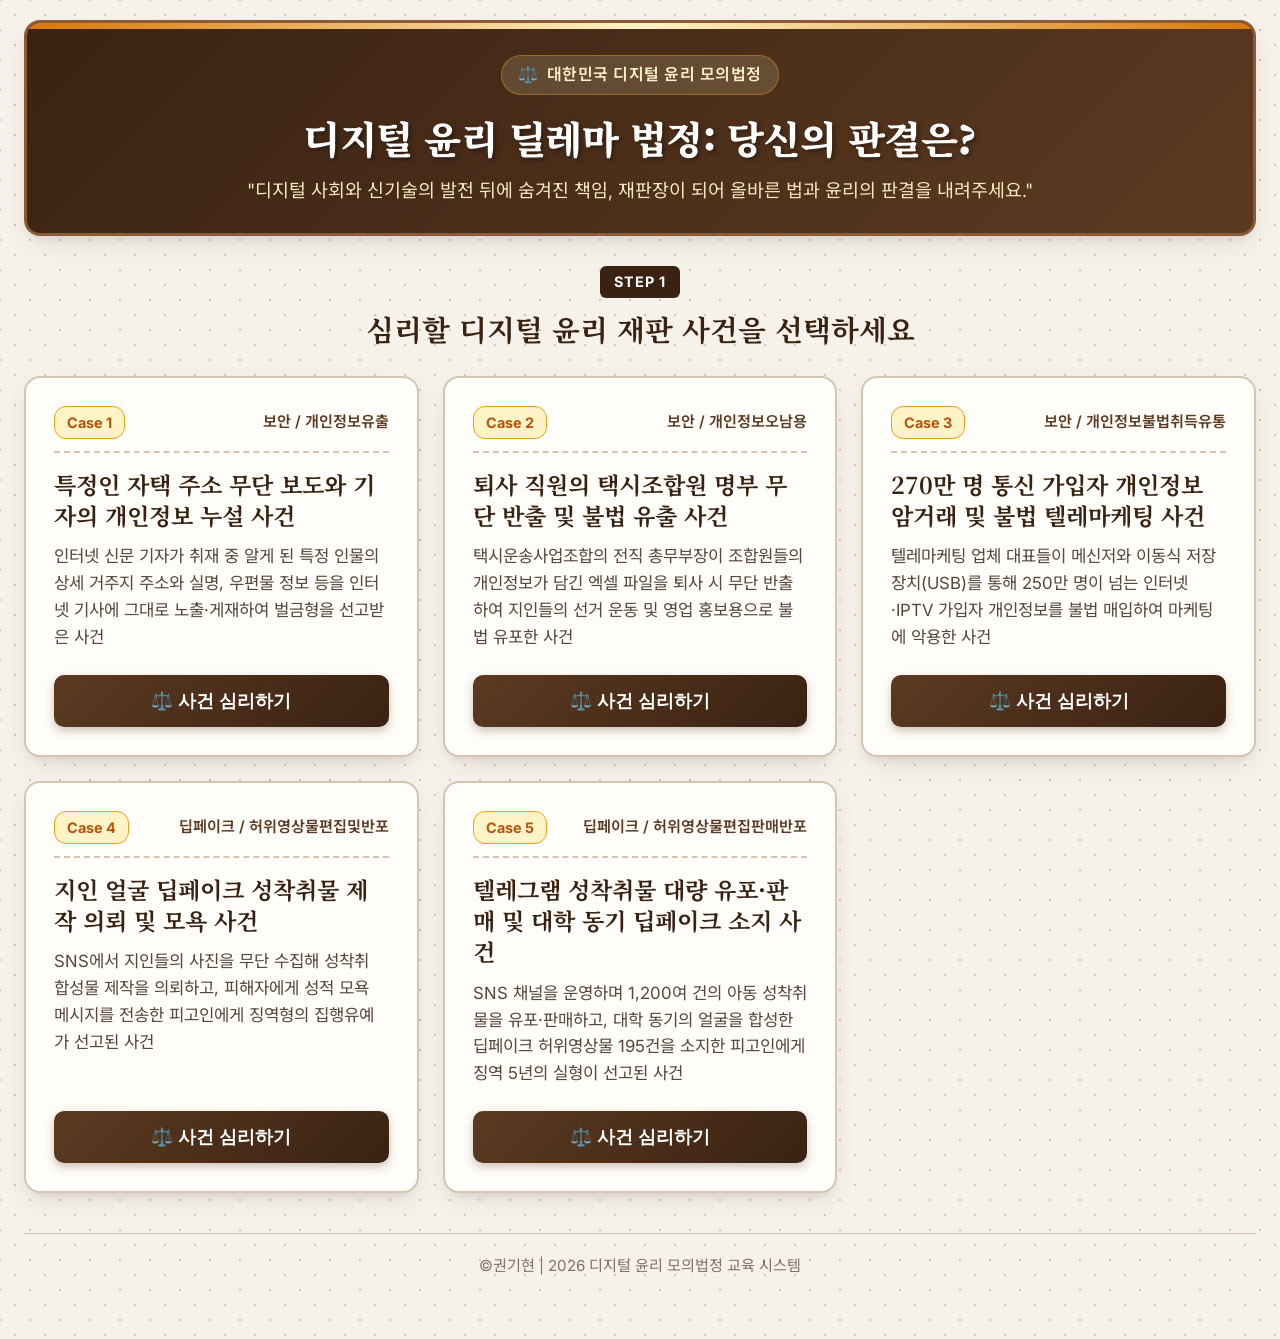
==== digital_ethics.html @ bb159a0a "feat: 외부 의존성 없는 단독 실행형 단일 파일 HTML (digital_ethics.html) 생성" ====
<!DOCTYPE html>
<html lang="ko">

<head>
  <meta charset="UTF-8" />
  <meta name="viewport" content="width=device-width, initial-scale=1.0" />
  <title>디지털 윤리 딜레마 법정: 당신의 판결은?</title>
  <style>
/* 🏛️ 디지털 윤리 딜레마 법정: 클래식 고풍 원목 테마 CSS */

:root {
  /* 컬러스킴: 마호가니 원목, 앤티크 골드, 크림 아이보리 배경 */
  --bg-court: #f6f2eb;
  --bg-paper: #fffdf9;
  --bg-card: #fcf9f2;
  
  --wood-dark: #3a2212;
  --wood-medium: #5c3a21;
  --wood-light: #8c5b36;
  --wood-border: #d4c4b0;
  
  --gold-primary: #b45309;
  --gold-light: #fef3c7;
  --gold-border: #f59e0b;
  --gold-hover: #92400e;

  --text-main: #271a10;
  --text-sub: #57463a;
  --text-muted: #847265;
  
  --danger-red: #991b1b;
  --danger-bg: #fef2f2;
  --danger-border: #fecaca;

  --success-green: #166534;
  --success-bg: #f0fdf4;
  --success-border: #bbf7d0;

  --shadow-classic: 0 10px 25px -5px rgba(58, 34, 18, 0.12), 0 8px 10px -6px rgba(58, 34, 18, 0.08);
  --shadow-paper: 0 4px 12px rgba(92, 58, 33, 0.08);

  --font-serif: 'Noto Serif KR', serif;
  --font-sans: 'Inter', 'Noto Sans KR', sans-serif;
}

* {
  box-sizing: border-box;
  margin: 0;
  padding: 0;
}

body {
  background-color: var(--bg-court);
  background-image: 
    radial-gradient(var(--wood-border) 0.75px, transparent 0.75px),
    radial-gradient(var(--wood-border) 0.75px, var(--bg-court) 0.75px);
  background-size: 30px 30px;
  background-position: 0 0, 15px 15px;
  color: var(--text-main);
  font-family: var(--font-sans);
  line-height: 1.6;
  min-height: 100vh;
}

/* 전체 래퍼 */
.court-wrapper {
  max-width: 1280px;
  margin: 0 auto;
  padding: 20px 24px 60px 24px;
  display: flex;
  flex-direction: column;
  min-height: 100vh;
}

/* 법정 헤더 */
.court-header {
  text-align: center;
  padding: 32px 20px 28px 20px;
  background: linear-gradient(135deg, #3a2212 0%, #5c3a21 100%);
  color: #fffdf9;
  border-radius: 16px;
  border: 3px solid #8c5b36;
  box-shadow: var(--shadow-classic);
  margin-bottom: 30px;
  position: relative;
  overflow: hidden;
}

.court-header::before {
  content: '';
  position: absolute;
  top: 0; left: 0; right: 0; height: 6px;
  background: linear-gradient(90deg, #d97706, #fef3c7, #d97706);
}

.header-badge {
  display: inline-flex;
  align-items: center;
  gap: 8px;
  background: rgba(254, 243, 199, 0.15);
  border: 1px solid rgba(245, 158, 11, 0.4);
  padding: 6px 16px;
  border-radius: 20px;
  font-size: 1rem;
  font-weight: 600;
  color: #fef3c7;
  letter-spacing: 0.5px;
  margin-bottom: 12px;
}

.court-title {
  font-family: var(--font-serif);
  font-size: 2.4rem;
  font-weight: 900;
  letter-spacing: -0.5px;
  color: #ffffff;
  text-shadow: 2px 2px 4px rgba(0, 0, 0, 0.4);
  margin-bottom: 8px;
}

.court-subtitle {
  font-size: 1.15rem;
  color: #fef3c7;
  font-weight: 400;
  max-width: 800px;
  margin: 0 auto;
  opacity: 0.95;
}

/* 컨테이너 및 뷰 전환 */
.court-container {
  flex: 1;
}

.step-view {
  display: none;
}

.step-view.active {
  display: block;
  animation: fadeIn 0.4s ease-out forwards;
}

@keyframes fadeIn {
  from { opacity: 0; transform: translateY(10px); }
  to { opacity: 1; transform: translateY(0); }
}

/* 🎮 STEP 1: 메인 사례 선택 */
.step-header {
  margin-bottom: 24px;
  text-align: center;
}

.step-tag {
  display: inline-block;
  background: var(--wood-dark);
  color: #fff;
  font-weight: 700;
  padding: 4px 14px;
  border-radius: 6px;
  font-size: 0.9rem;
  margin-bottom: 8px;
  letter-spacing: 1px;
}

.step-header h2 {
  font-family: var(--font-serif);
  font-size: 1.8rem;
  color: var(--wood-dark);
}

.case-grid {
  display: grid;
  grid-template-columns: repeat(auto-fit, minmax(340px, 1fr));
  gap: 24px;
}

/* 사례 카드 커스텀 디자인 */
.case-card {
  background: var(--bg-paper);
  border: 2px solid var(--wood-border);
  border-radius: 16px;
  padding: 28px;
  display: flex;
  flex-direction: column;
  justify-content: space-between;
  box-shadow: var(--shadow-classic);
  transition: all 0.25s ease;
  position: relative;
}

.case-card:hover {
  transform: translateY(-5px);
  border-color: var(--gold-primary);
  box-shadow: 0 15px 30px rgba(58, 34, 18, 0.18);
}

.case-card-header {
  display: flex;
  justify-content: space-between;
  align-items: center;
  margin-bottom: 16px;
  padding-bottom: 12px;
  border-bottom: 2px dashed var(--wood-border);
}

.case-num-pill {
  background: var(--gold-light);
  color: var(--gold-primary);
  font-weight: 700;
  font-size: 0.9rem;
  padding: 4px 12px;
  border-radius: 12px;
  border: 1px solid var(--gold-border);
}

.case-category {
  font-size: 0.95rem;
  color: var(--wood-medium);
  font-weight: 600;
}

.case-card-title {
  font-family: var(--font-serif);
  font-size: 1.45rem;
  color: var(--wood-dark);
  font-weight: 700;
  margin-bottom: 12px;
  line-height: 1.35;
}

.case-card-desc {
  font-size: 1.05rem;
  color: var(--text-sub);
  margin-bottom: 24px;
  flex: 1;
}

.btn-start-trial {
  width: 100%;
  padding: 14px;
  background: linear-gradient(135deg, var(--wood-medium), var(--wood-dark));
  color: #ffffff;
  font-size: 1.1rem;
  font-weight: 700;
  border: none;
  border-radius: 10px;
  cursor: pointer;
  box-shadow: 0 4px 10px rgba(92, 58, 33, 0.3);
  transition: all 0.2s ease;
  display: flex;
  align-items: center;
  justify-content: center;
  gap: 8px;
}

.btn-start-trial:hover {
  background: linear-gradient(135deg, var(--gold-primary), var(--wood-medium));
  box-shadow: 0 6px 14px rgba(180, 83, 9, 0.4);
}

/* 🎮 STEP 2: 사건 심리 및 모의 판결 */
.view-navigation {
  display: flex;
  justify-content: space-between;
  align-items: center;
  margin-bottom: 20px;
}

.btn-back {
  background: #ffffff;
  border: 2px solid var(--wood-border);
  color: var(--wood-dark);
  font-weight: 700;
  padding: 10px 18px;
  border-radius: 8px;
  cursor: pointer;
  font-size: 1rem;
  transition: all 0.2s ease;
}

.btn-back:hover {
  background: var(--gold-light);
  border-color: var(--gold-primary);
  color: var(--gold-primary);
}

.case-badge {
  background: var(--wood-dark);
  color: #fff;
  font-family: var(--font-serif);
  font-weight: 700;
  padding: 8px 20px;
  border-radius: 20px;
  font-size: 1.1rem;
}

.trial-layout {
  display: grid;
  grid-template-columns: 2.2fr 1fr;
  gap: 24px;
}

@media (max-width: 992px) {
  .trial-layout {
    grid-template-columns: 1fr;
  }
}

.paper-card {
  background: var(--bg-paper);
  border: 2px solid var(--wood-border);
  border-radius: 14px;
  padding: 24px;
  margin-bottom: 24px;
  box-shadow: var(--shadow-paper);
}

.card-header {
  display: flex;
  align-items: center;
  gap: 12px;
  margin-bottom: 18px;
  padding-bottom: 12px;
  border-bottom: 2px solid var(--wood-border);
}

.gavel-icon {
  font-size: 1.6rem;
}

.section-num {
  background: var(--gold-primary);
  color: #ffffff;
  width: 28px;
  height: 28px;
  border-radius: 50%;
  display: flex;
  align-items: center;
  justify-content: center;
  font-weight: 700;
  font-size: 0.95rem;
}

.card-header h2 {
  font-family: var(--font-serif);
  font-size: 1.4rem;
  color: var(--wood-dark);
  font-weight: 700;
}

/* 줄글 스토리 및 주장 */
.story-content {
  font-size: 1.15rem;
  color: var(--text-main);
  line-height: 1.8;
  margin-bottom: 20px;
  background: #fdfbf7;
  padding: 20px;
  border-radius: 10px;
  border-left: 4px solid var(--wood-light);
}

.arguments-grid {
  display: grid;
  grid-template-columns: 1fr 1fr;
  gap: 16px;
}

@media (max-width: 640px) {
  .arguments-grid {
    grid-template-columns: 1fr;
  }
}

.arg-box {
  padding: 16px;
  border-radius: 10px;
  font-size: 1.05rem;
}

.suspect-arg {
  background: #fefce8;
  border: 1px solid #fef08a;
  color: #713f12;
}

.victim-arg {
  background: #fef2f2;
  border: 1px solid #fecaca;
  color: #7f1d1d;
}

.arg-box h3 {
  font-size: 1.1rem;
  margin-bottom: 8px;
  font-family: var(--font-serif);
}

/* 체크리스트 */
.checklist-container {
  display: grid;
  grid-template-columns: 1fr 1fr;
  gap: 20px;
}

@media (max-width: 768px) {
  .checklist-container {
    grid-template-columns: 1fr;
  }
}

.check-group {
  border-radius: 10px;
  padding: 16px;
  border: 1px solid var(--wood-border);
}

.agg-group { background: #fff8f8; border-color: var(--danger-border); }
.mitig-group { background: #f6fff8; border-color: var(--success-border); }

.group-title {
  display: flex;
  justify-content: space-between;
  align-items: center;
  font-weight: 700;
  font-size: 1.1rem;
  margin-bottom: 14px;
  padding-bottom: 8px;
  border-bottom: 1px solid rgba(0,0,0,0.1);
}

.agg-title { color: var(--danger-red); }
.mitig-title { color: var(--success-green); }

.group-count {
  font-size: 0.9rem;
  padding: 2px 8px;
  border-radius: 10px;
  background: rgba(0,0,0,0.06);
}

.check-item {
  display: flex;
  align-items: flex-start;
  gap: 10px;
  margin-bottom: 12px;
  cursor: pointer;
  font-size: 1.05rem;
  color: var(--text-main);
  user-select: none;
}

.check-item input[type="checkbox"] {
  width: 20px;
  height: 20px;
  margin-top: 2px;
  accent-color: var(--wood-dark);
  cursor: pointer;
}

/* 선고 형량 선택 */
.sentence-controls {
  display: grid;
  grid-template-columns: repeat(auto-fit, minmax(220px, 1fr));
  gap: 16px;
  margin-bottom: 24px;
}

.control-box {
  display: flex;
  flex-direction: column;
  gap: 8px;
}

.control-box label {
  font-weight: 700;
  font-size: 1.05rem;
  color: var(--wood-dark);
}

.court-select {
  padding: 12px 14px;
  border: 2px solid var(--wood-border);
  border-radius: 8px;
  font-size: 1.05rem;
  background-color: #ffffff;
  color: var(--text-main);
  font-weight: 500;
  cursor: pointer;
  outline: none;
  transition: border-color 0.2s ease;
}

.court-select:focus {
  border-color: var(--gold-primary);
}

.action-bar {
  text-align: center;
  margin-top: 10px;
}

.btn-judge {
  background: linear-gradient(135deg, #b45309, #78350f);
  color: #ffffff;
  font-size: 1.3rem;
  font-family: var(--font-serif);
  font-weight: 700;
  padding: 16px 36px;
  border: none;
  border-radius: 12px;
  cursor: pointer;
  box-shadow: 0 6px 16px rgba(180, 83, 9, 0.4);
  transition: all 0.2s ease;
}

.btn-judge:hover {
  transform: translateY(-2px);
  box-shadow: 0 8px 22px rgba(180, 83, 9, 0.55);
  background: linear-gradient(135deg, #d97706, #92400e);
}

/* 사이드바 가이드 */
.guide-card {
  background: #fdfbf7;
  border: 2px solid var(--gold-border);
  position: sticky;
  top: 20px;
}

.guide-header {
  padding-bottom: 10px;
  margin-bottom: 16px;
  border-bottom: 2px solid var(--gold-border);
}

.guide-header h3 {
  font-family: var(--font-serif);
  color: var(--wood-dark);
  font-size: 1.25rem;
}

.guide-section {
  margin-bottom: 20px;
}

.guide-section h4 {
  font-size: 1.05rem;
  color: var(--gold-primary);
  margin-bottom: 6px;
}

.guide-section p, .guide-section li {
  font-size: 0.95rem;
  color: var(--text-sub);
}

.example-box {
  background: var(--gold-light);
  padding: 10px;
  border-radius: 6px;
  margin-top: 8px;
  border-left: 3px solid var(--gold-primary);
}

.law-box {
  background: #f5eedf;
  padding: 12px;
  border-radius: 6px;
  font-size: 0.95rem;
  color: var(--wood-dark);
  font-weight: 500;
  border: 1px solid var(--wood-border);
}

.rule-list {
  padding-left: 18px;
  margin-top: 6px;
}

.rule-list li {
  margin-bottom: 4px;
}

/* 🎮 STEP 3: 결과 비교 및 판결문 */
.result-summary-card {
  border: 2px solid var(--gold-primary);
}

.result-header {
  display: flex;
  justify-content: space-between;
  align-items: center;
  flex-wrap: wrap;
  gap: 12px;
  margin-bottom: 20px;
  padding-bottom: 14px;
  border-bottom: 2px solid var(--wood-border);
}

.result-header h2 {
  font-family: var(--font-serif);
  font-size: 1.6rem;
  color: var(--wood-dark);
}

.accuracy-pill {
  padding: 8px 18px;
  border-radius: 20px;
  font-weight: 700;
  font-size: 1.05rem;
}

.accuracy-pill.high {
  background: var(--success-bg);
  color: var(--success-green);
  border: 1px solid var(--success-border);
}

.accuracy-pill.medium {
  background: var(--gold-light);
  color: var(--gold-primary);
  border: 1px solid var(--gold-border);
}

.accuracy-pill.low {
  background: var(--danger-bg);
  color: var(--danger-red);
  border: 1px solid var(--danger-border);
}

/* 비교 테이블 */
.comparison-table-wrapper {
  overflow-x: auto;
  margin-bottom: 20px;
}

.comparison-table {
  width: 100%;
  border-collapse: collapse;
  background: #ffffff;
  border-radius: 8px;
  overflow: hidden;
  border: 1px solid var(--wood-border);
}

.comparison-table th {
  padding: 14px 18px;
  font-family: var(--font-serif);
  font-size: 1.15rem;
  text-align: left;
}

.my-col { background: #fefce8; color: #713f12; border-right: 1px solid var(--wood-border); }
.std-col { background: #f0f9ff; color: #0c4a6e; }

.comparison-table td {
  padding: 16px 18px;
  vertical-align: top;
  border-top: 1px solid var(--wood-border);
}

.comparison-table td:first-child {
  border-right: 1px solid var(--wood-border);
}

.verdict-tag {
  font-size: 1.25rem;
  font-weight: 700;
  padding: 10px 14px;
  border-radius: 8px;
  display: inline-block;
}

.my-verdict { background: #fef3c7; color: #92400e; border: 1px solid #f59e0b; }
.std-verdict { background: #e0f2fe; color: #0369a1; border: 1px solid #0284c7; }

.checklist-cell h4 {
  font-size: 1rem;
  color: var(--text-sub);
  margin-bottom: 10px;
}

.factor-list {
  list-style: none;
}

.factor-list li {
  font-size: 0.95rem;
  margin-bottom: 6px;
  padding: 4px 8px;
  border-radius: 4px;
}

.factor-list .tag-agg { background: #fee2e2; color: #991b1b; }
.factor-list .tag-mitig { background: #dcfce7; color: #166534; }

.feedback-banner {
  padding: 16px;
  border-radius: 8px;
  font-size: 1.1rem;
  font-weight: 600;
  text-align: center;
  background: var(--gold-light);
  color: var(--wood-dark);
  border: 1px solid var(--gold-border);
}

/* 📜 가상 판결문 스타일 */
.court-verdict-paper {
  background: #fffdf9;
  border: 3px double var(--wood-dark);
  border-radius: 12px;
  padding: 40px 32px;
  margin-bottom: 24px;
  box-shadow: 0 10px 30px rgba(58, 34, 18, 0.15);
  position: relative;
}

.verdict-seal {
  position: absolute;
  top: 30px;
  right: 40px;
  width: 70px;
  height: 70px;
  border: 3px double #991b1b;
  color: #991b1b;
  border-radius: 50%;
  display: flex;
  align-items: center;
  justify-content: center;
  font-family: var(--font-serif);
  font-weight: 900;
  font-size: 1.4rem;
  transform: rotate(-15deg);
  opacity: 0.85;
}

.verdict-title {
  text-align: center;
  font-family: var(--font-serif);
  font-size: 2.2rem;
  letter-spacing: 12px;
  color: var(--wood-dark);
  margin-bottom: 24px;
  font-weight: 900;
}

.verdict-meta {
  font-size: 1.05rem;
  color: var(--text-sub);
  margin-bottom: 20px;
  line-height: 1.8;
}

.verdict-divider {
  border: 0;
  height: 1px;
  background: linear-gradient(90deg, transparent, var(--wood-border), transparent);
  margin: 24px 0;
}

.verdict-section {
  margin-bottom: 24px;
}

.v-sec-title {
  font-family: var(--font-serif);
  font-size: 1.3rem;
  color: var(--wood-dark);
  margin-bottom: 12px;
}

.v-content {
  font-size: 1.1rem;
  color: var(--text-main);
  line-height: 1.8;
}

.order-text {
  background: #fdfbf7;
  padding: 16px 20px;
  border-radius: 8px;
  font-family: var(--font-serif);
  font-weight: 700;
  font-size: 1.25rem;
  color: var(--wood-dark);
  border-left: 4px solid var(--gold-primary);
}

.law-summary-box {
  background: #f8f6f0;
  padding: 16px;
  border-radius: 8px;
  font-size: 1.05rem;
  color: var(--text-sub);
  border: 1px solid var(--wood-border);
}

.real-judge-box {
  background: #fdfbf5;
  border: 1px solid #e2d7c5;
  border-left: 5px solid var(--wood-medium);
  padding: 18px 20px;
  border-radius: 8px;
  font-size: 1.05rem;
  color: var(--text-main);
  line-height: 1.75;
}

.real-judge-box p {
  margin-bottom: 10px;
}

.real-judge-box p:last-child {
  margin-bottom: 0;
}

/* 디지털 윤리 교훈 카드 */
.lesson-card {
  background: linear-gradient(135deg, #5c3a21, #3a2212);
  color: #ffffff;
  border: 2px solid var(--gold-border);
}

.lesson-header {
  display: flex;
  align-items: center;
  gap: 10px;
  margin-bottom: 12px;
}

.lesson-header h3 {
  font-family: var(--font-serif);
  font-size: 1.3rem;
  color: #fef3c7;
}

.lesson-quote {
  font-family: var(--font-serif);
  font-size: 1.25rem;
  font-weight: 600;
  color: #ffffff;
  line-height: 1.7;
  padding-left: 16px;
  border-left: 3px solid var(--gold-border);
}

/* 하단 버튼 네비게이션 */
.bottom-nav {
  display: flex;
  justify-content: center;
  gap: 20px;
  margin-top: 30px;
  flex-wrap: wrap;
}

.btn-pri, .btn-sec {
  padding: 14px 28px;
  font-size: 1.15rem;
  font-weight: 700;
  border-radius: 10px;
  cursor: pointer;
  border: none;
  transition: all 0.2s ease;
}

.btn-pri {
  background: linear-gradient(135deg, var(--wood-medium), var(--wood-dark));
  color: #ffffff;
  box-shadow: 0 4px 12px rgba(58, 34, 18, 0.3);
}

.btn-pri:hover {
  background: linear-gradient(135deg, var(--gold-primary), var(--wood-medium));
}

.btn-sec {
  background: #ffffff;
  border: 2px solid var(--wood-border);
  color: var(--wood-dark);
}

.btn-sec:hover {
  background: var(--gold-light);
  border-color: var(--gold-primary);
}

/* 푸터 */
.court-footer {
  text-align: center;
  margin-top: 40px;
  padding-top: 20px;
  border-top: 1px solid var(--wood-border);
  color: var(--text-muted);
  font-size: 0.95rem;
}

</style>
  <!-- Google Fonts: Inter, Noto Sans KR, Noto Serif KR -->
  <link rel="preconnect" href="https://fonts.googleapis.com">
  <link rel="preconnect" href="https://fonts.gstatic.com" crossorigin>
  <link
    href="https://fonts.googleapis.com/css2?family=Inter:wght@400;500;600;700;800&family=Noto+Sans+KR:wght@400;500;600;700;900&family=Noto+Serif+KR:wght@600;700;900&display=swap"
    rel="stylesheet">
</head>

<body>
  <div class="court-wrapper">
    <!-- 법정 헤더 -->
    <header class="court-header">
      <div class="header-badge">
        <span class="scales-icon">⚖️</span>
        <span>대한민국 디지털 윤리 모의법정</span>
      </div>
      <h1 class="court-title">디지털 윤리 딜레마 법정: 당신의 판결은?</h1>
      <p class="court-subtitle">"디지털 사회와 신기술의 발전 뒤에 숨겨진 책임, 재판장이 되어 올바른 법과 윤리의 판결을 내려주세요."</p>
    </header>

    <main class="court-container">
      <!-- 🎮 [1단계] 메인 화면: 사례 선택 -->
      <section id="step-1" class="step-view active">
        <div class="step-header">
          <div class="step-tag">STEP 1</div>
          <h2>심리할 디지털 윤리 재판 사건을 선택하세요</h2>
        </div>

        <div class="case-grid" id="case-cards-container">
          <!-- JS로 사례 카드 5개 동적 생성 -->
        </div>
      </section>

      <!-- 🎮 [2단계] 사건 심리 및 모의 판결 화면 -->
      <section id="step-2" class="step-view">
        <div class="view-navigation">
          <button type="button" class="btn-back" id="btn-back-to-step1">
            ← 이전 화면으로 (사례 목록)
          </button>
          <div class="case-badge" id="trial-case-badge">Case 1</div>
        </div>

        <div class="trial-layout">
          <!-- 좌측: 사건 정보 및 스토리 -->
          <div class="trial-main">
            <article class="paper-card story-card">
              <div class="card-header">
                <span class="gavel-icon">🔨</span>
                <h2 id="trial-case-title">사건 제목</h2>
              </div>

              <div class="story-content" id="trial-story-body">
                <!-- 사건 상세 줄글 스토리 -->
              </div>

              <div class="arguments-grid">
                <div class="arg-box suspect-arg">
                  <h3>⚖️ 피의자 측 주장</h3>
                  <p id="trial-suspect-arg"></p>
                </div>
                <div class="arg-box victim-arg">
                  <h3>⚖️ 피해자 측 주장</h3>
                  <p id="trial-victim-arg"></p>
                </div>
              </div>
            </article>

            <!-- 양형 요소 선택 영역 -->
            <article class="paper-card evaluation-card">
              <div class="card-header">
                <span class="section-num">1</span>
                <h2>양형 요소 판단 (해당되는 사유를 체크하세요)</h2>
              </div>

              <div class="checklist-container">
                <!-- 가중요소 그룹 -->
                <div class="check-group agg-group">
                  <div class="group-title agg-title">
                    <span>🔺 가중요소 (처벌 강화 사유)</span>
                    <span class="group-count" id="agg-count-badge">0 / 5</span>
                  </div>
                  <div class="check-list" id="agg-checklist">
                    <!-- 가중요소 체크박스 항목 5개 -->
                  </div>
                </div>

                <!-- 감경요소 그룹 -->
                <div class="check-group mitig-group">
                  <div class="group-title mitig-title">
                    <span>🔻 감경요소 (처벌 완화 사유)</span>
                    <span class="group-count" id="mitig-count-badge">0 / 5</span>
                  </div>
                  <div class="check-list" id="mitig-checklist">
                    <!-- 감경요소 체크박스 항목 5개 -->
                  </div>
                </div>
              </div>
            </article>

            <!-- 선고 형량 선택 영역 -->
            <article class="paper-card sentence-card">
              <div class="card-header">
                <span class="section-num">2</span>
                <h2>최종 선고 형량 결정</h2>
              </div>

              <div class="sentence-controls">
                <div class="control-box">
                  <label for="select-fine">벌금(배상금) 선택</label>
                  <select id="select-fine" class="court-select">
                    <option value="none">선택 안 함 (벌금/배상금 미부과)</option>
                    <option value="300만 원 이하">300만 원 이하</option>
                    <option value="500만 원 이하">500만 원 이하</option>
                    <option value="700만 원 이하">700만 원 이하</option>
                    <option value="1,000만 원 이하">1,000만 원 이하</option>
                    <option value="2,000만 원 이하">2,000만 원 이하</option>
                    <option value="3,000만 원 이하">3,000만 원 이하</option>
                    <option value="5,000만 원 이상">5,000만 원 이상</option>
                  </select>
                </div>

                <div class="control-box">
                  <label for="select-prison">징역형 선택</label>
                  <select id="select-prison" class="court-select">
                    <option value="none">선택 안 함 (징역 미선고)</option>
                    <option value="징역 6개월">징역 6개월</option>
                    <option value="징역 1년">징역 1년</option>
                    <option value="징역 2년">징역 2년</option>
                    <option value="징역 3년">징역 3년</option>
                    <option value="징역 5년이상">징역 5년 이상</option>
                  </select>
                </div>

                <div class="control-box">
                  <label for="select-probation">집행유예 선택</label>
                  <select id="select-probation" class="court-select">
                    <option value="none">선택 안 함 (실형 또는 벌금)</option>
                    <option value="집행유예 1년">집행유예 1년</option>
                    <option value="집행유예 2년">집행유예 2년</option>
                    <option value="집행유예 3년">집행유예 3년</option>
                    <option value="집행유예 4년">집행유예 4년</option>
                    <option value="집행유예 5년">집행유예 5년</option>
                  </select>
                </div>
              </div>

              <div class="action-bar">
                <button type="button" id="btn-submit-verdict" class="btn-judge">
                  <span>⚖️ 판결 선고 및 결과 비교하기</span>
                </button>
              </div>
            </article>
          </div>

          <!-- 우측: 재판 참고 가이드 및 관련 법조문 -->
          <aside class="trial-sidebar">
            <div class="paper-card guide-card">
              <div class="guide-header">
                <h3>💡 재판 참고 가이드</h3>
              </div>

              <div class="guide-section">
                <h4>📌 집행유예(집행猶豫)란?</h4>
                <p>3년 이하의 징역이나 금고 또는 500만 원 이하의 벌금을 선고할 경우, 1년 이상 5년 이하의 기간 동안 형의 집행을 미루어 주는 제도입니다. (형법 제62조)</p>
                <div class="example-box">
                  <small>• 예1: <b>징역 1년에 집행유예 2년</b> (2년 동안 큰 사고 없이 지내면 교도소에 수감되지 않음)</small><br>
                  <small>• 예2: <b>벌금 500만 원에 집행유예 1년</b> (벌금 납부를 1년간 유예)</small>
                </div>
              </div>

              <div class="guide-section">
                <h4>📌 사건 관련 주요 법조문</h4>
                <div class="law-box" id="guide-law-content">
                  <!-- 사례별 법조문 동적 렌더링 -->
                </div>
              </div>

              <div class="guide-section">
                <h4>📌 양형 참고 규정 (형법 제51조)</h4>
                <p class="law-desc">형을 정할 때는 다음 4가지 사항을 반드시 참작해야 합니다.</p>
                <ol class="rule-list">
                  <li>범인의 연령, 성행, 지능과 환경</li>
                  <li>피해자에 대한 관계</li>
                  <li>범행의 동기, 수단과 결과</li>
                  <li>범행 후의 정황</li>
                </ol>
              </div>
            </div>
          </aside>
        </div>
      </section>

      <!-- 🎮 [3단계] 결과 및 판결문 비교 화면 -->
      <section id="step-3" class="step-view">
        <div class="paper-card result-summary-card">
          <div class="result-header">
            <h2>⚖️ 판결 결과 비교 및 심리 평가</h2>
            <div class="accuracy-pill" id="result-match-status">일치도 평가 계산 중</div>
          </div>

          <!-- 형량 및 체크리스트 좌우 비교 -->
          <div class="comparison-table-wrapper">
            <table class="comparison-table">
              <thead>
                <tr>
                  <th class="my-col">🏛️ 내가 내린 판결 (재판장)</th>
                  <th class="std-col">🏛️ 실제 법원 판결</th>
                </tr>
              </thead>
              <tbody>
                <tr>
                  <td>
                    <div class="verdict-tag my-verdict" id="my-verdict-summary">-</div>
                  </td>
                  <td>
                    <div class="verdict-tag std-verdict" id="std-verdict-summary">-</div>
                  </td>
                </tr>
                <tr>
                  <td class="checklist-cell">
                    <h4>내가 인정한 양형 요소</h4>
                    <ul id="my-checked-factors" class="factor-list"></ul>
                  </td>
                  <td class="checklist-cell">
                    <h4>실제 법원 인정 양형 요소</h4>
                    <ul id="std-checked-factors" class="factor-list"></ul>
                  </td>
                </tr>
              </tbody>
            </table>
          </div>

          <div class="feedback-banner" id="result-feedback-banner">
            <!-- 평가 멘트 동적 렌더링 -->
          </div>
        </div>

        <!-- 가상 판결문 문서 영역 -->
        <article class="court-verdict-paper">
          <div class="verdict-seal">判決</div>
          <h2 class="verdict-title">판 결 문</h2>

          <div class="verdict-meta">
            <p><strong>사건번호:</strong> <span id="v-case-no">사건번호</span></p>
            <p><strong>사건명:</strong> <span id="v-case-name">사건명</span></p>
            <p><strong>피고인:</strong> <span id="v-defendant">피고인</span></p>
          </div>

          <hr class="verdict-divider" />

          <div class="verdict-section">
            <h3 class="v-sec-title">【 주 문 】</h3>
            <div class="v-content order-text" id="v-order-text">
              <!-- 주 문 내용 -->
            </div>
          </div>

          <div class="verdict-section">
            <h3 class="v-sec-title">【 양 형 이 유 및 법 적 근 거 】</h3>
            <div class="v-content" id="v-reason-text">
              <!-- 양형 이유 세부 내용 -->
            </div>
          </div>

          <hr class="verdict-divider" />

          <div class="verdict-section">
            <h3 class="v-sec-title">【 실 제 법 원 판 결 및 처 벌 사 례 】</h3>
            <div class="real-judge-box" id="v-real-judge">
              <!-- 실제 법원 판결 사례 동적 렌더링 -->
            </div>
          </div>

          <hr class="verdict-divider" />

          <div class="verdict-section">
            <h3 class="v-sec-title">【 사례별 실제 법적 처분 근거 요약 】</h3>
            <div class="law-summary-box" id="v-law-summary">
              <!-- 법적 처분 근거 요약 -->
            </div>
          </div>
        </article>

        <!-- 디지털 윤리 한 줄 교훈 카드 -->
        <article class="paper-card lesson-card">
          <div class="lesson-header">
            <span class="quote-icon">💡</span>
            <h3>디지털 윤리 재판관의 한 줄 교훈</h3>
          </div>
          <blockquote class="lesson-quote" id="result-lesson-quote">
            "디지털 기술을 사용하는 인간의 책임은 결코 가볍지 않습니다."
          </blockquote>
        </article>

        <!-- 하단 네비게이션 버튼 -->
        <div class="bottom-nav">
          <button type="button" class="btn-sec" id="btn-back-to-step2">
            ← 이전 화면으로 (판결 수정하기)
          </button>
          <button type="button" class="btn-pri" id="btn-home">
            🏛️ 메인 화면으로 돌아가기
          </button>
        </div>
      </section>
    </main>

    <!-- 푸터 -->
    <footer class="court-footer">
      <p>©권기현 | 2026 디지털 윤리 모의법정 교육 시스템</p>
    </footer>
  </div>

  <script>
// ⚖️ 디지털 윤리 딜레마 법정: 애플리케이션 로직 (app.js)

document.addEventListener('DOMContentLoaded', () => {
  // -------------------------------------------------------------
  // 1. 사건 사례 데이터 정의 (실제 판결문 기반 5개 사건 데이터)
  // -------------------------------------------------------------
  const caseData = [
    {
      id: 'case-1',
      category: '보안 / 개인정보유출',
      title: '특정인 자택 주소 무단 보도와 기자의 개인정보 누설 사건',
      summary: '인터넷 신문 기자가 취재 중 알게 된 특정 인물의 상세 거주지 주소와 실명, 우편물 정보 등을 인터넷 기사에 그대로 노출·게재하여 벌금형을 선고받은 사건',
      story: `인터넷 언론사 소속 기자인 <b>피고인 A씨</b>는 기업 인수합병(M&A) 및 유료방송 서비스 이용과 관련된 기사를 기획·취재하고 있었습니다. A씨는 과거 어떠한 형사 처벌 전력도 없이 살아가는 사람이었습니다.

A씨는 기사의 화제성을 높이고 대중의 이목을 집중시키기 위해, 취재 현장에서 확인한 대상자 <b>B 회장</b>의 상세한 사생활 정보를 기사에 담기로 마음먹었습니다. A씨는 인터넷 뉴스 사이트에 <b>'이곳에 공짜로 방송을 보는 사람이 살고 있다'</b>는 취지의 자극적인 제목으로 기사를 작성했습니다.

A씨는 기사 본문에 피해자 B씨의 거주지인 <b>'서울 ㅇㅇ구 ㅇㅇ동 ㅇㅇ번지'</b>라는 특정 상세 지번 주소와 지위, 성명을 적나라하게 기재했습니다. 나아가 자택 우편함에 꽂혀 있던 <b>'미국 ㅇㅇ금융회사 발송 우편물 수신자 성명'</b> 등 개인 식별 정보까지 여과 없이 작성하여 인터넷 뉴스 사이트에 업로드함으로써 불특정 다수의 네티즌이 제한 없이 열람할 수 있도록 누설했습니다.

해당 기사가 온라인에 공개되자 피해자 B씨는 극심한 사생활 침해와 신변 위협의 공포를 느끼고 A씨를 형사 고소했습니다. A씨는 사태의 심각성을 인지하고 인터넷 사이트에서 <b>해당 개인정보를 즉시 삭제 조치</b>했습니다. 그러나 재판 과정에서 피고인 A씨는 "신문기자는 개인정보 보호법상 개인정보처리자가 아니며, 언론의 정당한 취재·보도 활동에 해당하므로 죄가 되지 않는다"고 주장하며 혐의를 부인했습니다.`,
      suspectArg: '"기자는 대규모 데이터베이스를 운용하는 개인정보처리자가 아니며, 공익 취재와 보도를 위해 수집한 정보를 기사화한 것이므로 개인정보 보호법 적용 예외 대상입니다. 또한 논란 직후 기사에서 주소 정보를 즉시 삭제했습니다."',
      victimArg: '"공익 보도라는 핑계로 당사자 동의 없이 집 주소 번지수와 우편함 속 개인정보까지 인터넷에 적나라하게 공개했습니다. 저와 가족의 안전 및 사생활의 평온이 심각하게 파괴되었으므로 엄벌해 주십시오."',
      aggregatingFactors: [
        { id: 'agg1', text: '특정 거주지 상세 지번 주소 노출 (특정 번지수를 여과 없이 기재)' },
        { id: 'agg2', text: '온라인 파급력 및 불특정 다수 노출 (인터넷 신문 사이트를 통해 무제한 열람 가능케 함)' },
        { id: 'agg3', text: '업무상 취재 권한의 남용 (기자라는 직업적 지위를 통해 알게 된 개인정보를 무단 누설)' },
        { id: 'agg4', text: '사적 우편물 무단 확인 및 공표 (자택 우편함의 해외 금융사 발송 우편물 내용까지 기사화)' },
        { id: 'agg5', text: '정보주체의 동의 부재 (피해자의 동의 없이 민감한 사생활 정보를 대중에 공개)' }
      ],
      mitigatingFactors: [
        { id: 'mit1', text: '사후 즉각적인 자발적 삭제 (기사 게재 후 개인정보 내용을 신속히 자진 삭제함)' },
        { id: 'mit2', text: '동종 및 이종 범죄 전력 없는 초범 (이전에 형사 처벌을 받은 적이 없음)' },
        { id: 'mit3', text: '금전 편취 목적 부재 (개인정보를 판매하거나 협박에 이용하려 한 영리 목적 범행이 아님)' },
        { id: 'mit4', text: '물리적 2차 피해 미발생 (주소 노출로 인한 직접적인 신체 폭력이나 주거침입 피해 부재)' },
        { id: 'mit5', text: '객관적 사실관계 인정 (기사 작성 및 개인정보 기재 행위 자체의 사실관계를 다투지 않음)' }
      ],
      lawGuide: `<b>📌 개인정보 보호법 제59조 제2호 및 제71조 제5호 (벌칙)</b><br>
개인정보를 처리하거나 처리하였던 자는 업무상 알게 된 개인정보를 누설하거나 권한 없이 다른 사람이 이용하도록 제공해서는 아니 되며, 이를 위반하여 누설하거나 제공한 자는 <b>5년 이하의 징역 또는 5천만 원 이하의 벌금</b>에 처한다.<br>
<small style="color:#78350f;">※ 언론 기자가 취재 과정에서 습득한 개인정보라도 불필요하게 특정인의 자택 주소·실명을 일반 공중에 공개하는 것은 면책되지 않으며, 즉시 삭제 및 초범 여부를 참작하여 형이 선고됩니다.</small>`,
      stdVerdict: {
        fine: '300만 원 이하',
        prison: 'none',
        probation: 'none',
        summaryText: '벌금 100만 원 (300만 원 이하 벌금형 선고)',
        recognizedAgg: ['agg1', 'agg2', 'agg3', 'agg5'],
        recognizedMit: ['mit1', 'mit2']
      },
      caseNo: '서울서부지방법원 2015고정1144 개인정보보호법위반',
      defendant: '피고인 A (인터넷 신문 기자)',
      caseName: '인터넷 언론사 기자의 취재 개인정보(상세 주소·성명) 무단 기사 게재 및 누설 사건',
      orderText: '피고인을 벌금 1,000,000원에 처한다. 피고인이 위 벌금을 납입하지 아니하는 경우 100,000원을 1일로 환산한 기간 피고인을 노역장에 유치한다. 위 벌금에 상당한 금액의 가납을 명한다.',
      reasonText: `<b>1. 가중 사유:</b> 피고인은 언론사 기자로서 취재 활동 중 알게 된 피해자의 성명, 사회적 지위는 물론 구체적인 자택 번지수 주소와 우편함 속 개인정보를 인터넷 뉴스 사이트에 게재하여 일반 대중에게 무단 누설함으로써 피해자의 사생활과 개인정보를 침해함.

<b>2. 감경 사유:</b> 피고인이 기사 게재 후 해당 개인정보를 자발적으로 바로 삭제한 점, 이전에 형사 처벌을 받은 전력이 없는 초범인 점 등 제반 양형 조건을 종합적으로 참작하여 벌금 100만 원을 선고함.`,
      realJudge: `<b>🏛️ 실제 판결·처분 수치 및 법적 결과:</b><br><br>
<b>1. 인터넷 신문 기자의 취재 개인정보 누설 사건 (서울서부지방법원 2015고정1144):</b><br>
• <b>형사 처벌:</b> 피고인에게 <b>벌금 100만 원(1,000,000원) 선고</b><br>
• <b>노역장 유치:</b> 벌금 미납 시 <b>1일 10만 원 환산 노역장 유치</b> 명령<br>
• <b>핵심 법리:</b> 기자는 개인정보파일을 운용하는 '개인정보처리자'가 아니더라도 법 제59조의 '개인정보를 처리하는 자'에 해당하여, 취재상 알게 된 자택 주소를 기사로 일반에 알리면 형사 처벌 대상임을 명확히 판시함.<br><br>
<b>2. 언론·방송 매체의 개인정보 무단 보도 민사 손해배상 (대법원 판례 기준):</b><br>
• 공익적 취재라 하더라도 당사자의 동의 없이 실명, 자택 상세 위치, 차량 번호 등을 노출한 언론사에 대해 <b>1인당 500만 원 ~ 2,000만 원 상당의 위자료 배상 책임</b> 인정<br>
• 언론의 자유와 보도의 공익성이 개인의 핵심적인 사생활의 비밀과 개인정보 자기결정권보다 우선할 수 없음을 확립함.`,
      lawSummary: `<b>📌 개인정보 보호법상 '개인정보 처리자' 및 언론 보도 범위 확립 원칙:</b><br>
개인정보 보호법 제59조는 대규모 데이터베이스를 구축·운용하는 기업뿐만 아니라, 업무상 타인의 개인정보를 취급하는 기자 등 모든 실무자에게 비밀유지 및 누설 금지 의무를 부과합니다. 언론의 취재·보도 목적이라 할지라도 불필요하게 특정인의 자택 주소나 실명 등 사생활 정보를 인터넷에 여과 없이 노출하는 행위는 정당한 보도 범위를 벗어난 '형사처벌 대상 누설 행위'에 해당합니다.`,
      lessonQuote: `"공익 목적의 취재나 공유라 할지라도, 타인의 주소와 사생활 등 민감한 개인정보를 온라인에 무단 공개하는 것은 엄연한 범죄입니다."`
    },
    {
      id: 'case-2',
      category: '보안 / 개인정보오남용',
      title: '퇴사 직원의 택시조합원 명부 무단 반출 및 불법 유출 사건',
      summary: '택시운송사업조합의 전직 총무부장이 조합원들의 개인정보가 담긴 엑셀 파일을 퇴사 시 무단 반출하여 지인들의 선거 운동 및 영업 홍보용으로 불법 유포한 사건',
      story: `택시운송사업조합에서 약 n년간 총무부장으로 근무하던 <b>피고인 A씨</b>는 조합원들의 성명, 연락처, 주소, 차량번호 등 민감한 개인정보를 총괄 관리해 온 책임자였습니다. A씨는 퇴사를 앞두고, 업무상 보관 중이던 <b>수천 명 규모의 조합원 명부 엑셀 파일</b>을 조합 서버에서 자신의 <b>개인 이메일 편지함으로 무단 반출</b>하여 사적으로 보관하기 시작했습니다.

A씨는 퇴사 이후 친분이 있던 지인들로부터 선거 지원 및 영업 판촉을 위한 명부 제공 청탁을 받게 되자, 개인정보 보호 의무를 저버리고 이를 손쉽게 넘겨주기로 마음먹었습니다.

A씨는 이사장 및 이사 선거에 출마한 후보자들, 신차 영업팀장, 가스 충전소 대표 등 총 6명에게 <b>이메일을 통해 조합원 명부 엑셀 파일을 무단 전송·제공</b>했습니다. 명부를 건네받은 수수자 중 한 명은 이를 또 다른 선거 후보자 측에 <b>제3자 재유포</b>하는 등 개인정보의 2차 확산까지 발생시켰습니다.

이로 인해 수많은 택시기사 조합원들은 본인의 동의 없이 원치 않는 선거 홍보 문자메시지와 상업적 스팸 광고에 무방비로 노출되는 극심한 사생활 침해 피해를 입었습니다. 결국 조합원들의 신고와 고소로 경찰 수사가 개시되었고, 명부를 유출한 A씨와 이를 부정한 목적으로 건네받은 7명이 모두 재판에 넘겨졌습니다.`,
      suspectArg: '"명부를 외부에 판매하여 금전적인 이득을 챙기려 한 것이 아니며, 평소 알고 지내던 지인들의 선거 운동과 영업을 돕기 위해 단순한 호의로 전달했을 뿐입니다. 범행 사실을 모두 인정하고 반성하고 있습니다."',
      victimArg: '"조합을 믿고 맡긴 성명, 집 주소, 휴대전화번호, 차량번호가 당사자 동의도 없이 퇴사자 개인 메일로 유출되고 선거 운동과 상업 광고에 무차별 악용되었습니다. 엄벌을 내려주십시오."',
      aggregatingFactors: [
        { id: 'agg1', text: '대규모 개인정보 무단 반출 (조합원들의 성명·연령·차량번호·휴대전화번호·주소가 포함된 엑셀 파일 반출)' },
        { id: 'agg2', text: '다수 및 반복적 유출 (퇴사 후 총 6회에 걸쳐 여러 사람에게 지속적으로 명부 전달)' },
        { id: 'agg3', text: '업무상 신뢰 관계 위반 (총무부장이라는 지위를 악용하여 관리하던 내부 고객 데이터 유출)' },
        { id: 'agg4', text: '선거 및 영업 목적 악용 (자동차 영업 판촉, 충전소 광고, 조합 선거 운동 등에 불법 활용)' },
        { id: 'agg5', text: '2차 재유포 발생 (명부를 제공받은 피고인이 또 다른 제3자에게 파일을 재전송함)' }
      ],
      mitigatingFactors: [
        { id: 'mit1', text: '금전적 대가 수수 부재 (명부를 유료로 매매하여 직접적인 금전 수익을 취한 것은 아님)' },
        { id: 'mit2', text: '범행 사실 자백 및 시인 (수사 및 재판 과정에서 파일 전송 및 수수 사실을 인정함)' },
        { id: 'mit3', text: '외부 해킹 수단 미사용 (외부 침입이나 해킹이 아닌 업무상 지득했던 파일의 관리 소홀 및 반출)' },
        { id: 'mit4', text: '보이스피싱 등 악성 범죄 미연계 (유출된 정보가 금융 사기 등 강력 범죄 조직에 넘어가지 않음)' },
        { id: 'mit5', text: '수사 협조 및 반성 태도 (압수수색 및 경찰 조사에 응하며 사실관계를 밝힘)' }
      ],
      lawGuide: `<b>📌 개인정보 보호법 제59조 제2호 및 제71조 제5호 (벌칙)</b><br>
개인정보를 처리하거나 처리하였던 자는 업무상 알게 된 개인정보를 누설하거나 권한 없이 다른 사람이 이용하도록 제공해서는 아니 되며, 그 사정을 알면서도 영리 또는 부정한 목적으로 개인정보를 제공받은 자 역시 <b>5년 이하의 징역 또는 5천만 원 이하의 벌금</b>에 처한다.<br>
<small style="color:#78350f;">※ 유출된 개인정보의 규모와 횟수에 따라 주범에게는 징역형(집행유예)이, 이를 건네받은 수수자들에게는 각각 벌금형이 선고됩니다.</small>`,
      stdVerdict: {
        fine: 'none',
        prison: '징역 1년',
        probation: '집행유예 2년',
        summaryText: '징역 10개월 / 집행유예 2년 (주범 기준 징역형 집행유예 선고, 수수자 7인은 각 벌금 300만 원)',
        recognizedAgg: ['agg1', 'agg2', 'agg3', 'agg4'],
        recognizedMit: ['mit1', 'mit2']
      },
      caseNo: '광주지방법원 2014고단2754 개인정보보호법위반',
      defendant: '피고인 1 (전직 택시운송사업조합 총무부장) 외 7인',
      caseName: '택시조합원 개인정보 엑셀 명부 무단 반출 및 선거·영업 목적 불법 제공 사건',
      orderText: '피고인 1을 징역 10개월에 처한다. 다만, 이 판결 확정일로부터 2년간 위 형의 집행을 유예한다. 피고인 2, 피고인 3, 피고인 4, 피고인 5, 피고인 6, 피고인 7, 피고인 8을 각 벌금 3,000,000원에 처한다. 위 피고인들이 각 위 벌금을 납입하지 아니하는 경우 10만 원을 1일로 환산한 기간 위 피고인들을 노역장에 유치한다.',
      reasonText: `<b>1. 가중 사유:</b> 피고인 1은 조합원들의 개인정보를 보호해야 할 총무부장의 지위에 있었음에도 퇴사 시 대량의 명부를 개인 이메일로 무단 반출하였고, 총 6회에 걸쳐 선거 운동 및 상업적 영업 목적으로 유출하여 침해된 정보의 양과 횟수가 상당하여 죄책이 무거움.

<b>2. 감경 사유:</b> 피고인들이 범행 사실을 자백하며 반성하고 있는 점, 영리적 대가를 목적으로 명부를 유료 판매한 것은 아닌 점, 유출된 정보의 구체적 활용 경위 등을 참작하여 피고인 1에게는 징역형의 집행유예를, 나머지 피고인들에게는 각 벌금형을 선고함.`,
      realJudge: `<b>🏛️ 실제 판결·처분 수치 및 법적 결과:</b><br><br>
<b>1. 택시조합원 개인정보 유출 사건 (광주지방법원 2014고단2754):</b><br>
• <b>유출자(피고인 1):</b> <b>징역 10개월 (집행유예 2년)</b> 선고<br>
• <b>수수자 7인(선거 출마자 및 영업직원 등):</b> <b>각각 벌금 300만 원 (총 2,100만 원)</b> 선고<br>
• <b>법적 쟁점:</b> 직접 유출자뿐만 아니라 '권한 없이 유출된 정보임을 알면서 부정한 목적(선거·영업)으로 제공받은 자' 및 '이를 다시 전달받은 2차 수수자'까지 모두 형사 처벌 대상임을 명확히 판시함.<br><br>
<b>2. 퇴직자의 내부 고객 데이터 무단 반출 관련 손해배상 (민사 판례):</b><br>
• 회사의 고객 명부를 무단 반출해 이직·창업에 사용한 퇴직자에 대해 <b>수천만 원 상당의 영업비밀 침해 및 부정경쟁 손해배상 책임</b> 인정<br>
• 정보주체(고객) 집단소송 시 1인당 <b>10만 원 ~ 30만 원 상당의 정신적 위자료 지급</b> 판결.`,
      lawSummary: `<b>📌 내부 데이터 무단 반출 및 불법 취득에 대한 형사 책임 원칙:</b><br>
업무상 다루던 개인정보 파일은 퇴사 즉시 파기하거나 반납해야 하며, 이를 개인 이메일이나 USB에 담아 반출하는 순간 범죄가 성립합니다. 또한 금전 거래가 없더라도 '선거 운동'이나 '영업 판촉' 등 부정한 목적으로 유출 데이터를 건네받거나 이용한 사람 역시 동일하게 형사 처벌(벌금형 및 징역형)을 받게 됩니다.`,
      lessonQuote: `"업무상 다루던 데이터는 개인의 소유물이 아닙니다. 퇴사 시 데이터를 무단 반출하거나 지인에게 넘겨주는 행위는 엄중한 형사 처벌을 부릅니다."`
    },
    {
      id: 'case-3',
      category: '보안 / 개인정보불법취득유통',
      title: '270만 명 통신 가입자 개인정보 암거래 및 불법 텔레마케팅 사건',
      summary: '텔레마케팅 업체 대표들이 메신저와 이동식 저장장치(USB)를 통해 250만 명이 넘는 인터넷·IPTV 가입자 개인정보를 불법 매입하여 마케팅에 악용한 사건',
      story: `인터넷 가입 유치 텔레마케팅(TM) 업체를 운영하던 <b>피고인 A씨</b>는 통신사 가입 만기가 임박한 고객들을 타깃으로 신규 가입 영업을 벌여 거액의 수수료를 챙기려는 계획을 세웠습니다. A씨는 과거 동종 범죄로 무겁게 처벌받은 적은 없는 상태였습니다.

A씨는 정상적인 동의를 받아 고객 데이터를 확보하는 대신, 인터넷 채팅 메신저 등을 통해 음지에서 활동하는 <b>전문 개인정보 브로커(판매상)</b>에게 접근했습니다. A씨는 부정한 방법으로 빼돌려진 주요 통신 3사 가입자 <b>약 250만 명의 개인정보</b>(성명, 자택 주소, 전화번호, 약정 만료일자 등)를 영리 목적으로 대량 사들였습니다.

이와 함께 중간 유통 총판 업자 및 또 다른 텔레마케팅 업체 대표들 역시 <b>USB 이동식 저장장치를 통해 100만 건, 15만 건의 개인정보 데이터를 불법 매입</b>하여 가입 권유 전화에 무차별적으로 활용하거나 서로 재판매했습니다.

이로 인해 수백만 명의 일반 통신 가입자들은 자신의 의사와 무관하게 개인정보가 암시장에서 거래되고 원치 않는 무차별 스팸 전화에 시달렸으며, <b>명의도용이나 보이스피싱 등 2차 금융 범죄에 노출될 심각한 위험</b>에 처했습니다.

수사기관에 적발된 A씨 등은 범행 관련 텔레마케팅 사무실을 폐업하고 범행을 자백하며 선처를 호소했으나, <b>총 약400만여 건의 대규모 개인정보 불법 수수</b> 혐의로 전원 재판에 넘겨졌습니다.`,
      suspectArg: '"보이스피싱 등 악성 금융 사기에 쓰인 것이 아니며, 단순 텔레마케팅 영업을 위해 주민번호나 계좌번호가 없는 기본 연락처 위주로 매입했습니다. 사건 이후 관련 사업을 완전히 접고 깊이 반성하고 있습니다."',
      victimArg: '"통신사에 가입했을 뿐인데 제 이름과 집 주소, 전화번호가 어둠의 경로에서 수백만 건씩 거래되었습니다. 언제 범죄에 악용될지 몰라 극심한 불안을 겪고 있으므로 엄벌해 주십시오."',
      aggregatingFactors: [
        { id: 'agg1', text: '천문학적인 유통 규모 (주범 기준 약 250만 명, 총합 약400만여 건의 대규모 개인정보 불법 취득)' },
        { id: 'agg2', text: '영리 목적의 암거래 (통신사 유치 수수료 및 데이터 재판매 이익을 노린 계획적 범행)' },
        { id: 'agg3', text: '조직적 유통망 형성 (인터넷 메신저 및 암거래 브로커, USB 등을 이용한 체계적 유통)' },
        { id: 'agg4', text: '2차 범죄 위험 초래 (대규모 유출로 인한 명의도용, 보이스피싱 등 프라이버시 침해 위험)' },
        { id: 'agg5', text: '정보주체의 동의 전무 (당사자 동의 없이 무단 수집·제공된 불법 데이터임을 알고도 매입)' }
      ],
      mitigatingFactors: [
        { id: 'mit1', text: '취득 정보 구성의 단순성 (금융정보나 민감정보가 아닌 성명·주소·연락처 등 기본 정보 위주)' },
        { id: 'mit2', text: '실질적 2차 피해 미확인 (보이스피싱 등 강력 사기 범죄로의 직접 연계 피해 미발생)' },
        { id: 'mit3', text: '자백 및 영업 폐업 (공소사실을 모두 시인하고 텔레마케팅 관련 영업을 완전히 중단함)' },
        { id: 'mit4', text: '동종 무거운 처벌 전력 부재 (벌금형을 초과하는 중형이나 동종 전력이 없음)' },
        { id: 'mit5', text: '보이스피싱 등 범죄 목적이 아닌 단순 홍보 목적 (범죄 목적이 아닌 마케팅 활동을 위함)' }
      ],
      lawGuide: `<b>📌 개인정보 보호법 제59조 제1호 및 제72조 제2호 (벌칙)</b><br>
거짓이나 그 밖의 부정한 수단이나 방법으로 개인정보를 취득하거나 그 사정을 알면서도 영리 또는 부정한 목적으로 개인정보를 제공받은 자는 <b>3년 이하의 징역 또는 3천만 원 이하의 벌금</b>에 처한다.<br>
<small style="color:#78350f;">※ 불법 유출된 데이터임을 알고도 매입·유통한 경우 취득 건수와 영리 목적에 따라 징역형(집행유예) 및 사회봉사명령이 병과됩니다.</small>`,
      stdVerdict: {
        fine: 'none',
        prison: '징역 2년',
        probation: '집행유예 3년',
        summaryText: '징역 1년 6개월 / 집행유예 3년 (주범 기준 징역형 집행유예 및 사회봉사 200시간 선고)',
        recognizedAgg: ['agg1', 'agg2', 'agg4'],
        recognizedMit: ['mit1', 'mit2', 'mit3', 'mit4']
      },
      caseNo: '서울중앙지방법원 2017고단6249 개인정보보호법위반',
      defendant: '피고인 1 (텔레마케팅 업체 대표) 외 2인',
      caseName: '인터넷 서비스 가입자 개인정보 대량 부정 취득 및 텔레마케팅 악용 사건',
      orderText: '피고인 1을 징역 1년 6월에, 피고인 2를 징역 1년에, 피고인 3을 징역 10월에 각 처한다. 다만 피고인 1, 피고인 2에 대하여 이 판결 확정일로부터 3년간, 피고인 3에 대하여 이 판결 확정일로부터 2년간 위 각 형의 집행을 유예한다. 피고인 1에 대하여 200시간, 피고인 2에 대하여 160시간, 피고인 3에 대하여 120시간의 사회봉사를 명하고, 압수된 저장매체를 각 몰수한다.',
      reasonText: `<b>1. 가중 사유:</b> 피고인들이 텔레마케팅 및 매매 차익 등 영리 목적으로 각 250만 명, 100만 명, 15만 명이라는 대규모 개인정보를 부정한 방법으로 취득하였고, 개인정보 침해는 대상자의 프라이버시 침해뿐만 아니라 전화사기 등 2차 범죄로 이어질 위험성이 높아 엄벌이 필요함.

<b>2. 감경 사유:</b> 취득한 정보의 구성이 비교적 단순한 점, 직접적인 2차 피해가 발생하지 않은 점, 피고인들이 범행을 자백하고 관련 영업을 중단한 점, 벌금형을 넘는 처벌 전력이 없는 점 등을 종합적으로 참작하여 사회봉사를 조건으로 집행을 유예함.`,
      realJudge: `<b>🏛️ 실제 판결·처분 수치 및 법적 결과:</b><br><br>
<b>1. 270만 건 통신 DB 불법 취득 사건 (서울중앙지방법원 2017고단6249):</b><br>
• <b>주범(피고인 1, 270만 건 매입):</b> <b>징역 1년 6개월 (집행유예 3년) + 사회봉사 200시간</b> 선고<br>
• <b>중간 유통책(피고인 2, 100만 건):</b> <b>징역 1년 (집행유예 3년) + 사회봉사 160시간</b> 선고<br>
• <b>단순 수수자(피고인 3, 15만 건):</b> <b>징역 10개월 (집행유예 2년) + 사회봉사 120시간</b> 선고<br>
• <b>저장매체 몰수:</b> 범행에 사용된 <b>USB 메모리 및 저장매체 전량 몰수</b> 판결<br><br>
<b>2. 대규모 개인정보 불법 유통 브로커 관련 처벌 (대법원 양형 기준):</b><br>
• 수백만 건 이상의 고객 DB를 상습 매매하는 전문 판매상에 대해 <b>징역 2년 ~ 3년 실형 선고</b><br>
• 불법 거래로 취득한 범죄 수익금 전액에 대한 <b>추징 및 범죄수익환수 처분</b> 집행.`,
      lawSummary: `<b>📌 부정한 수단에 의한 개인정보 취득 및 암거래 처벌 원칙:</b><br>
개인정보 보호법은 직접 해킹이나 유출을 저지른 사람뿐만 아니라, 어둠의 경로(메신저, 암거래 시장)에서 불법 유출된 데이터임을 알면서도 '영리 목적(마케팅·영업·재판매)'으로 사들이거나 제공받은 사람 역시 동일하게 징역형으로 엄벌합니다. '단순 홍보용 연락처'라는 핑계는 면책 사유가 되지 않습니다.`,
      lessonQuote: `"출처가 불분명한 대규모 개인정보 데이터를 구매하거나 마케팅에 이용하는 것은 그 자체로 중대한 디지털 범죄입니다."`
    },
    {
      id: 'case-4',
      category: '딥페이크 / 허위영상물편집및반포',
      title: '지인 얼굴 딥페이크 성착취물 제작 의뢰 및 모욕 사건',
      summary: 'SNS에서 지인들의 사진을 무단 수집해 성착취 합성물 제작을 의뢰하고, 피해자에게 성적 모욕 메시지를 전송한 피고인에게 징역형의 집행유예가 선고된 사건',
      story: `형사 처벌 전력이 없는 <b>피고인 A씨</b>는 왜곡된 성적 호기심에 사로잡혀 SNS와 메신저를 통해 지인들의 얼굴을 합성한 음란물을 제작하기로 마음먹었습니다.

A씨는 SNS(인스타그램)에서 중학교 후배인 <b>B씨(16세)</b>와 중학교 동창인 <b>C씨(18세)</b>의 일상 사진을 몰래 수집했습니다. 이어 트위터(X)에서 알게 된 성명불상의 합성업자에게 사진을 보내며 여성의 나체 및 성관계 사진과의 합성을 의뢰했습니다. A씨는 이를 통해 총 <b>28회(미성년자 성착취물 5회, 허위영상물 23회)</b>에 걸쳐 불법 딥페이크 합성물을 제작·전송받았으며, <b>30회에 걸쳐 아동·청소년 성착취물을 다운로드받아 소지</b>했습니다. 나아가 SNS 지인 능욕방에 들어가기 위해 지인의 신상정보를 제공하기도 했습니다.

또한 A씨는 또 다른 지인 <b>D씨(22세)</b>의 합성 사진과 함께 입에 담기 힘든 극단적인 성적 비하와 폭언이 담긴 <b>인스타그램 DM(다이렉트 메시지) '능욕글'을 직접 전송</b>했습니다. 피해자들은 얼굴이 노출된 성착취 합성물이 온라인에 영구 유포될 수 있다는 극심한 공포와 정신적 고통을 겪었습니다.

수사가 시작되어 스마트폰을 압수당한 A씨는 법정에서 모든 범행을 자백했습니다. A씨는 피해자들에게 진심으로 사죄하며 합의금을 지급하여 <b>피해자 전원과 원만히 합의(처벌불원서 제출)</b>하였고, 정신건강의학과에서 <b>충동조절장애 전문 치료</b>를 받으며 재범하지 않겠다고 다짐했습니다.`,
      suspectArg: '"순간적인 충동과 비뚤어진 호기심으로 씻을 수 없는 죄를 지었습니다. 범행을 모두 인정하며 피해자분들께 사죄하고 원만히 합의했습니다. 현재 정신과 치료를 성실히 받으며 깊이 반성하고 있습니다."',
      victimArg: '"믿었던 지인이 제 얼굴로 입에 담지 못할 음란 합성물을 만들고 끔찍한 능욕 메시지까지 보냈습니다. 내 사진이 어디에 유포되었을지 모른다는 생각에 매일이 지옥 같았습니다."',
      aggregatingFactors: [
        { id: 'agg1', text: '미성년자 대상 성착취물 제작 의뢰 (16세 청소년 후배를 대상으로 나체·성관계 합성물 5회 제작)' },
        { id: 'agg2', text: '다수 및 반복적 딥페이크 제작 (지인 사진으로 총 28회에 걸쳐 불법 합성물 제작 의뢰 및 취득)' },
        { id: 'agg3', text: 'SNS 능욕방 가입 목적 정보 제공 (지인 성적 모욕 목적의 대화방에 들어가기 위해 신상 제공)' },
        { id: 'agg4', text: '피해자 직접 전송 및 성적 괴롭힘 (합성 사진과 함께 극심한 성적 수치심을 유발하는 능욕글 DM 전송)' },
        { id: 'agg5', text: '다량의 성착취물 소지 및 유포 위험성 (30회에 달하는 아청물 소지와 지인 얼굴 노출로 인한 유포 위험)' }
      ],
      mitigatingFactors: [
        { id: 'mit1', text: '피해자 전원과의 합의 및 처벌불원 (피해자 전원과 원만히 합의하여 처벌불원서가 제출됨)' },
        { id: 'mit2', text: '동종 및 이종 전과 없는 초범 (이전에 형사 처벌을 받은 전력이 전혀 없음)' },
        { id: 'mit3', text: '범행 전면 자백 및 진지한 반성 (수사 및 재판 과정에서 모든 공소사실을 인정하고 뉘우침)' },
        { id: 'mit4', text: '자발적인 정신과 전문 치료 이행 (정신건강의학과에서 충동조절장애 치료를 받으며 재범 방지 노력)' },
        { id: 'mit5', text: '가족들의 적극적인 선도 다짐 (가족들이 재범 방지를 위한 선도를 약속하며 선처 탄원)' }
      ],
      lawGuide: `<b>📌 아동·청소년의 성보호에 관한 법률 제11조 및 성폭력처벌법 제14조의2</b><br>
아동·청소년성착취물을 제작한 자는 <b>무기징역 또는 5년 이상의 유기징역</b>, 지인의 얼굴을 성적 허위영상물로 편집·합성한 자는 <b>5년 이하의 징역 또는 5천만 원 이하의 벌금</b>에 처한다.<br>
<small style="color:#78350f;">※ 직접 합성하지 않고 제작을 '의뢰'하여 전송받은 경우도 법률상 '제작'의 정범으로 동일하게 처벌됩니다.</small>`,
      stdVerdict: {
        fine: 'none',
        prison: '징역 3년',
        probation: '집행유예 5년',
        summaryText: '징역 3년 / 집행유예 5년 (성폭력 치료 80시간, 사회봉사 80시간, 취업제한 5년 및 스마트폰 몰수)',
        recognizedAgg: ['agg1', 'agg2', 'agg3', 'agg4', 'agg5'],
        recognizedMit: ['mit1', 'mit2', 'mit3', 'mit4', 'mit5']
      },
      caseNo: '서울서부지방법원 2024고합93 청소년성보호법위반(성착취물제작·배포등)등',
      defendant: '피고인 A',
      caseName: '지인 대상 딥페이크 성착취물 의뢰 제작 및 통신매체이용음란 사건',
      orderText: '피고인을 징역 3년에 처한다. 다만, 이 판결 확정일부터 5년간 위 형의 집행을 유예한다. 피고인에게 80시간의 성폭력 치료강의 수강 및 80시간의 사회봉사를 각 명한다. 피고인에게 아동·청소년 관련기관등과 장애인관련기관에 각 5년간 취업제한을 명한다. 압수된 스마트폰 1대를 몰수한다.',
      reasonText: `<b>1. 가중 사유:</b> 피고인은 중학교 동기나 후배인 피해자들의 얼굴 사진을 나체·성관계 사진과 합성하도록 의뢰하여 제작하고, 다수의 아청성착취물을 소지하였을 뿐 아니라 익명 SNS로 능욕글을 전송함. 피해자들의 얼굴이 노출되어 유포 위험이 크고 극심한 고통을 안겨 비난가능성이 매우 높음.

<b>2. 감경 사유:</b> 피고인이 범행을 모두 자백하고 반성하는 점, 초범인 점, 피해자들과 모두 합의하여 처벌불원서가 제출된 점, 정신과에서 충동조절장애 치료를 받으며 재범 방지 의지를 보이고 가족들이 선도를 탄원하는 점 등을 종합하여 형의 집행을 유예함.`,
      realJudge: `<b>🏛️ 실제 판결·처분 수치 및 법적 결과:</b><br><br>
<b>1. 딥페이크 의뢰 제작 및 능욕글 전송 사건 (서울서부지방법원 2024고합93):</b><br>
• <b>형사 처벌:</b> 피고인에게 <b>징역 3년 (집행유예 5년)</b> 선고<br>
• <b>부수 처분:</b> <b>성폭력 치료 80시간 + 사회봉사 80시간 + 취업제한 5년 + 스마트폰 몰수</b><br>
• <b>핵심 법리:</b> 생성형 AI 기술을 이용해 제3자에게 '제작 의뢰'를 한 행위 역시 아동·청소년성착취물 제작죄의 정범으로 엄중 처벌됨을 명시함.<br><br>
<b>2. 딥페이크 허위영상물 제작 및 유포 민사 손해배상 기준:</b><br>
• 피해자가 겪은 극심한 정신적 트라우마 및 인격권 침해에 대해 <b>1인당 3,000만 원 ~ 5,000만 원 상당의 손해배상금(위자료)</b> 지급 책임 인정<br>
• 형사 합의금과 별도로 피해 영상물 삭제 및 디지털 장의사 비용 일체에 대한 구상 청구 가능.`,
      lawSummary: `<b>📌 지인 합성 딥페이크 성범죄에 대한 사법부 엄벌 원칙:</b><br>
자신이 직접 AI 프로그램을 다루지 않고 온라인 제작자에게 '의뢰'하여 합성물을 전송받기만 한 경우에도 법률상 '성착취물 제작죄'가 성립하여 무기 또는 5년 이상의 중형에 처해집니다. 피해자 합의 및 적극적 치료 등 특별한 감경 사유가 인정되지 않는 한 실형 선고가 원칙입니다.`,
      lessonQuote: `"SNS에 공개된 지인의 사진이라도 AI 딥페이크 합성을 의뢰하거나 소비하는 순간, 돌이킬 수 없는 중대 디지털 성범죄가 됩니다."`
    },
    {
      id: 'case-5',
      category: '딥페이크 / 허위영상물편집판매반포',
      title: '텔레그램 성착취물 대량 유포·판매 및 대학 동기 딥페이크 소지 사건',
      summary: 'SNS 채널을 운영하며 1,200여 건의 아동 성착취물을 유포·판매하고, 대학 동기의 얼굴을 합성한 딥페이크 허위영상물 195건을 소지한 피고인에게 징역 5년의 실형이 선고된 사건',
      story: `과거 형사 처벌 전력이 없는 <b>피고인 A씨</b>는 왜곡된 성적 욕망을 충족하고 사이버상에서 영향력을 행사하기 위해 2019년부터 메신저 앱에서 익명 채널과 대화방을 개설·운영하기 시작했습니다.

A씨는 불특정 다수가 참여하는 일방향 소통 채널을 개설한 뒤, 약 4년에 걸쳐 <b>아동·청소년 성착취물 1,277개</b>, 불법촬영물 176개, 음란물 441개, 딥페이크 합성물 2개를 대량으로 게시·배포했습니다. 또한 클라우드 계정과 휴대전화에 <b>1,000건 이상의 아동 성착취물 및 불법촬영물</b>을 다운로드받아 소지했습니다. 나아가 입금을 받고 아동 성착취물 및 불법촬영물을 전송하는 등 <b>영리 목적의 상업적 판매</b>까지 자행했습니다.

이에 더해 A씨는 자신이 재학 중이던 대학교의 <b>같은 과 여자 동기생들의 얼굴 사진을 타인의 나체 사진과 합성</b>하여 총 <b>195개의 딥페이크 허위영상물을 직접 제작</b>한 뒤, 자신의 휴대전화에 장기간 저장·소지해 온 사실이 추가로 밝혀졌습니다.

경찰청의 사이버 국제공조 수사와 디지털 포렌식을 통해 체포된 A씨는 스마트폰 2대와 노트북을 전량 압수당했습니다. A씨는 재판에서 공소사실을 모두 자백하며 초범임을 들어 선처를 호소했으나, 수많은 피해자들에게 영구적으로 지워지지 않는 극심한 정신적 고통을 안기고 사회적 해악을 초래한 책임으로 <b>징역 5년의 법정 구속 실형</b>을 선고받았습니다.`,
      suspectArg: '"모든 범행을 인정하고 뼈저리게 반성하고 있습니다. 이전까지 어떠한 형사 처벌도 받은 적 없는 초범이며, 판매로 얻은 이익도 소액에 불과하므로 부디 선처해 주십시오."',
      victimArg: '"어린 피해자들의 성착취물을 돈을 받고 팔아넘기고, 함께 수업을 듣던 대학 동기의 얼굴로 수백 장의 나체 합성물을 만들어 소지했습니다. 피해자들의 삶을 파괴한 파렴치한 범죄를 엄벌해 주십시오."',
      aggregatingFactors: [
        { id: 'agg1', text: '방대한 성착취물 유통 규모 (아동 성착취물 1,277건 및 불법촬영물·음란물 수백 건 대량 배포)' },
        { id: 'agg2', text: '영리 목적의 상업적 판매 (돈을 송금받고 아동 성착취물과 불법촬영물 유료 판매)' },
        { id: 'agg3', text: '대학 동기 대상 딥페이크 195건 제작·소지 (학과 동기생 얼굴을 나체 사진에 합성한 허위영상물 대량 제작)' },
        { id: 'agg4', text: '장기간 계획적 채널 운영 (2019년부터 수년간 SNS 채널과 클라우드를 이용해 지속적 범행)' },
        { id: 'agg5', text: '회복 불가능한 디지털 피해 초래 (온라인 유포로 인한 무분별한 2차 확산 위험 및 피해자 고통 가중)' }
      ],
      mitigatingFactors: [
        { id: 'mit1', text: '형사 처벌 전력 없는 초범 (이전에 어떠한 범죄로도 처벌받은 적이 없는 초범)' },
        { id: 'mit2', text: '범행 전면 자백 및 반성 (수사 및 재판 과정에서 모든 공소사실을 인정하고 반성함)' },
        { id: 'mit3', text: '디지털 범행 기기 몰수 협조 (스마트폰 2대 및 노트북 등 범행에 쓰인 전자기기 전량 압수·몰수)' },
        { id: 'mit4', text: '판매 취득 금액의 소액성 (직접적으로 확인된 영리 판매 대금이 30만 원 상당으로 비교적 소액임)' },
        { id: 'mit5', text: '지인 합성물의 외부 유포 미확인 (대학 동기 딥페이크 합성물을 외부에 대량 유포하지 않고 개인 소지함)' }
      ],
      lawGuide: `<b>📌 아동·청소년의 성보호에 관한 법률 제11조 및 성폭력처벌법 제14조, 제14조의2</b><br>
영리를 목적으로 아동·청소년성착취물을 판매·배포한 자는 <b>5년 이상의 징역</b>에 처하며, 지인의 사진을 허위영상물로 제작·소지하거나 불법촬영물을 반포한 자 역시 중형에 처한다.<br>
<small style="color:#78350f;">※ 초범이라 할지라도 유포 규모가 방대하고 영리 목적 판매 및 지인 딥페이크 제작이 결합된 경우 작량감경 없이 징역 5년 이상의 무거운 실형이 선고됩니다.</small>`,
      stdVerdict: {
        fine: 'none',
        prison: '징역 5년이상',
        probation: 'none',
        summaryText: '징역 5년 실형 (성폭력 치료 40시간, 취업제한 7년, 스마트폰 2대 및 노트북 몰수)',
        recognizedAgg: ['agg1', 'agg2', 'agg3', 'agg4', 'agg5'],
        recognizedMit: ['mit1', 'mit2']
      },
      caseNo: '제주지방법원 2025고합8, 2025고합105(병합) 아동·청소년의성보호에관한법률위반등',
      defendant: '피고인 A',
      caseName: '텔레그램 성착취물 대량 유포·영리 판매 및 대학 동기 딥페이크 합성·소지 사건',
      orderText: '피고인을 징역 5년에 처한다. 피고인에게 40시간의 성폭력 치료프로그램 이수를 명한다. 피고인에 대하여 아동·청소년 관련기관 등과 장애인 관련기관에 각 7년간 취업제한을 명한다. 압수된 삼성 스마트폰 2대 및 삼성 노트북 1대를 각 몰수한다.',
      reasonText: `<b>1. 가중 사유:</b> 피고인은 수년간 방대한 규모의 아동·청소년성착취물, 불법촬영물, 음란물을 배포·반포·판매 및 소지하였고, 대학 동기들을 상대로 195건에 달하는 딥페이크 성착취물을 제작·소지함. 온라인 특성상 무분별한 유포 위험성이 높고 피해자들에게 극심한 고통을 주며 사회적 해악이 매우 커 엄벌이 불가피함.

<b>2. 감경 사유:</b> 피고인이 범행을 전부 자백하며 반성하고 있는 점, 형사처벌을 받은 전력이 없는 초범인 점 등을 유리한 정상으로 참작하되, 범죄의 중대성을 고려하여 법정형의 하한인 징역 5년의 실형을 선고함.`,
      realJudge: `<b>🏛️ 실제 판결·처분 수치 및 법적 결과:</b><br><br>
<b>1. 텔레그램 성착취물 유포·판매 및 딥페이크 사건 (제주지방법원 2025고합8 병합 판결):</b><br>
• <b>형사 처벌:</b> 피고인에게 <b>징역 5년 실형 선고</b> (집행유예 없는 법정구속)<br>
• <b>부수 처분:</b> <b>성폭력 치료 40시간 이수 + 아동·장애인 기관 취업제한 7년</b><br>
• <b>기기 몰수:</b> 범행에 사용된 <b>스마트폰 2대(갤럭시 S22, S8) 및 노트북 전량 몰수</b><br><br>
<b>2. 아동·청소년 성착취물 및 지인 딥페이크 관련 손해배상 (민사 판례):</b><br>
• 성착취물 제작·유포 가해자에 대해 피해자 1인당 <b>3,000만 원 ~ 1억 원 상당의 징벌적 위자료 지급 책임</b> 인정<br>
• 피해 영상물 모니터링 및 전문 삭제 비용 전액에 대한 구상금 배상 명령 병과.`,
      lawSummary: `<b>📌 대규모 성착취물 유통 및 영리 판매에 대한 무관용 실형 원칙:</b><br>
아동·청소년 성착취물과 딥페이크 허위영상물은 단 한 번의 유포로도 피해자에게 평생 지워지지 않는 고통을 남깁니다. 법원은 초범이거나 자백하더라도 '대량 유포', '영리 목적 판매', '지인 대상 합성'이 결합된 사건에 대해서는 집행유예를 전면 배제하고 징역 5년 이상의 중형 실형을 선고합니다.`,
      lessonQuote: `"익명 메신저 뒤에 숨은 불법 영상물 유포와 지인 딥페이크 합성은 초범이라도 실형을 피할 수 없는 중대 범죄입니다."`
    }
  ];

  // -------------------------------------------------------------
  // 상태 변수
  // -------------------------------------------------------------
  let currentCase = null;
  const selectedAggregating = new Set();
  const selectedMitigating = new Set();

  // -------------------------------------------------------------
  // DOM 요소 참조
  // -------------------------------------------------------------
  // Step 1 Elements
  const caseCardsContainer = document.getElementById('case-cards-container');

  // Step 2 Elements
  const btnBackStep1 = document.getElementById('btn-back-to-step1');
  const trialCaseBadge = document.getElementById('trial-case-badge');
  const trialCaseTitle = document.getElementById('trial-case-title');
  const trialStoryBody = document.getElementById('trial-story-body');
  const trialSuspectArg = document.getElementById('trial-suspect-arg');
  const trialVictimArg = document.getElementById('trial-victim-arg');

  const aggChecklist = document.getElementById('agg-checklist');
  const mitigChecklist = document.getElementById('mitig-checklist');
  const aggCountBadge = document.getElementById('agg-count-badge');
  const mitigCountBadge = document.getElementById('mitig-count-badge');

  const selectFine = document.getElementById('select-fine');
  const selectPrison = document.getElementById('select-prison');
  const selectProbation = document.getElementById('select-probation');
  const btnSubmitVerdict = document.getElementById('btn-submit-verdict');
  const guideLawContent = document.getElementById('guide-law-content');

  // Step 3 Elements
  const resultMatchStatus = document.getElementById('result-match-status');
  const myVerdictSummary = document.getElementById('my-verdict-summary');
  const stdVerdictSummary = document.getElementById('std-verdict-summary');
  const myCheckedFactors = document.getElementById('my-checked-factors');
  const stdCheckedFactors = document.getElementById('std-checked-factors');
  const resultFeedbackBanner = document.getElementById('result-feedback-banner');

  const vCaseNo = document.getElementById('v-case-no');
  const vCaseName = document.getElementById('v-case-name');
  const vDefendant = document.getElementById('v-defendant');
  const vOrderText = document.getElementById('v-order-text');
  const vReasonText = document.getElementById('v-reason-text');
  const vRealJudge = document.getElementById('v-real-judge');
  const vLawSummary = document.getElementById('v-law-summary');
  const resultLessonQuote = document.getElementById('result-lesson-quote');

  const btnBackStep2 = document.getElementById('btn-back-to-step2');
  const btnHome = document.getElementById('btn-home');

  // -------------------------------------------------------------
  // Helper: 텍스트 정제 보조 함수 (마크다운 ** 및 cite 표기 정제)
  // -------------------------------------------------------------
  function parseText(text) {
    if (!text) return '';
    return text
      .replace(/\[cite:\s*[\d,\s]+\]/g, '') // cite 마커 제거
      .replace(/\*\*(.*?)\*\*/g, '<b>$1</b>'); // ** 볼드 변환
  }

  // -------------------------------------------------------------
  // 2. 메인 사례 선택 카드 생성 (Step 1)
  // -------------------------------------------------------------
  function renderCaseCards() {
    caseCardsContainer.innerHTML = '';
    caseData.forEach((c, idx) => {
      const card = document.createElement('div');
      card.className = 'case-card';
      card.innerHTML = `
        <div>
          <div class="case-card-header">
            <span class="case-num-pill">Case ${idx + 1}</span>
            <span class="case-category">${c.category}</span>
          </div>
          <h3 class="case-card-title">${c.title}</h3>
          <p class="case-card-desc">${parseText(c.summary)}</p>
        </div>
        <button type="button" class="btn-start-trial" data-id="${c.id}">
          <span>⚖️ 사건 심리하기</span>
        </button>
      `;
      caseCardsContainer.appendChild(card);
    });

    // 버튼 이벤트 바인딩
    document.querySelectorAll('.btn-start-trial').forEach(btn => {
      btn.addEventListener('click', (e) => {
        const caseId = e.currentTarget.getAttribute('data-id');
        startTrial(caseId);
      });
    });
  }

  // -------------------------------------------------------------
  // 3. 사건 심리 시작 (Step 2 바인딩)
  // -------------------------------------------------------------
  function startTrial(caseId) {
    currentCase = caseData.find(c => c.id === caseId);
    if (!currentCase) return;

    selectedAggregating.clear();
    selectedMitigating.clear();

    // 입력 폼 초기화
    selectFine.value = 'none';
    selectPrison.value = 'none';
    selectProbation.value = 'none';

    // 텍스트 바인딩
    const caseIndex = caseData.findIndex(c => c.id === caseId) + 1;
    trialCaseBadge.textContent = `Case ${caseIndex}. ${currentCase.category}`;
    trialCaseTitle.textContent = currentCase.title;
    trialStoryBody.innerHTML = parseText(currentCase.story).replace(/\n\n/g, '<br><br>');
    trialSuspectArg.innerHTML = parseText(currentCase.suspectArg);
    trialVictimArg.innerHTML = parseText(currentCase.victimArg);
    guideLawContent.innerHTML = parseText(currentCase.lawGuide);

    // 체크리스트 생성
    renderChecklists();
    updateCounts();

    // 뷰 전환
    switchView('step-2');
  }

  function renderChecklists() {
    // 가중요소
    aggChecklist.innerHTML = '';
    currentCase.aggregatingFactors.forEach(item => {
      const label = document.createElement('label');
      label.className = 'check-item';
      label.innerHTML = `
        <input type="checkbox" value="${item.id}" class="chk-agg" />
        <span>${parseText(item.text)}</span>
      `;
      aggChecklist.appendChild(label);
    });

    // 감경요소
    mitigChecklist.innerHTML = '';
    currentCase.mitigatingFactors.forEach(item => {
      const label = document.createElement('label');
      label.className = 'check-item';
      label.innerHTML = `
        <input type="checkbox" value="${item.id}" class="chk-mit" />
        <span>${parseText(item.text)}</span>
      `;
      mitigChecklist.appendChild(label);
    });

    // 체크박스 이벤트 바인딩
    document.querySelectorAll('.chk-agg').forEach(chk => {
      chk.addEventListener('change', (e) => {
        if (e.target.checked) selectedAggregating.add(e.target.value);
        else selectedAggregating.delete(e.target.value);
        updateCounts();
      });
    });

    document.querySelectorAll('.chk-mit').forEach(chk => {
      chk.addEventListener('change', (e) => {
        if (e.target.checked) selectedMitigating.add(e.target.value);
        else selectedMitigating.delete(e.target.value);
        updateCounts();
      });
    });
  }

  function updateCounts() {
    aggCountBadge.textContent = `${selectedAggregating.size} / ${currentCase.aggregatingFactors.length}`;
    mitigCountBadge.textContent = `${selectedMitigating.size} / ${currentCase.mitigatingFactors.length}`;
  }

  // -------------------------------------------------------------
  // 4. 판결 선고 및 결과 계산 (Step 3)
  // -------------------------------------------------------------
  btnSubmitVerdict.addEventListener('click', () => {
    const fineVal = selectFine.value;
    const prisonVal = selectPrison.value;
    const probationVal = selectProbation.value;

    if (fineVal === 'none' && prisonVal === 'none') {
      alert('벌금(배상금) 또는 징역형 중 하나 이상 선고 형량을 선택해주세요.');
      return;
    }

    calculateAndShowResult(fineVal, prisonVal, probationVal);
  });

  function calculateAndShowResult(fine, prison, probation) {
    // 1) 내 형량 요약 텍스트
    let myVerdictText = '';
    if (prison !== 'none') {
      myVerdictText += prison;
      if (probation !== 'none') myVerdictText += ` / ${probation}`;
    }
    if (fine !== 'none') {
      if (myVerdictText) myVerdictText += ` (벌금: ${fine})`;
      else myVerdictText = `벌금 ${fine}`;
    }
    myVerdictSummary.textContent = myVerdictText;
    stdVerdictSummary.textContent = currentCase.stdVerdict.summaryText;

    // 2) 체크한 양형 요소 비교
    myCheckedFactors.innerHTML = '';
    selectedAggregating.forEach(id => {
      const item = currentCase.aggregatingFactors.find(f => f.id === id);
      if (item) {
        const li = document.createElement('li');
        li.className = 'tag-agg';
        li.textContent = `[가중] ${parseText(item.text)}`;
        myCheckedFactors.appendChild(li);
      }
    });
    selectedMitigating.forEach(id => {
      const item = currentCase.mitigatingFactors.find(f => f.id === id);
      if (item) {
        const li = document.createElement('li');
        li.className = 'tag-mitig';
        li.textContent = `[감경] ${parseText(item.text)}`;
        myCheckedFactors.appendChild(li);
      }
    });

    if (selectedAggregating.size === 0 && selectedMitigating.size === 0) {
      myCheckedFactors.innerHTML = '<li>선택한 양형 요소가 없습니다.</li>';
    }

    // 법원 실제 인정 요소
    stdCheckedFactors.innerHTML = '';
    currentCase.stdVerdict.recognizedAgg.forEach(id => {
      const item = currentCase.aggregatingFactors.find(f => f.id === id);
      if (item) {
        const li = document.createElement('li');
        li.className = 'tag-agg';
        li.textContent = `[가중] ${parseText(item.text)}`;
        stdCheckedFactors.appendChild(li);
      }
    });
    currentCase.stdVerdict.recognizedMit.forEach(id => {
      const item = currentCase.mitigatingFactors.find(f => f.id === id);
      if (item) {
        const li = document.createElement('li');
        li.className = 'tag-mitig';
        li.textContent = `[감경] ${parseText(item.text)}`;
        stdCheckedFactors.appendChild(li);
      }
    });

    // 3) 일치도 계산 (체크리스트 일치도)
    const matchedAgg = currentCase.stdVerdict.recognizedAgg.filter(id => selectedAggregating.has(id)).length;
    const matchedMit = currentCase.stdVerdict.recognizedMit.filter(id => selectedMitigating.has(id)).length;
    const totalStdFactors = currentCase.stdVerdict.recognizedAgg.length + currentCase.stdVerdict.recognizedMit.length;

    const factorScore = totalStdFactors > 0 ? ((matchedAgg + matchedMit) / totalStdFactors) * 100 : 50;

    let matchLevel = 'medium';
    let matchMessage = '';
    let pillText = '';

    if (factorScore >= 75) {
      matchLevel = 'high';
      pillText = '🎯 높은 일치도 (전문 법관급 심리)';
      matchMessage = '👏 대단합니다! 실제 법원의 판결 기준 및 양형 사유와 거의 완벽하게 일치하는 판결을 내리셨습니다.';
    } else if (factorScore >= 40) {
      matchLevel = 'medium';
      pillText = '⚖️ 보통 일치도 (신중한 심리)';
      matchMessage = '👍 전반적으로 주요 양형 사유를 잘 반영하셨습니다. 실제 법원 판결 이유와 인정 사유를 비교해보세요.';
    } else {
      matchLevel = 'low';
      pillText = '💡 낮은 일치도 (좀 더 고민 필요)';
      matchMessage = '🤔 실제 대법원 양형기준 및 법원 판결과 다소 차이가 있습니다. 하단의 실제 법원 판결 및 법적 근거를 통해 사유를 확인해보세요.';
    }

    resultMatchStatus.className = `accuracy-pill ${matchLevel}`;
    resultMatchStatus.textContent = pillText;
    resultFeedbackBanner.textContent = matchMessage;

    // 4) 판결문 데이터 바인딩
    vCaseNo.textContent = currentCase.caseNo;
    vCaseName.textContent = currentCase.caseName;
    vDefendant.textContent = currentCase.defendant;
    vOrderText.textContent = currentCase.orderText;
    vReasonText.innerHTML = parseText(currentCase.reasonText).replace(/\n/g, '<br>');
    if (vRealJudge) {
      vRealJudge.innerHTML = parseText(currentCase.realJudge);
    }
    vLawSummary.innerHTML = parseText(currentCase.lawSummary);
    resultLessonQuote.textContent = parseText(currentCase.lessonQuote);

    switchView('step-3');
  }

  // -------------------------------------------------------------
  // 5. 네비게이션 뷰 전환 함수
  // -------------------------------------------------------------
  function switchView(stepId) {
    document.querySelectorAll('.step-view').forEach(view => {
      view.classList.remove('active');
    });
    const target = document.getElementById(stepId);
    if (target) {
      target.classList.add('active');
      window.scrollTo({ top: 0, behavior: 'smooth' });
    }
  }

  // Step 2 상단 '← 이전 화면으로 (사례 목록)'
  if (btnBackStep1) {
    btnBackStep1.addEventListener('click', () => switchView('step-1'));
  }

  // Step 3 하단 '← 이전 화면으로 (판결 수정하기)'
  if (btnBackStep2) {
    btnBackStep2.addEventListener('click', () => switchView('step-2'));
  }

  // Step 3 하단 '🏛️ 메인 화면으로 돌아가기'
  if (btnHome) {
    btnHome.addEventListener('click', () => switchView('step-1'));
  }

  // -------------------------------------------------------------
  // 초기화 실행
  // -------------------------------------------------------------
  renderCaseCards();
});

</script>
</body>

</html>
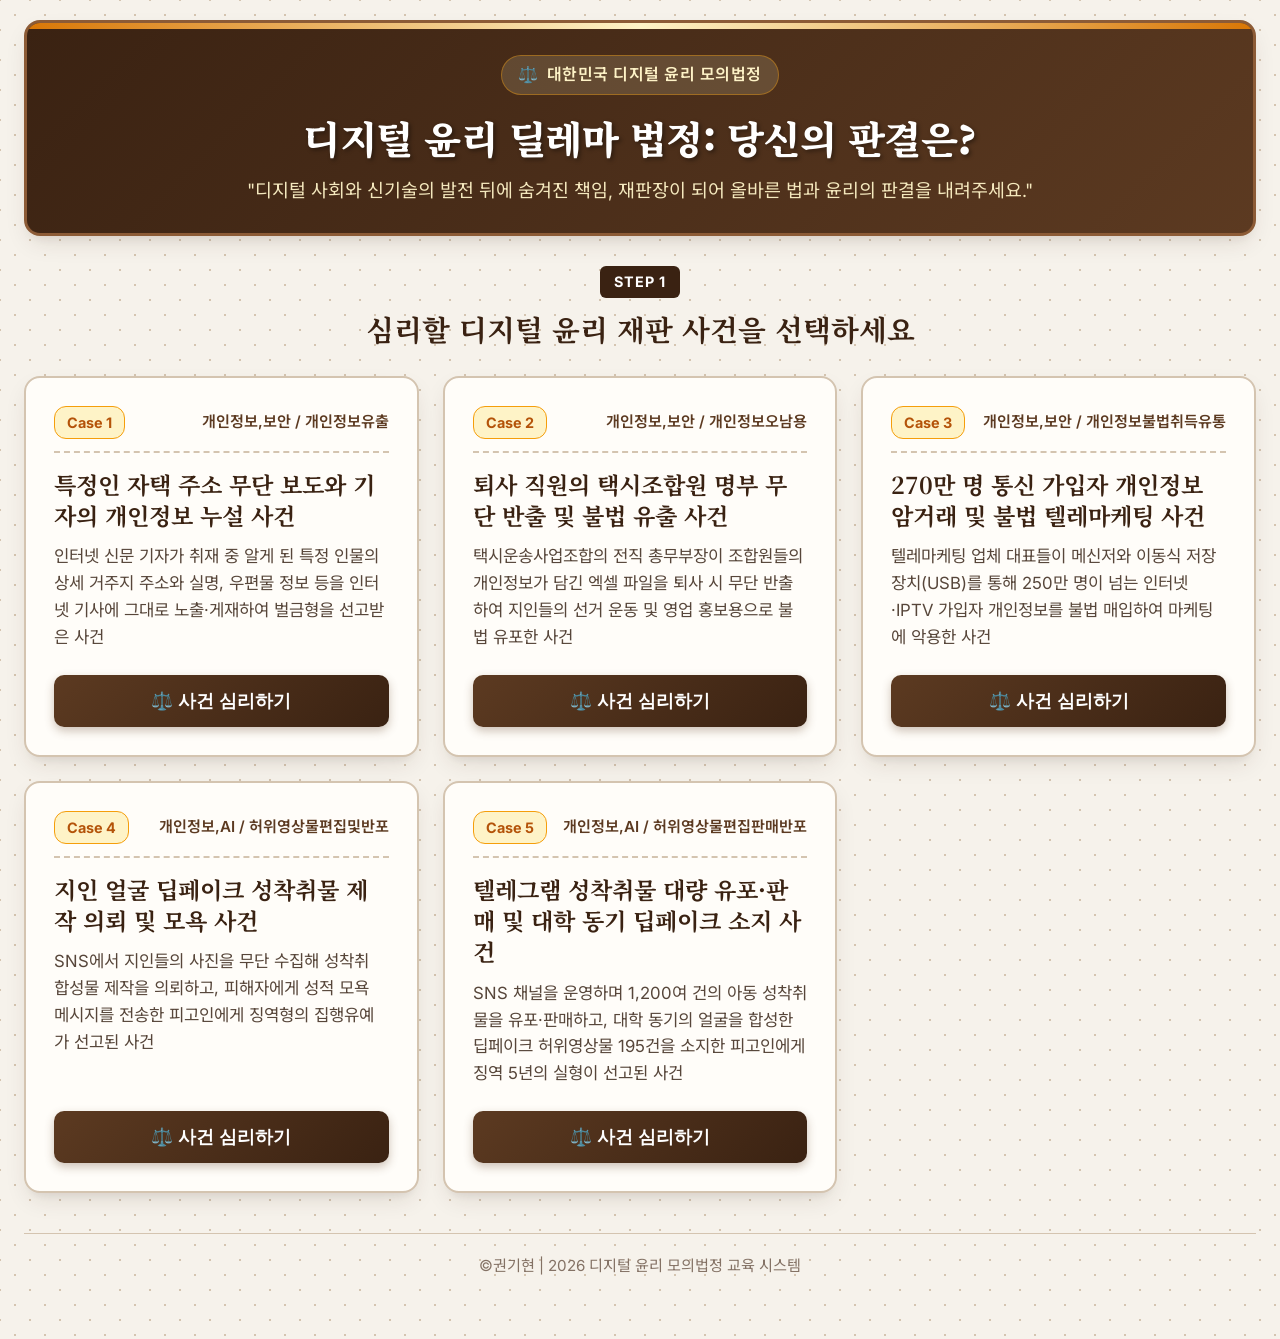
==== commit d5b5dbb3: "modified:   app.js 	deleted:    build_single_file.js 	modified:   digital_ethics.html 	deleted:    d" ====
--- a/digital_ethics.html
+++ b/digital_ethics.html
@@ -6,899 +6,946 @@
   <meta name="viewport" content="width=device-width, initial-scale=1.0" />
   <title>디지털 윤리 딜레마 법정: 당신의 판결은?</title>
   <style>
-/* 🏛️ 디지털 윤리 딜레마 법정: 클래식 고풍 원목 테마 CSS */
-
-:root {
-  /* 컬러스킴: 마호가니 원목, 앤티크 골드, 크림 아이보리 배경 */
-  --bg-court: #f6f2eb;
-  --bg-paper: #fffdf9;
-  --bg-card: #fcf9f2;
-  
-  --wood-dark: #3a2212;
-  --wood-medium: #5c3a21;
-  --wood-light: #8c5b36;
-  --wood-border: #d4c4b0;
-  
-  --gold-primary: #b45309;
-  --gold-light: #fef3c7;
-  --gold-border: #f59e0b;
-  --gold-hover: #92400e;
-
-  --text-main: #271a10;
-  --text-sub: #57463a;
-  --text-muted: #847265;
-  
-  --danger-red: #991b1b;
-  --danger-bg: #fef2f2;
-  --danger-border: #fecaca;
-
-  --success-green: #166534;
-  --success-bg: #f0fdf4;
-  --success-border: #bbf7d0;
-
-  --shadow-classic: 0 10px 25px -5px rgba(58, 34, 18, 0.12), 0 8px 10px -6px rgba(58, 34, 18, 0.08);
-  --shadow-paper: 0 4px 12px rgba(92, 58, 33, 0.08);
-
-  --font-serif: 'Noto Serif KR', serif;
-  --font-sans: 'Inter', 'Noto Sans KR', sans-serif;
-}
-
-* {
-  box-sizing: border-box;
-  margin: 0;
-  padding: 0;
-}
-
-body {
-  background-color: var(--bg-court);
-  background-image: 
-    radial-gradient(var(--wood-border) 0.75px, transparent 0.75px),
-    radial-gradient(var(--wood-border) 0.75px, var(--bg-court) 0.75px);
-  background-size: 30px 30px;
-  background-position: 0 0, 15px 15px;
-  color: var(--text-main);
-  font-family: var(--font-sans);
-  line-height: 1.6;
-  min-height: 100vh;
-}
-
-/* 전체 래퍼 */
-.court-wrapper {
-  max-width: 1280px;
-  margin: 0 auto;
-  padding: 20px 24px 60px 24px;
-  display: flex;
-  flex-direction: column;
-  min-height: 100vh;
-}
-
-/* 법정 헤더 */
-.court-header {
-  text-align: center;
-  padding: 32px 20px 28px 20px;
-  background: linear-gradient(135deg, #3a2212 0%, #5c3a21 100%);
-  color: #fffdf9;
-  border-radius: 16px;
-  border: 3px solid #8c5b36;
-  box-shadow: var(--shadow-classic);
-  margin-bottom: 30px;
-  position: relative;
-  overflow: hidden;
-}
-
-.court-header::before {
-  content: '';
-  position: absolute;
-  top: 0; left: 0; right: 0; height: 6px;
-  background: linear-gradient(90deg, #d97706, #fef3c7, #d97706);
-}
-
-.header-badge {
-  display: inline-flex;
-  align-items: center;
-  gap: 8px;
-  background: rgba(254, 243, 199, 0.15);
-  border: 1px solid rgba(245, 158, 11, 0.4);
-  padding: 6px 16px;
-  border-radius: 20px;
-  font-size: 1rem;
-  font-weight: 600;
-  color: #fef3c7;
-  letter-spacing: 0.5px;
-  margin-bottom: 12px;
-}
-
-.court-title {
-  font-family: var(--font-serif);
-  font-size: 2.4rem;
-  font-weight: 900;
-  letter-spacing: -0.5px;
-  color: #ffffff;
-  text-shadow: 2px 2px 4px rgba(0, 0, 0, 0.4);
-  margin-bottom: 8px;
-}
-
-.court-subtitle {
-  font-size: 1.15rem;
-  color: #fef3c7;
-  font-weight: 400;
-  max-width: 800px;
-  margin: 0 auto;
-  opacity: 0.95;
-}
-
-/* 컨테이너 및 뷰 전환 */
-.court-container {
-  flex: 1;
-}
-
-.step-view {
-  display: none;
-}
-
-.step-view.active {
-  display: block;
-  animation: fadeIn 0.4s ease-out forwards;
-}
-
-@keyframes fadeIn {
-  from { opacity: 0; transform: translateY(10px); }
-  to { opacity: 1; transform: translateY(0); }
-}
-
-/* 🎮 STEP 1: 메인 사례 선택 */
-.step-header {
-  margin-bottom: 24px;
-  text-align: center;
-}
-
-.step-tag {
-  display: inline-block;
-  background: var(--wood-dark);
-  color: #fff;
-  font-weight: 700;
-  padding: 4px 14px;
-  border-radius: 6px;
-  font-size: 0.9rem;
-  margin-bottom: 8px;
-  letter-spacing: 1px;
-}
-
-.step-header h2 {
-  font-family: var(--font-serif);
-  font-size: 1.8rem;
-  color: var(--wood-dark);
-}
-
-.case-grid {
-  display: grid;
-  grid-template-columns: repeat(auto-fit, minmax(340px, 1fr));
-  gap: 24px;
-}
-
-/* 사례 카드 커스텀 디자인 */
-.case-card {
-  background: var(--bg-paper);
-  border: 2px solid var(--wood-border);
-  border-radius: 16px;
-  padding: 28px;
-  display: flex;
-  flex-direction: column;
-  justify-content: space-between;
-  box-shadow: var(--shadow-classic);
-  transition: all 0.25s ease;
-  position: relative;
-}
-
-.case-card:hover {
-  transform: translateY(-5px);
-  border-color: var(--gold-primary);
-  box-shadow: 0 15px 30px rgba(58, 34, 18, 0.18);
-}
-
-.case-card-header {
-  display: flex;
-  justify-content: space-between;
-  align-items: center;
-  margin-bottom: 16px;
-  padding-bottom: 12px;
-  border-bottom: 2px dashed var(--wood-border);
-}
-
-.case-num-pill {
-  background: var(--gold-light);
-  color: var(--gold-primary);
-  font-weight: 700;
-  font-size: 0.9rem;
-  padding: 4px 12px;
-  border-radius: 12px;
-  border: 1px solid var(--gold-border);
-}
-
-.case-category {
-  font-size: 0.95rem;
-  color: var(--wood-medium);
-  font-weight: 600;
-}
-
-.case-card-title {
-  font-family: var(--font-serif);
-  font-size: 1.45rem;
-  color: var(--wood-dark);
-  font-weight: 700;
-  margin-bottom: 12px;
-  line-height: 1.35;
-}
-
-.case-card-desc {
-  font-size: 1.05rem;
-  color: var(--text-sub);
-  margin-bottom: 24px;
-  flex: 1;
-}
-
-.btn-start-trial {
-  width: 100%;
-  padding: 14px;
-  background: linear-gradient(135deg, var(--wood-medium), var(--wood-dark));
-  color: #ffffff;
-  font-size: 1.1rem;
-  font-weight: 700;
-  border: none;
-  border-radius: 10px;
-  cursor: pointer;
-  box-shadow: 0 4px 10px rgba(92, 58, 33, 0.3);
-  transition: all 0.2s ease;
-  display: flex;
-  align-items: center;
-  justify-content: center;
-  gap: 8px;
-}
-
-.btn-start-trial:hover {
-  background: linear-gradient(135deg, var(--gold-primary), var(--wood-medium));
-  box-shadow: 0 6px 14px rgba(180, 83, 9, 0.4);
-}
-
-/* 🎮 STEP 2: 사건 심리 및 모의 판결 */
-.view-navigation {
-  display: flex;
-  justify-content: space-between;
-  align-items: center;
-  margin-bottom: 20px;
-}
-
-.btn-back {
-  background: #ffffff;
-  border: 2px solid var(--wood-border);
-  color: var(--wood-dark);
-  font-weight: 700;
-  padding: 10px 18px;
-  border-radius: 8px;
-  cursor: pointer;
-  font-size: 1rem;
-  transition: all 0.2s ease;
-}
-
-.btn-back:hover {
-  background: var(--gold-light);
-  border-color: var(--gold-primary);
-  color: var(--gold-primary);
-}
-
-.case-badge {
-  background: var(--wood-dark);
-  color: #fff;
-  font-family: var(--font-serif);
-  font-weight: 700;
-  padding: 8px 20px;
-  border-radius: 20px;
-  font-size: 1.1rem;
-}
-
-.trial-layout {
-  display: grid;
-  grid-template-columns: 2.2fr 1fr;
-  gap: 24px;
-}
-
-@media (max-width: 992px) {
-  .trial-layout {
-    grid-template-columns: 1fr;
-  }
-}
-
-.paper-card {
-  background: var(--bg-paper);
-  border: 2px solid var(--wood-border);
-  border-radius: 14px;
-  padding: 24px;
-  margin-bottom: 24px;
-  box-shadow: var(--shadow-paper);
-}
-
-.card-header {
-  display: flex;
-  align-items: center;
-  gap: 12px;
-  margin-bottom: 18px;
-  padding-bottom: 12px;
-  border-bottom: 2px solid var(--wood-border);
-}
-
-.gavel-icon {
-  font-size: 1.6rem;
-}
-
-.section-num {
-  background: var(--gold-primary);
-  color: #ffffff;
-  width: 28px;
-  height: 28px;
-  border-radius: 50%;
-  display: flex;
-  align-items: center;
-  justify-content: center;
-  font-weight: 700;
-  font-size: 0.95rem;
-}
-
-.card-header h2 {
-  font-family: var(--font-serif);
-  font-size: 1.4rem;
-  color: var(--wood-dark);
-  font-weight: 700;
-}
-
-/* 줄글 스토리 및 주장 */
-.story-content {
-  font-size: 1.15rem;
-  color: var(--text-main);
-  line-height: 1.8;
-  margin-bottom: 20px;
-  background: #fdfbf7;
-  padding: 20px;
-  border-radius: 10px;
-  border-left: 4px solid var(--wood-light);
-}
-
-.arguments-grid {
-  display: grid;
-  grid-template-columns: 1fr 1fr;
-  gap: 16px;
-}
-
-@media (max-width: 640px) {
-  .arguments-grid {
-    grid-template-columns: 1fr;
-  }
-}
-
-.arg-box {
-  padding: 16px;
-  border-radius: 10px;
-  font-size: 1.05rem;
-}
-
-.suspect-arg {
-  background: #fefce8;
-  border: 1px solid #fef08a;
-  color: #713f12;
-}
-
-.victim-arg {
-  background: #fef2f2;
-  border: 1px solid #fecaca;
-  color: #7f1d1d;
-}
-
-.arg-box h3 {
-  font-size: 1.1rem;
-  margin-bottom: 8px;
-  font-family: var(--font-serif);
-}
-
-/* 체크리스트 */
-.checklist-container {
-  display: grid;
-  grid-template-columns: 1fr 1fr;
-  gap: 20px;
-}
-
-@media (max-width: 768px) {
-  .checklist-container {
-    grid-template-columns: 1fr;
-  }
-}
-
-.check-group {
-  border-radius: 10px;
-  padding: 16px;
-  border: 1px solid var(--wood-border);
-}
-
-.agg-group { background: #fff8f8; border-color: var(--danger-border); }
-.mitig-group { background: #f6fff8; border-color: var(--success-border); }
-
-.group-title {
-  display: flex;
-  justify-content: space-between;
-  align-items: center;
-  font-weight: 700;
-  font-size: 1.1rem;
-  margin-bottom: 14px;
-  padding-bottom: 8px;
-  border-bottom: 1px solid rgba(0,0,0,0.1);
-}
-
-.agg-title { color: var(--danger-red); }
-.mitig-title { color: var(--success-green); }
-
-.group-count {
-  font-size: 0.9rem;
-  padding: 2px 8px;
-  border-radius: 10px;
-  background: rgba(0,0,0,0.06);
-}
-
-.check-item {
-  display: flex;
-  align-items: flex-start;
-  gap: 10px;
-  margin-bottom: 12px;
-  cursor: pointer;
-  font-size: 1.05rem;
-  color: var(--text-main);
-  user-select: none;
-}
-
-.check-item input[type="checkbox"] {
-  width: 20px;
-  height: 20px;
-  margin-top: 2px;
-  accent-color: var(--wood-dark);
-  cursor: pointer;
-}
-
-/* 선고 형량 선택 */
-.sentence-controls {
-  display: grid;
-  grid-template-columns: repeat(auto-fit, minmax(220px, 1fr));
-  gap: 16px;
-  margin-bottom: 24px;
-}
-
-.control-box {
-  display: flex;
-  flex-direction: column;
-  gap: 8px;
-}
-
-.control-box label {
-  font-weight: 700;
-  font-size: 1.05rem;
-  color: var(--wood-dark);
-}
-
-.court-select {
-  padding: 12px 14px;
-  border: 2px solid var(--wood-border);
-  border-radius: 8px;
-  font-size: 1.05rem;
-  background-color: #ffffff;
-  color: var(--text-main);
-  font-weight: 500;
-  cursor: pointer;
-  outline: none;
-  transition: border-color 0.2s ease;
-}
-
-.court-select:focus {
-  border-color: var(--gold-primary);
-}
-
-.action-bar {
-  text-align: center;
-  margin-top: 10px;
-}
-
-.btn-judge {
-  background: linear-gradient(135deg, #b45309, #78350f);
-  color: #ffffff;
-  font-size: 1.3rem;
-  font-family: var(--font-serif);
-  font-weight: 700;
-  padding: 16px 36px;
-  border: none;
-  border-radius: 12px;
-  cursor: pointer;
-  box-shadow: 0 6px 16px rgba(180, 83, 9, 0.4);
-  transition: all 0.2s ease;
-}
-
-.btn-judge:hover {
-  transform: translateY(-2px);
-  box-shadow: 0 8px 22px rgba(180, 83, 9, 0.55);
-  background: linear-gradient(135deg, #d97706, #92400e);
-}
-
-/* 사이드바 가이드 */
-.guide-card {
-  background: #fdfbf7;
-  border: 2px solid var(--gold-border);
-  position: sticky;
-  top: 20px;
-}
-
-.guide-header {
-  padding-bottom: 10px;
-  margin-bottom: 16px;
-  border-bottom: 2px solid var(--gold-border);
-}
-
-.guide-header h3 {
-  font-family: var(--font-serif);
-  color: var(--wood-dark);
-  font-size: 1.25rem;
-}
-
-.guide-section {
-  margin-bottom: 20px;
-}
-
-.guide-section h4 {
-  font-size: 1.05rem;
-  color: var(--gold-primary);
-  margin-bottom: 6px;
-}
-
-.guide-section p, .guide-section li {
-  font-size: 0.95rem;
-  color: var(--text-sub);
-}
-
-.example-box {
-  background: var(--gold-light);
-  padding: 10px;
-  border-radius: 6px;
-  margin-top: 8px;
-  border-left: 3px solid var(--gold-primary);
-}
-
-.law-box {
-  background: #f5eedf;
-  padding: 12px;
-  border-radius: 6px;
-  font-size: 0.95rem;
-  color: var(--wood-dark);
-  font-weight: 500;
-  border: 1px solid var(--wood-border);
-}
-
-.rule-list {
-  padding-left: 18px;
-  margin-top: 6px;
-}
-
-.rule-list li {
-  margin-bottom: 4px;
-}
-
-/* 🎮 STEP 3: 결과 비교 및 판결문 */
-.result-summary-card {
-  border: 2px solid var(--gold-primary);
-}
-
-.result-header {
-  display: flex;
-  justify-content: space-between;
-  align-items: center;
-  flex-wrap: wrap;
-  gap: 12px;
-  margin-bottom: 20px;
-  padding-bottom: 14px;
-  border-bottom: 2px solid var(--wood-border);
-}
-
-.result-header h2 {
-  font-family: var(--font-serif);
-  font-size: 1.6rem;
-  color: var(--wood-dark);
-}
-
-.accuracy-pill {
-  padding: 8px 18px;
-  border-radius: 20px;
-  font-weight: 700;
-  font-size: 1.05rem;
-}
-
-.accuracy-pill.high {
-  background: var(--success-bg);
-  color: var(--success-green);
-  border: 1px solid var(--success-border);
-}
-
-.accuracy-pill.medium {
-  background: var(--gold-light);
-  color: var(--gold-primary);
-  border: 1px solid var(--gold-border);
-}
-
-.accuracy-pill.low {
-  background: var(--danger-bg);
-  color: var(--danger-red);
-  border: 1px solid var(--danger-border);
-}
-
-/* 비교 테이블 */
-.comparison-table-wrapper {
-  overflow-x: auto;
-  margin-bottom: 20px;
-}
-
-.comparison-table {
-  width: 100%;
-  border-collapse: collapse;
-  background: #ffffff;
-  border-radius: 8px;
-  overflow: hidden;
-  border: 1px solid var(--wood-border);
-}
-
-.comparison-table th {
-  padding: 14px 18px;
-  font-family: var(--font-serif);
-  font-size: 1.15rem;
-  text-align: left;
-}
-
-.my-col { background: #fefce8; color: #713f12; border-right: 1px solid var(--wood-border); }
-.std-col { background: #f0f9ff; color: #0c4a6e; }
-
-.comparison-table td {
-  padding: 16px 18px;
-  vertical-align: top;
-  border-top: 1px solid var(--wood-border);
-}
-
-.comparison-table td:first-child {
-  border-right: 1px solid var(--wood-border);
-}
-
-.verdict-tag {
-  font-size: 1.25rem;
-  font-weight: 700;
-  padding: 10px 14px;
-  border-radius: 8px;
-  display: inline-block;
-}
-
-.my-verdict { background: #fef3c7; color: #92400e; border: 1px solid #f59e0b; }
-.std-verdict { background: #e0f2fe; color: #0369a1; border: 1px solid #0284c7; }
-
-.checklist-cell h4 {
-  font-size: 1rem;
-  color: var(--text-sub);
-  margin-bottom: 10px;
-}
-
-.factor-list {
-  list-style: none;
-}
-
-.factor-list li {
-  font-size: 0.95rem;
-  margin-bottom: 6px;
-  padding: 4px 8px;
-  border-radius: 4px;
-}
-
-.factor-list .tag-agg { background: #fee2e2; color: #991b1b; }
-.factor-list .tag-mitig { background: #dcfce7; color: #166534; }
-
-.feedback-banner {
-  padding: 16px;
-  border-radius: 8px;
-  font-size: 1.1rem;
-  font-weight: 600;
-  text-align: center;
-  background: var(--gold-light);
-  color: var(--wood-dark);
-  border: 1px solid var(--gold-border);
-}
-
-/* 📜 가상 판결문 스타일 */
-.court-verdict-paper {
-  background: #fffdf9;
-  border: 3px double var(--wood-dark);
-  border-radius: 12px;
-  padding: 40px 32px;
-  margin-bottom: 24px;
-  box-shadow: 0 10px 30px rgba(58, 34, 18, 0.15);
-  position: relative;
-}
-
-.verdict-seal {
-  position: absolute;
-  top: 30px;
-  right: 40px;
-  width: 70px;
-  height: 70px;
-  border: 3px double #991b1b;
-  color: #991b1b;
-  border-radius: 50%;
-  display: flex;
-  align-items: center;
-  justify-content: center;
-  font-family: var(--font-serif);
-  font-weight: 900;
-  font-size: 1.4rem;
-  transform: rotate(-15deg);
-  opacity: 0.85;
-}
-
-.verdict-title {
-  text-align: center;
-  font-family: var(--font-serif);
-  font-size: 2.2rem;
-  letter-spacing: 12px;
-  color: var(--wood-dark);
-  margin-bottom: 24px;
-  font-weight: 900;
-}
-
-.verdict-meta {
-  font-size: 1.05rem;
-  color: var(--text-sub);
-  margin-bottom: 20px;
-  line-height: 1.8;
-}
-
-.verdict-divider {
-  border: 0;
-  height: 1px;
-  background: linear-gradient(90deg, transparent, var(--wood-border), transparent);
-  margin: 24px 0;
-}
-
-.verdict-section {
-  margin-bottom: 24px;
-}
-
-.v-sec-title {
-  font-family: var(--font-serif);
-  font-size: 1.3rem;
-  color: var(--wood-dark);
-  margin-bottom: 12px;
-}
-
-.v-content {
-  font-size: 1.1rem;
-  color: var(--text-main);
-  line-height: 1.8;
-}
-
-.order-text {
-  background: #fdfbf7;
-  padding: 16px 20px;
-  border-radius: 8px;
-  font-family: var(--font-serif);
-  font-weight: 700;
-  font-size: 1.25rem;
-  color: var(--wood-dark);
-  border-left: 4px solid var(--gold-primary);
-}
-
-.law-summary-box {
-  background: #f8f6f0;
-  padding: 16px;
-  border-radius: 8px;
-  font-size: 1.05rem;
-  color: var(--text-sub);
-  border: 1px solid var(--wood-border);
-}
-
-.real-judge-box {
-  background: #fdfbf5;
-  border: 1px solid #e2d7c5;
-  border-left: 5px solid var(--wood-medium);
-  padding: 18px 20px;
-  border-radius: 8px;
-  font-size: 1.05rem;
-  color: var(--text-main);
-  line-height: 1.75;
-}
-
-.real-judge-box p {
-  margin-bottom: 10px;
-}
-
-.real-judge-box p:last-child {
-  margin-bottom: 0;
-}
-
-/* 디지털 윤리 교훈 카드 */
-.lesson-card {
-  background: linear-gradient(135deg, #5c3a21, #3a2212);
-  color: #ffffff;
-  border: 2px solid var(--gold-border);
-}
-
-.lesson-header {
-  display: flex;
-  align-items: center;
-  gap: 10px;
-  margin-bottom: 12px;
-}
-
-.lesson-header h3 {
-  font-family: var(--font-serif);
-  font-size: 1.3rem;
-  color: #fef3c7;
-}
-
-.lesson-quote {
-  font-family: var(--font-serif);
-  font-size: 1.25rem;
-  font-weight: 600;
-  color: #ffffff;
-  line-height: 1.7;
-  padding-left: 16px;
-  border-left: 3px solid var(--gold-border);
-}
-
-/* 하단 버튼 네비게이션 */
-.bottom-nav {
-  display: flex;
-  justify-content: center;
-  gap: 20px;
-  margin-top: 30px;
-  flex-wrap: wrap;
-}
-
-.btn-pri, .btn-sec {
-  padding: 14px 28px;
-  font-size: 1.15rem;
-  font-weight: 700;
-  border-radius: 10px;
-  cursor: pointer;
-  border: none;
-  transition: all 0.2s ease;
-}
-
-.btn-pri {
-  background: linear-gradient(135deg, var(--wood-medium), var(--wood-dark));
-  color: #ffffff;
-  box-shadow: 0 4px 12px rgba(58, 34, 18, 0.3);
-}
-
-.btn-pri:hover {
-  background: linear-gradient(135deg, var(--gold-primary), var(--wood-medium));
-}
-
-.btn-sec {
-  background: #ffffff;
-  border: 2px solid var(--wood-border);
-  color: var(--wood-dark);
-}
-
-.btn-sec:hover {
-  background: var(--gold-light);
-  border-color: var(--gold-primary);
-}
-
-/* 푸터 */
-.court-footer {
-  text-align: center;
-  margin-top: 40px;
-  padding-top: 20px;
-  border-top: 1px solid var(--wood-border);
-  color: var(--text-muted);
-  font-size: 0.95rem;
-}
-
-</style>
+    /* 🏛️ 디지털 윤리 딜레마 법정: 클래식 고풍 원목 테마 CSS */
+
+    :root {
+      /* 컬러스킴: 마호가니 원목, 앤티크 골드, 크림 아이보리 배경 */
+      --bg-court: #f6f2eb;
+      --bg-paper: #fffdf9;
+      --bg-card: #fcf9f2;
+
+      --wood-dark: #3a2212;
+      --wood-medium: #5c3a21;
+      --wood-light: #8c5b36;
+      --wood-border: #d4c4b0;
+
+      --gold-primary: #b45309;
+      --gold-light: #fef3c7;
+      --gold-border: #f59e0b;
+      --gold-hover: #92400e;
+
+      --text-main: #271a10;
+      --text-sub: #57463a;
+      --text-muted: #847265;
+
+      --danger-red: #991b1b;
+      --danger-bg: #fef2f2;
+      --danger-border: #fecaca;
+
+      --success-green: #166534;
+      --success-bg: #f0fdf4;
+      --success-border: #bbf7d0;
+
+      --shadow-classic: 0 10px 25px -5px rgba(58, 34, 18, 0.12), 0 8px 10px -6px rgba(58, 34, 18, 0.08);
+      --shadow-paper: 0 4px 12px rgba(92, 58, 33, 0.08);
+
+      --font-serif: 'Noto Serif KR', serif;
+      --font-sans: 'Inter', 'Noto Sans KR', sans-serif;
+    }
+
+    * {
+      box-sizing: border-box;
+      margin: 0;
+      padding: 0;
+    }
+
+    body {
+      background-color: var(--bg-court);
+      background-image:
+        radial-gradient(var(--wood-border) 0.75px, transparent 0.75px),
+        radial-gradient(var(--wood-border) 0.75px, var(--bg-court) 0.75px);
+      background-size: 30px 30px;
+      background-position: 0 0, 15px 15px;
+      color: var(--text-main);
+      font-family: var(--font-sans);
+      line-height: 1.6;
+      min-height: 100vh;
+    }
+
+    /* 전체 래퍼 */
+    .court-wrapper {
+      max-width: 1280px;
+      margin: 0 auto;
+      padding: 20px 24px 60px 24px;
+      display: flex;
+      flex-direction: column;
+      min-height: 100vh;
+    }
+
+    /* 법정 헤더 */
+    .court-header {
+      text-align: center;
+      padding: 32px 20px 28px 20px;
+      background: linear-gradient(135deg, #3a2212 0%, #5c3a21 100%);
+      color: #fffdf9;
+      border-radius: 16px;
+      border: 3px solid #8c5b36;
+      box-shadow: var(--shadow-classic);
+      margin-bottom: 30px;
+      position: relative;
+      overflow: hidden;
+    }
+
+    .court-header::before {
+      content: '';
+      position: absolute;
+      top: 0;
+      left: 0;
+      right: 0;
+      height: 6px;
+      background: linear-gradient(90deg, #d97706, #fef3c7, #d97706);
+    }
+
+    .header-badge {
+      display: inline-flex;
+      align-items: center;
+      gap: 8px;
+      background: rgba(254, 243, 199, 0.15);
+      border: 1px solid rgba(245, 158, 11, 0.4);
+      padding: 6px 16px;
+      border-radius: 20px;
+      font-size: 1rem;
+      font-weight: 600;
+      color: #fef3c7;
+      letter-spacing: 0.5px;
+      margin-bottom: 12px;
+    }
+
+    .court-title {
+      font-family: var(--font-serif);
+      font-size: 2.4rem;
+      font-weight: 900;
+      letter-spacing: -0.5px;
+      color: #ffffff;
+      text-shadow: 2px 2px 4px rgba(0, 0, 0, 0.4);
+      margin-bottom: 8px;
+    }
+
+    .court-subtitle {
+      font-size: 1.15rem;
+      color: #fef3c7;
+      font-weight: 400;
+      max-width: 800px;
+      margin: 0 auto;
+      opacity: 0.95;
+    }
+
+    /* 컨테이너 및 뷰 전환 */
+    .court-container {
+      flex: 1;
+    }
+
+    .step-view {
+      display: none;
+    }
+
+    .step-view.active {
+      display: block;
+      animation: fadeIn 0.4s ease-out forwards;
+    }
+
+    @keyframes fadeIn {
+      from {
+        opacity: 0;
+        transform: translateY(10px);
+      }
+
+      to {
+        opacity: 1;
+        transform: translateY(0);
+      }
+    }
+
+    /* 🎮 STEP 1: 메인 사례 선택 */
+    .step-header {
+      margin-bottom: 24px;
+      text-align: center;
+    }
+
+    .step-tag {
+      display: inline-block;
+      background: var(--wood-dark);
+      color: #fff;
+      font-weight: 700;
+      padding: 4px 14px;
+      border-radius: 6px;
+      font-size: 0.9rem;
+      margin-bottom: 8px;
+      letter-spacing: 1px;
+    }
+
+    .step-header h2 {
+      font-family: var(--font-serif);
+      font-size: 1.8rem;
+      color: var(--wood-dark);
+    }
+
+    .case-grid {
+      display: grid;
+      grid-template-columns: repeat(auto-fit, minmax(340px, 1fr));
+      gap: 24px;
+    }
+
+    /* 사례 카드 커스텀 디자인 */
+    .case-card {
+      background: var(--bg-paper);
+      border: 2px solid var(--wood-border);
+      border-radius: 16px;
+      padding: 28px;
+      display: flex;
+      flex-direction: column;
+      justify-content: space-between;
+      box-shadow: var(--shadow-classic);
+      transition: all 0.25s ease;
+      position: relative;
+    }
+
+    .case-card:hover {
+      transform: translateY(-5px);
+      border-color: var(--gold-primary);
+      box-shadow: 0 15px 30px rgba(58, 34, 18, 0.18);
+    }
+
+    .case-card-header {
+      display: flex;
+      justify-content: space-between;
+      align-items: center;
+      margin-bottom: 16px;
+      padding-bottom: 12px;
+      border-bottom: 2px dashed var(--wood-border);
+    }
+
+    .case-num-pill {
+      background: var(--gold-light);
+      color: var(--gold-primary);
+      font-weight: 700;
+      font-size: 0.9rem;
+      padding: 4px 12px;
+      border-radius: 12px;
+      border: 1px solid var(--gold-border);
+    }
+
+    .case-category {
+      font-size: 0.95rem;
+      color: var(--wood-medium);
+      font-weight: 600;
+    }
+
+    .case-card-title {
+      font-family: var(--font-serif);
+      font-size: 1.45rem;
+      color: var(--wood-dark);
+      font-weight: 700;
+      margin-bottom: 12px;
+      line-height: 1.35;
+    }
+
+    .case-card-desc {
+      font-size: 1.05rem;
+      color: var(--text-sub);
+      margin-bottom: 24px;
+      flex: 1;
+    }
+
+    .btn-start-trial {
+      width: 100%;
+      padding: 14px;
+      background: linear-gradient(135deg, var(--wood-medium), var(--wood-dark));
+      color: #ffffff;
+      font-size: 1.1rem;
+      font-weight: 700;
+      border: none;
+      border-radius: 10px;
+      cursor: pointer;
+      box-shadow: 0 4px 10px rgba(92, 58, 33, 0.3);
+      transition: all 0.2s ease;
+      display: flex;
+      align-items: center;
+      justify-content: center;
+      gap: 8px;
+    }
+
+    .btn-start-trial:hover {
+      background: linear-gradient(135deg, var(--gold-primary), var(--wood-medium));
+      box-shadow: 0 6px 14px rgba(180, 83, 9, 0.4);
+    }
+
+    /* 🎮 STEP 2: 사건 심리 및 모의 판결 */
+    .view-navigation {
+      display: flex;
+      justify-content: space-between;
+      align-items: center;
+      margin-bottom: 20px;
+    }
+
+    .btn-back {
+      background: #ffffff;
+      border: 2px solid var(--wood-border);
+      color: var(--wood-dark);
+      font-weight: 700;
+      padding: 10px 18px;
+      border-radius: 8px;
+      cursor: pointer;
+      font-size: 1rem;
+      transition: all 0.2s ease;
+    }
+
+    .btn-back:hover {
+      background: var(--gold-light);
+      border-color: var(--gold-primary);
+      color: var(--gold-primary);
+    }
+
+    .case-badge {
+      background: var(--wood-dark);
+      color: #fff;
+      font-family: var(--font-serif);
+      font-weight: 700;
+      padding: 8px 20px;
+      border-radius: 20px;
+      font-size: 1.1rem;
+    }
+
+    .trial-layout {
+      display: grid;
+      grid-template-columns: 2.2fr 1fr;
+      gap: 24px;
+    }
+
+    @media (max-width: 992px) {
+      .trial-layout {
+        grid-template-columns: 1fr;
+      }
+    }
+
+    .paper-card {
+      background: var(--bg-paper);
+      border: 2px solid var(--wood-border);
+      border-radius: 14px;
+      padding: 24px;
+      margin-bottom: 24px;
+      box-shadow: var(--shadow-paper);
+    }
+
+    .card-header {
+      display: flex;
+      align-items: center;
+      gap: 12px;
+      margin-bottom: 18px;
+      padding-bottom: 12px;
+      border-bottom: 2px solid var(--wood-border);
+    }
+
+    .gavel-icon {
+      font-size: 1.6rem;
+    }
+
+    .section-num {
+      background: var(--gold-primary);
+      color: #ffffff;
+      width: 28px;
+      height: 28px;
+      border-radius: 50%;
+      display: flex;
+      align-items: center;
+      justify-content: center;
+      font-weight: 700;
+      font-size: 0.95rem;
+    }
+
+    .card-header h2 {
+      font-family: var(--font-serif);
+      font-size: 1.4rem;
+      color: var(--wood-dark);
+      font-weight: 700;
+    }
+
+    /* 줄글 스토리 및 주장 */
+    .story-content {
+      font-size: 1.15rem;
+      color: var(--text-main);
+      line-height: 1.8;
+      margin-bottom: 20px;
+      background: #fdfbf7;
+      padding: 20px;
+      border-radius: 10px;
+      border-left: 4px solid var(--wood-light);
+    }
+
+    .arguments-grid {
+      display: grid;
+      grid-template-columns: 1fr 1fr;
+      gap: 16px;
+    }
+
+    @media (max-width: 640px) {
+      .arguments-grid {
+        grid-template-columns: 1fr;
+      }
+    }
+
+    .arg-box {
+      padding: 16px;
+      border-radius: 10px;
+      font-size: 1.05rem;
+    }
+
+    .suspect-arg {
+      background: #fefce8;
+      border: 1px solid #fef08a;
+      color: #713f12;
+    }
+
+    .victim-arg {
+      background: #fef2f2;
+      border: 1px solid #fecaca;
+      color: #7f1d1d;
+    }
+
+    .arg-box h3 {
+      font-size: 1.1rem;
+      margin-bottom: 8px;
+      font-family: var(--font-serif);
+    }
+
+    /* 체크리스트 */
+    .checklist-container {
+      display: grid;
+      grid-template-columns: 1fr 1fr;
+      gap: 20px;
+    }
+
+    @media (max-width: 768px) {
+      .checklist-container {
+        grid-template-columns: 1fr;
+      }
+    }
+
+    .check-group {
+      border-radius: 10px;
+      padding: 16px;
+      border: 1px solid var(--wood-border);
+    }
+
+    .agg-group {
+      background: #fff8f8;
+      border-color: var(--danger-border);
+    }
+
+    .mitig-group {
+      background: #f6fff8;
+      border-color: var(--success-border);
+    }
+
+    .group-title {
+      display: flex;
+      justify-content: space-between;
+      align-items: center;
+      font-weight: 700;
+      font-size: 1.1rem;
+      margin-bottom: 14px;
+      padding-bottom: 8px;
+      border-bottom: 1px solid rgba(0, 0, 0, 0.1);
+    }
+
+    .agg-title {
+      color: var(--danger-red);
+    }
+
+    .mitig-title {
+      color: var(--success-green);
+    }
+
+    .group-count {
+      font-size: 0.9rem;
+      padding: 2px 8px;
+      border-radius: 10px;
+      background: rgba(0, 0, 0, 0.06);
+    }
+
+    .check-item {
+      display: flex;
+      align-items: flex-start;
+      gap: 10px;
+      margin-bottom: 12px;
+      cursor: pointer;
+      font-size: 1.05rem;
+      color: var(--text-main);
+      user-select: none;
+    }
+
+    .check-item input[type="checkbox"] {
+      width: 20px;
+      height: 20px;
+      margin-top: 2px;
+      accent-color: var(--wood-dark);
+      cursor: pointer;
+    }
+
+    /* 선고 형량 선택 */
+    .sentence-controls {
+      display: grid;
+      grid-template-columns: repeat(auto-fit, minmax(220px, 1fr));
+      gap: 16px;
+      margin-bottom: 24px;
+    }
+
+    .control-box {
+      display: flex;
+      flex-direction: column;
+      gap: 8px;
+    }
+
+    .control-box label {
+      font-weight: 700;
+      font-size: 1.05rem;
+      color: var(--wood-dark);
+    }
+
+    .court-select {
+      padding: 12px 14px;
+      border: 2px solid var(--wood-border);
+      border-radius: 8px;
+      font-size: 1.05rem;
+      background-color: #ffffff;
+      color: var(--text-main);
+      font-weight: 500;
+      cursor: pointer;
+      outline: none;
+      transition: border-color 0.2s ease;
+    }
+
+    .court-select:focus {
+      border-color: var(--gold-primary);
+    }
+
+    .action-bar {
+      text-align: center;
+      margin-top: 10px;
+    }
+
+    .btn-judge {
+      background: linear-gradient(135deg, #b45309, #78350f);
+      color: #ffffff;
+      font-size: 1.3rem;
+      font-family: var(--font-serif);
+      font-weight: 700;
+      padding: 16px 36px;
+      border: none;
+      border-radius: 12px;
+      cursor: pointer;
+      box-shadow: 0 6px 16px rgba(180, 83, 9, 0.4);
+      transition: all 0.2s ease;
+    }
+
+    .btn-judge:hover {
+      transform: translateY(-2px);
+      box-shadow: 0 8px 22px rgba(180, 83, 9, 0.55);
+      background: linear-gradient(135deg, #d97706, #92400e);
+    }
+
+    /* 사이드바 가이드 */
+    .guide-card {
+      background: #fdfbf7;
+      border: 2px solid var(--gold-border);
+      position: sticky;
+      top: 20px;
+    }
+
+    .guide-header {
+      padding-bottom: 10px;
+      margin-bottom: 16px;
+      border-bottom: 2px solid var(--gold-border);
+    }
+
+    .guide-header h3 {
+      font-family: var(--font-serif);
+      color: var(--wood-dark);
+      font-size: 1.25rem;
+    }
+
+    .guide-section {
+      margin-bottom: 20px;
+    }
+
+    .guide-section h4 {
+      font-size: 1.05rem;
+      color: var(--gold-primary);
+      margin-bottom: 6px;
+    }
+
+    .guide-section p,
+    .guide-section li {
+      font-size: 0.95rem;
+      color: var(--text-sub);
+    }
+
+    .example-box {
+      background: var(--gold-light);
+      padding: 10px;
+      border-radius: 6px;
+      margin-top: 8px;
+      border-left: 3px solid var(--gold-primary);
+    }
+
+    .law-box {
+      background: #f5eedf;
+      padding: 12px;
+      border-radius: 6px;
+      font-size: 0.95rem;
+      color: var(--wood-dark);
+      font-weight: 500;
+      border: 1px solid var(--wood-border);
+    }
+
+    .rule-list {
+      padding-left: 18px;
+      margin-top: 6px;
+    }
+
+    .rule-list li {
+      margin-bottom: 4px;
+    }
+
+    /* 🎮 STEP 3: 결과 비교 및 판결문 */
+    .result-summary-card {
+      border: 2px solid var(--gold-primary);
+    }
+
+    .result-header {
+      display: flex;
+      justify-content: space-between;
+      align-items: center;
+      flex-wrap: wrap;
+      gap: 12px;
+      margin-bottom: 20px;
+      padding-bottom: 14px;
+      border-bottom: 2px solid var(--wood-border);
+    }
+
+    .result-header h2 {
+      font-family: var(--font-serif);
+      font-size: 1.6rem;
+      color: var(--wood-dark);
+    }
+
+    .accuracy-pill {
+      padding: 8px 18px;
+      border-radius: 20px;
+      font-weight: 700;
+      font-size: 1.05rem;
+    }
+
+    .accuracy-pill.high {
+      background: var(--success-bg);
+      color: var(--success-green);
+      border: 1px solid var(--success-border);
+    }
+
+    .accuracy-pill.medium {
+      background: var(--gold-light);
+      color: var(--gold-primary);
+      border: 1px solid var(--gold-border);
+    }
+
+    .accuracy-pill.low {
+      background: var(--danger-bg);
+      color: var(--danger-red);
+      border: 1px solid var(--danger-border);
+    }
+
+    /* 비교 테이블 */
+    .comparison-table-wrapper {
+      overflow-x: auto;
+      margin-bottom: 20px;
+    }
+
+    .comparison-table {
+      width: 100%;
+      border-collapse: collapse;
+      background: #ffffff;
+      border-radius: 8px;
+      overflow: hidden;
+      border: 1px solid var(--wood-border);
+    }
+
+    .comparison-table th {
+      padding: 14px 18px;
+      font-family: var(--font-serif);
+      font-size: 1.15rem;
+      text-align: left;
+    }
+
+    .my-col {
+      background: #fefce8;
+      color: #713f12;
+      border-right: 1px solid var(--wood-border);
+    }
+
+    .std-col {
+      background: #f0f9ff;
+      color: #0c4a6e;
+    }
+
+    .comparison-table td {
+      padding: 16px 18px;
+      vertical-align: top;
+      border-top: 1px solid var(--wood-border);
+    }
+
+    .comparison-table td:first-child {
+      border-right: 1px solid var(--wood-border);
+    }
+
+    .verdict-tag {
+      font-size: 1.25rem;
+      font-weight: 700;
+      padding: 10px 14px;
+      border-radius: 8px;
+      display: inline-block;
+    }
+
+    .my-verdict {
+      background: #fef3c7;
+      color: #92400e;
+      border: 1px solid #f59e0b;
+    }
+
+    .std-verdict {
+      background: #e0f2fe;
+      color: #0369a1;
+      border: 1px solid #0284c7;
+    }
+
+    .checklist-cell h4 {
+      font-size: 1rem;
+      color: var(--text-sub);
+      margin-bottom: 10px;
+    }
+
+    .factor-list {
+      list-style: none;
+    }
+
+    .factor-list li {
+      font-size: 0.95rem;
+      margin-bottom: 6px;
+      padding: 4px 8px;
+      border-radius: 4px;
+    }
+
+    .factor-list .tag-agg {
+      background: #fee2e2;
+      color: #991b1b;
+    }
+
+    .factor-list .tag-mitig {
+      background: #dcfce7;
+      color: #166534;
+    }
+
+    .feedback-banner {
+      padding: 16px;
+      border-radius: 8px;
+      font-size: 1.1rem;
+      font-weight: 600;
+      text-align: center;
+      background: var(--gold-light);
+      color: var(--wood-dark);
+      border: 1px solid var(--gold-border);
+    }
+
+    /* 📜 가상 판결문 스타일 */
+    .court-verdict-paper {
+      background: #fffdf9;
+      border: 3px double var(--wood-dark);
+      border-radius: 12px;
+      padding: 40px 32px;
+      margin-bottom: 24px;
+      box-shadow: 0 10px 30px rgba(58, 34, 18, 0.15);
+      position: relative;
+    }
+
+    .verdict-seal {
+      position: absolute;
+      top: 30px;
+      right: 40px;
+      width: 70px;
+      height: 70px;
+      border: 3px double #991b1b;
+      color: #991b1b;
+      border-radius: 50%;
+      display: flex;
+      align-items: center;
+      justify-content: center;
+      font-family: var(--font-serif);
+      font-weight: 900;
+      font-size: 1.4rem;
+      transform: rotate(-15deg);
+      opacity: 0.85;
+    }
+
+    .verdict-title {
+      text-align: center;
+      font-family: var(--font-serif);
+      font-size: 2.2rem;
+      letter-spacing: 12px;
+      color: var(--wood-dark);
+      margin-bottom: 24px;
+      font-weight: 900;
+    }
+
+    .verdict-meta {
+      font-size: 1.05rem;
+      color: var(--text-sub);
+      margin-bottom: 20px;
+      line-height: 1.8;
+    }
+
+    .verdict-divider {
+      border: 0;
+      height: 1px;
+      background: linear-gradient(90deg, transparent, var(--wood-border), transparent);
+      margin: 24px 0;
+    }
+
+    .verdict-section {
+      margin-bottom: 24px;
+    }
+
+    .v-sec-title {
+      font-family: var(--font-serif);
+      font-size: 1.3rem;
+      color: var(--wood-dark);
+      margin-bottom: 12px;
+    }
+
+    .v-content {
+      font-size: 1.1rem;
+      color: var(--text-main);
+      line-height: 1.8;
+    }
+
+    .order-text {
+      background: #fdfbf7;
+      padding: 16px 20px;
+      border-radius: 8px;
+      font-family: var(--font-serif);
+      font-weight: 700;
+      font-size: 1.25rem;
+      color: var(--wood-dark);
+      border-left: 4px solid var(--gold-primary);
+    }
+
+    .law-summary-box {
+      background: #f8f6f0;
+      padding: 16px;
+      border-radius: 8px;
+      font-size: 1.05rem;
+      color: var(--text-sub);
+      border: 1px solid var(--wood-border);
+    }
+
+    .real-judge-box {
+      background: #fdfbf5;
+      border: 1px solid #e2d7c5;
+      border-left: 5px solid var(--wood-medium);
+      padding: 18px 20px;
+      border-radius: 8px;
+      font-size: 1.05rem;
+      color: var(--text-main);
+      line-height: 1.75;
+    }
+
+    .real-judge-box p {
+      margin-bottom: 10px;
+    }
+
+    .real-judge-box p:last-child {
+      margin-bottom: 0;
+    }
+
+    /* 디지털 윤리 교훈 카드 */
+    .lesson-card {
+      background: linear-gradient(135deg, #5c3a21, #3a2212);
+      color: #ffffff;
+      border: 2px solid var(--gold-border);
+    }
+
+    .lesson-header {
+      display: flex;
+      align-items: center;
+      gap: 10px;
+      margin-bottom: 12px;
+    }
+
+    .lesson-header h3 {
+      font-family: var(--font-serif);
+      font-size: 1.3rem;
+      color: #fef3c7;
+    }
+
+    .lesson-quote {
+      font-family: var(--font-serif);
+      font-size: 1.25rem;
+      font-weight: 600;
+      color: #ffffff;
+      line-height: 1.7;
+      padding-left: 16px;
+      border-left: 3px solid var(--gold-border);
+    }
+
+    /* 하단 버튼 네비게이션 */
+    .bottom-nav {
+      display: flex;
+      justify-content: center;
+      gap: 20px;
+      margin-top: 30px;
+      flex-wrap: wrap;
+    }
+
+    .btn-pri,
+    .btn-sec {
+      padding: 14px 28px;
+      font-size: 1.15rem;
+      font-weight: 700;
+      border-radius: 10px;
+      cursor: pointer;
+      border: none;
+      transition: all 0.2s ease;
+    }
+
+    .btn-pri {
+      background: linear-gradient(135deg, var(--wood-medium), var(--wood-dark));
+      color: #ffffff;
+      box-shadow: 0 4px 12px rgba(58, 34, 18, 0.3);
+    }
+
+    .btn-pri:hover {
+      background: linear-gradient(135deg, var(--gold-primary), var(--wood-medium));
+    }
+
+    .btn-sec {
+      background: #ffffff;
+      border: 2px solid var(--wood-border);
+      color: var(--wood-dark);
+    }
+
+    .btn-sec:hover {
+      background: var(--gold-light);
+      border-color: var(--gold-primary);
+    }
+
+    /* 푸터 */
+    .court-footer {
+      text-align: center;
+      margin-top: 40px;
+      padding-top: 20px;
+      border-top: 1px solid var(--wood-border);
+      color: var(--text-muted);
+      font-size: 0.95rem;
+    }
+  </style>
   <!-- Google Fonts: Inter, Noto Sans KR, Noto Serif KR -->
   <link rel="preconnect" href="https://fonts.googleapis.com">
   <link rel="preconnect" href="https://fonts.gstatic.com" crossorigin>
@@ -1212,60 +1259,60 @@
   </div>
 
   <script>
-// ⚖️ 디지털 윤리 딜레마 법정: 애플리케이션 로직 (app.js)
-
-document.addEventListener('DOMContentLoaded', () => {
-  // -------------------------------------------------------------
-  // 1. 사건 사례 데이터 정의 (실제 판결문 기반 5개 사건 데이터)
-  // -------------------------------------------------------------
-  const caseData = [
-    {
-      id: 'case-1',
-      category: '보안 / 개인정보유출',
-      title: '특정인 자택 주소 무단 보도와 기자의 개인정보 누설 사건',
-      summary: '인터넷 신문 기자가 취재 중 알게 된 특정 인물의 상세 거주지 주소와 실명, 우편물 정보 등을 인터넷 기사에 그대로 노출·게재하여 벌금형을 선고받은 사건',
-      story: `인터넷 언론사 소속 기자인 <b>피고인 A씨</b>는 기업 인수합병(M&A) 및 유료방송 서비스 이용과 관련된 기사를 기획·취재하고 있었습니다. A씨는 과거 어떠한 형사 처벌 전력도 없이 살아가는 사람이었습니다.
+    // ⚖️ 디지털 윤리 딜레마 법정: 애플리케이션 로직 (app.js)
+
+    document.addEventListener('DOMContentLoaded', () => {
+      // -------------------------------------------------------------
+      // 1. 사건 사례 데이터 정의 (실제 판결문 기반 5개 사건 데이터)
+      // -------------------------------------------------------------
+      const caseData = [
+        {
+          id: 'case-1',
+          category: '개인정보,보안 / 개인정보유출',
+          title: '특정인 자택 주소 무단 보도와 기자의 개인정보 누설 사건',
+          summary: '인터넷 신문 기자가 취재 중 알게 된 특정 인물의 상세 거주지 주소와 실명, 우편물 정보 등을 인터넷 기사에 그대로 노출·게재하여 벌금형을 선고받은 사건',
+          story: `인터넷 언론사 소속 기자인 <b>피고인 A씨</b>는 기업 인수합병(M&A) 및 유료방송 서비스 이용과 관련된 기사를 기획·취재하고 있었습니다. A씨는 과거 어떠한 형사 처벌 전력도 없이 살아가는 사람이었습니다.
 
 A씨는 기사의 화제성을 높이고 대중의 이목을 집중시키기 위해, 취재 현장에서 확인한 대상자 <b>B 회장</b>의 상세한 사생활 정보를 기사에 담기로 마음먹었습니다. A씨는 인터넷 뉴스 사이트에 <b>'이곳에 공짜로 방송을 보는 사람이 살고 있다'</b>는 취지의 자극적인 제목으로 기사를 작성했습니다.
 
 A씨는 기사 본문에 피해자 B씨의 거주지인 <b>'서울 ㅇㅇ구 ㅇㅇ동 ㅇㅇ번지'</b>라는 특정 상세 지번 주소와 지위, 성명을 적나라하게 기재했습니다. 나아가 자택 우편함에 꽂혀 있던 <b>'미국 ㅇㅇ금융회사 발송 우편물 수신자 성명'</b> 등 개인 식별 정보까지 여과 없이 작성하여 인터넷 뉴스 사이트에 업로드함으로써 불특정 다수의 네티즌이 제한 없이 열람할 수 있도록 누설했습니다.
 
 해당 기사가 온라인에 공개되자 피해자 B씨는 극심한 사생활 침해와 신변 위협의 공포를 느끼고 A씨를 형사 고소했습니다. A씨는 사태의 심각성을 인지하고 인터넷 사이트에서 <b>해당 개인정보를 즉시 삭제 조치</b>했습니다. 그러나 재판 과정에서 피고인 A씨는 "신문기자는 개인정보 보호법상 개인정보처리자가 아니며, 언론의 정당한 취재·보도 활동에 해당하므로 죄가 되지 않는다"고 주장하며 혐의를 부인했습니다.`,
-      suspectArg: '"기자는 대규모 데이터베이스를 운용하는 개인정보처리자가 아니며, 공익 취재와 보도를 위해 수집한 정보를 기사화한 것이므로 개인정보 보호법 적용 예외 대상입니다. 또한 논란 직후 기사에서 주소 정보를 즉시 삭제했습니다."',
-      victimArg: '"공익 보도라는 핑계로 당사자 동의 없이 집 주소 번지수와 우편함 속 개인정보까지 인터넷에 적나라하게 공개했습니다. 저와 가족의 안전 및 사생활의 평온이 심각하게 파괴되었으므로 엄벌해 주십시오."',
-      aggregatingFactors: [
-        { id: 'agg1', text: '특정 거주지 상세 지번 주소 노출 (특정 번지수를 여과 없이 기재)' },
-        { id: 'agg2', text: '온라인 파급력 및 불특정 다수 노출 (인터넷 신문 사이트를 통해 무제한 열람 가능케 함)' },
-        { id: 'agg3', text: '업무상 취재 권한의 남용 (기자라는 직업적 지위를 통해 알게 된 개인정보를 무단 누설)' },
-        { id: 'agg4', text: '사적 우편물 무단 확인 및 공표 (자택 우편함의 해외 금융사 발송 우편물 내용까지 기사화)' },
-        { id: 'agg5', text: '정보주체의 동의 부재 (피해자의 동의 없이 민감한 사생활 정보를 대중에 공개)' }
-      ],
-      mitigatingFactors: [
-        { id: 'mit1', text: '사후 즉각적인 자발적 삭제 (기사 게재 후 개인정보 내용을 신속히 자진 삭제함)' },
-        { id: 'mit2', text: '동종 및 이종 범죄 전력 없는 초범 (이전에 형사 처벌을 받은 적이 없음)' },
-        { id: 'mit3', text: '금전 편취 목적 부재 (개인정보를 판매하거나 협박에 이용하려 한 영리 목적 범행이 아님)' },
-        { id: 'mit4', text: '물리적 2차 피해 미발생 (주소 노출로 인한 직접적인 신체 폭력이나 주거침입 피해 부재)' },
-        { id: 'mit5', text: '객관적 사실관계 인정 (기사 작성 및 개인정보 기재 행위 자체의 사실관계를 다투지 않음)' }
-      ],
-      lawGuide: `<b>📌 개인정보 보호법 제59조 제2호 및 제71조 제5호 (벌칙)</b><br>
+          suspectArg: '"기자는 대규모 데이터베이스를 운용하는 개인정보처리자가 아니며, 공익 취재와 보도를 위해 수집한 정보를 기사화한 것이므로 개인정보 보호법 적용 예외 대상입니다. 또한 논란 직후 기사에서 주소 정보를 즉시 삭제했습니다."',
+          victimArg: '"공익 보도라는 핑계로 당사자 동의 없이 집 주소 번지수와 우편함 속 개인정보까지 인터넷에 적나라하게 공개했습니다. 저와 가족의 안전 및 사생활의 평온이 심각하게 파괴되었으므로 엄벌해 주십시오."',
+          aggregatingFactors: [
+            { id: 'agg1', text: '특정 거주지 상세 지번 주소 노출 (특정 번지수를 여과 없이 기재)' },
+            { id: 'agg2', text: '온라인 파급력 및 불특정 다수 노출 (인터넷 신문 사이트를 통해 무제한 열람 가능케 함)' },
+            { id: 'agg3', text: '업무상 취재 권한의 남용 (기자라는 직업적 지위를 통해 알게 된 개인정보를 무단 누설)' },
+            { id: 'agg4', text: '사적 우편물 무단 확인 및 공표 (자택 우편함의 해외 금융사 발송 우편물 내용까지 기사화)' },
+            { id: 'agg5', text: '정보주체의 동의 부재 (피해자의 동의 없이 민감한 사생활 정보를 대중에 공개)' }
+          ],
+          mitigatingFactors: [
+            { id: 'mit1', text: '사후 즉각적인 자발적 삭제 (기사 게재 후 개인정보 내용을 신속히 자진 삭제함)' },
+            { id: 'mit2', text: '동종 및 이종 범죄 전력 없는 초범 (이전에 형사 처벌을 받은 적이 없음)' },
+            { id: 'mit3', text: '금전 편취 목적 부재 (개인정보를 판매하거나 협박에 이용하려 한 영리 목적 범행이 아님)' },
+            { id: 'mit4', text: '물리적 2차 피해 미발생 (주소 노출로 인한 직접적인 신체 폭력이나 주거침입 피해 부재)' },
+            { id: 'mit5', text: '객관적 사실관계 인정 (기사 작성 및 개인정보 기재 행위 자체의 사실관계를 다투지 않음)' }
+          ],
+          lawGuide: `<b>📌 개인정보 보호법 제59조 제2호 및 제71조 제5호 (벌칙)</b><br>
 개인정보를 처리하거나 처리하였던 자는 업무상 알게 된 개인정보를 누설하거나 권한 없이 다른 사람이 이용하도록 제공해서는 아니 되며, 이를 위반하여 누설하거나 제공한 자는 <b>5년 이하의 징역 또는 5천만 원 이하의 벌금</b>에 처한다.<br>
 <small style="color:#78350f;">※ 언론 기자가 취재 과정에서 습득한 개인정보라도 불필요하게 특정인의 자택 주소·실명을 일반 공중에 공개하는 것은 면책되지 않으며, 즉시 삭제 및 초범 여부를 참작하여 형이 선고됩니다.</small>`,
-      stdVerdict: {
-        fine: '300만 원 이하',
-        prison: 'none',
-        probation: 'none',
-        summaryText: '벌금 100만 원 (300만 원 이하 벌금형 선고)',
-        recognizedAgg: ['agg1', 'agg2', 'agg3', 'agg5'],
-        recognizedMit: ['mit1', 'mit2']
-      },
-      caseNo: '서울서부지방법원 2015고정1144 개인정보보호법위반',
-      defendant: '피고인 A (인터넷 신문 기자)',
-      caseName: '인터넷 언론사 기자의 취재 개인정보(상세 주소·성명) 무단 기사 게재 및 누설 사건',
-      orderText: '피고인을 벌금 1,000,000원에 처한다. 피고인이 위 벌금을 납입하지 아니하는 경우 100,000원을 1일로 환산한 기간 피고인을 노역장에 유치한다. 위 벌금에 상당한 금액의 가납을 명한다.',
-      reasonText: `<b>1. 가중 사유:</b> 피고인은 언론사 기자로서 취재 활동 중 알게 된 피해자의 성명, 사회적 지위는 물론 구체적인 자택 번지수 주소와 우편함 속 개인정보를 인터넷 뉴스 사이트에 게재하여 일반 대중에게 무단 누설함으로써 피해자의 사생활과 개인정보를 침해함.
+          stdVerdict: {
+            fine: '300만 원 이하',
+            prison: 'none',
+            probation: 'none',
+            summaryText: '벌금 100만 원 (300만 원 이하 벌금형 선고)',
+            recognizedAgg: ['agg1', 'agg2', 'agg3', 'agg5'],
+            recognizedMit: ['mit1', 'mit2']
+          },
+          caseNo: '서울서부지방법원 2015고정1144 개인정보보호법위반',
+          defendant: '피고인 A (인터넷 신문 기자)',
+          caseName: '인터넷 언론사 기자의 취재 개인정보(상세 주소·성명) 무단 기사 게재 및 누설 사건',
+          orderText: '피고인을 벌금 1,000,000원에 처한다. 피고인이 위 벌금을 납입하지 아니하는 경우 100,000원을 1일로 환산한 기간 피고인을 노역장에 유치한다. 위 벌금에 상당한 금액의 가납을 명한다.',
+          reasonText: `<b>1. 가중 사유:</b> 피고인은 언론사 기자로서 취재 활동 중 알게 된 피해자의 성명, 사회적 지위는 물론 구체적인 자택 번지수 주소와 우편함 속 개인정보를 인터넷 뉴스 사이트에 게재하여 일반 대중에게 무단 누설함으로써 피해자의 사생활과 개인정보를 침해함.
 
 <b>2. 감경 사유:</b> 피고인이 기사 게재 후 해당 개인정보를 자발적으로 바로 삭제한 점, 이전에 형사 처벌을 받은 전력이 없는 초범인 점 등 제반 양형 조건을 종합적으로 참작하여 벌금 100만 원을 선고함.`,
-      realJudge: `<b>🏛️ 실제 판결·처분 수치 및 법적 결과:</b><br><br>
+          realJudge: `<b>🏛️ 실제 판결·처분 수치 및 법적 결과:</b><br><br>
 <b>1. 인터넷 신문 기자의 취재 개인정보 누설 사건 (서울서부지방법원 2015고정1144):</b><br>
 • <b>형사 처벌:</b> 피고인에게 <b>벌금 100만 원(1,000,000원) 선고</b><br>
 • <b>노역장 유치:</b> 벌금 미납 시 <b>1일 10만 원 환산 노역장 유치</b> 명령<br>
@@ -1273,57 +1320,57 @@
 <b>2. 언론·방송 매체의 개인정보 무단 보도 민사 손해배상 (대법원 판례 기준):</b><br>
 • 공익적 취재라 하더라도 당사자의 동의 없이 실명, 자택 상세 위치, 차량 번호 등을 노출한 언론사에 대해 <b>1인당 500만 원 ~ 2,000만 원 상당의 위자료 배상 책임</b> 인정<br>
 • 언론의 자유와 보도의 공익성이 개인의 핵심적인 사생활의 비밀과 개인정보 자기결정권보다 우선할 수 없음을 확립함.`,
-      lawSummary: `<b>📌 개인정보 보호법상 '개인정보 처리자' 및 언론 보도 범위 확립 원칙:</b><br>
+          lawSummary: `<b>📌 개인정보 보호법상 '개인정보 처리자' 및 언론 보도 범위 확립 원칙:</b><br>
 개인정보 보호법 제59조는 대규모 데이터베이스를 구축·운용하는 기업뿐만 아니라, 업무상 타인의 개인정보를 취급하는 기자 등 모든 실무자에게 비밀유지 및 누설 금지 의무를 부과합니다. 언론의 취재·보도 목적이라 할지라도 불필요하게 특정인의 자택 주소나 실명 등 사생활 정보를 인터넷에 여과 없이 노출하는 행위는 정당한 보도 범위를 벗어난 '형사처벌 대상 누설 행위'에 해당합니다.`,
-      lessonQuote: `"공익 목적의 취재나 공유라 할지라도, 타인의 주소와 사생활 등 민감한 개인정보를 온라인에 무단 공개하는 것은 엄연한 범죄입니다."`
-    },
-    {
-      id: 'case-2',
-      category: '보안 / 개인정보오남용',
-      title: '퇴사 직원의 택시조합원 명부 무단 반출 및 불법 유출 사건',
-      summary: '택시운송사업조합의 전직 총무부장이 조합원들의 개인정보가 담긴 엑셀 파일을 퇴사 시 무단 반출하여 지인들의 선거 운동 및 영업 홍보용으로 불법 유포한 사건',
-      story: `택시운송사업조합에서 약 n년간 총무부장으로 근무하던 <b>피고인 A씨</b>는 조합원들의 성명, 연락처, 주소, 차량번호 등 민감한 개인정보를 총괄 관리해 온 책임자였습니다. A씨는 퇴사를 앞두고, 업무상 보관 중이던 <b>수천 명 규모의 조합원 명부 엑셀 파일</b>을 조합 서버에서 자신의 <b>개인 이메일 편지함으로 무단 반출</b>하여 사적으로 보관하기 시작했습니다.
+          lessonQuote: `"공익 목적의 취재나 공유라 할지라도, 타인의 주소와 사생활 등 민감한 개인정보를 온라인에 무단 공개하는 것은 엄연한 범죄입니다."`
+        },
+        {
+          id: 'case-2',
+          category: '개인정보,보안 / 개인정보오남용',
+          title: '퇴사 직원의 택시조합원 명부 무단 반출 및 불법 유출 사건',
+          summary: '택시운송사업조합의 전직 총무부장이 조합원들의 개인정보가 담긴 엑셀 파일을 퇴사 시 무단 반출하여 지인들의 선거 운동 및 영업 홍보용으로 불법 유포한 사건',
+          story: `택시운송사업조합에서 약 n년간 총무부장으로 근무하던 <b>피고인 A씨</b>는 조합원들의 성명, 연락처, 주소, 차량번호 등 민감한 개인정보를 총괄 관리해 온 책임자였습니다. A씨는 퇴사를 앞두고, 업무상 보관 중이던 <b>수천 명 규모의 조합원 명부 엑셀 파일</b>을 조합 서버에서 자신의 <b>개인 이메일 편지함으로 무단 반출</b>하여 사적으로 보관하기 시작했습니다.
 
 A씨는 퇴사 이후 친분이 있던 지인들로부터 선거 지원 및 영업 판촉을 위한 명부 제공 청탁을 받게 되자, 개인정보 보호 의무를 저버리고 이를 손쉽게 넘겨주기로 마음먹었습니다.
 
 A씨는 이사장 및 이사 선거에 출마한 후보자들, 신차 영업팀장, 가스 충전소 대표 등 총 6명에게 <b>이메일을 통해 조합원 명부 엑셀 파일을 무단 전송·제공</b>했습니다. 명부를 건네받은 수수자 중 한 명은 이를 또 다른 선거 후보자 측에 <b>제3자 재유포</b>하는 등 개인정보의 2차 확산까지 발생시켰습니다.
 
 이로 인해 수많은 택시기사 조합원들은 본인의 동의 없이 원치 않는 선거 홍보 문자메시지와 상업적 스팸 광고에 무방비로 노출되는 극심한 사생활 침해 피해를 입었습니다. 결국 조합원들의 신고와 고소로 경찰 수사가 개시되었고, 명부를 유출한 A씨와 이를 부정한 목적으로 건네받은 7명이 모두 재판에 넘겨졌습니다.`,
-      suspectArg: '"명부를 외부에 판매하여 금전적인 이득을 챙기려 한 것이 아니며, 평소 알고 지내던 지인들의 선거 운동과 영업을 돕기 위해 단순한 호의로 전달했을 뿐입니다. 범행 사실을 모두 인정하고 반성하고 있습니다."',
-      victimArg: '"조합을 믿고 맡긴 성명, 집 주소, 휴대전화번호, 차량번호가 당사자 동의도 없이 퇴사자 개인 메일로 유출되고 선거 운동과 상업 광고에 무차별 악용되었습니다. 엄벌을 내려주십시오."',
-      aggregatingFactors: [
-        { id: 'agg1', text: '대규모 개인정보 무단 반출 (조합원들의 성명·연령·차량번호·휴대전화번호·주소가 포함된 엑셀 파일 반출)' },
-        { id: 'agg2', text: '다수 및 반복적 유출 (퇴사 후 총 6회에 걸쳐 여러 사람에게 지속적으로 명부 전달)' },
-        { id: 'agg3', text: '업무상 신뢰 관계 위반 (총무부장이라는 지위를 악용하여 관리하던 내부 고객 데이터 유출)' },
-        { id: 'agg4', text: '선거 및 영업 목적 악용 (자동차 영업 판촉, 충전소 광고, 조합 선거 운동 등에 불법 활용)' },
-        { id: 'agg5', text: '2차 재유포 발생 (명부를 제공받은 피고인이 또 다른 제3자에게 파일을 재전송함)' }
-      ],
-      mitigatingFactors: [
-        { id: 'mit1', text: '금전적 대가 수수 부재 (명부를 유료로 매매하여 직접적인 금전 수익을 취한 것은 아님)' },
-        { id: 'mit2', text: '범행 사실 자백 및 시인 (수사 및 재판 과정에서 파일 전송 및 수수 사실을 인정함)' },
-        { id: 'mit3', text: '외부 해킹 수단 미사용 (외부 침입이나 해킹이 아닌 업무상 지득했던 파일의 관리 소홀 및 반출)' },
-        { id: 'mit4', text: '보이스피싱 등 악성 범죄 미연계 (유출된 정보가 금융 사기 등 강력 범죄 조직에 넘어가지 않음)' },
-        { id: 'mit5', text: '수사 협조 및 반성 태도 (압수수색 및 경찰 조사에 응하며 사실관계를 밝힘)' }
-      ],
-      lawGuide: `<b>📌 개인정보 보호법 제59조 제2호 및 제71조 제5호 (벌칙)</b><br>
+          suspectArg: '"명부를 외부에 판매하여 금전적인 이득을 챙기려 한 것이 아니며, 평소 알고 지내던 지인들의 선거 운동과 영업을 돕기 위해 단순한 호의로 전달했을 뿐입니다. 범행 사실을 모두 인정하고 반성하고 있습니다."',
+          victimArg: '"조합을 믿고 맡긴 성명, 집 주소, 휴대전화번호, 차량번호가 당사자 동의도 없이 퇴사자 개인 메일로 유출되고 선거 운동과 상업 광고에 무차별 악용되었습니다. 엄벌을 내려주십시오."',
+          aggregatingFactors: [
+            { id: 'agg1', text: '대규모 개인정보 무단 반출 (조합원들의 성명·연령·차량번호·휴대전화번호·주소가 포함된 엑셀 파일 반출)' },
+            { id: 'agg2', text: '다수 및 반복적 유출 (퇴사 후 총 6회에 걸쳐 여러 사람에게 지속적으로 명부 전달)' },
+            { id: 'agg3', text: '업무상 신뢰 관계 위반 (총무부장이라는 지위를 악용하여 관리하던 내부 고객 데이터 유출)' },
+            { id: 'agg4', text: '선거 및 영업 목적 악용 (자동차 영업 판촉, 충전소 광고, 조합 선거 운동 등에 불법 활용)' },
+            { id: 'agg5', text: '2차 재유포 발생 (명부를 제공받은 피고인이 또 다른 제3자에게 파일을 재전송함)' }
+          ],
+          mitigatingFactors: [
+            { id: 'mit1', text: '금전적 대가 수수 부재 (명부를 유료로 매매하여 직접적인 금전 수익을 취한 것은 아님)' },
+            { id: 'mit2', text: '범행 사실 자백 및 시인 (수사 및 재판 과정에서 파일 전송 및 수수 사실을 인정함)' },
+            { id: 'mit3', text: '외부 해킹 수단 미사용 (외부 침입이나 해킹이 아닌 업무상 지득했던 파일의 관리 소홀 및 반출)' },
+            { id: 'mit4', text: '보이스피싱 등 악성 범죄 미연계 (유출된 정보가 금융 사기 등 강력 범죄 조직에 넘어가지 않음)' },
+            { id: 'mit5', text: '수사 협조 및 반성 태도 (압수수색 및 경찰 조사에 응하며 사실관계를 밝힘)' }
+          ],
+          lawGuide: `<b>📌 개인정보 보호법 제59조 제2호 및 제71조 제5호 (벌칙)</b><br>
 개인정보를 처리하거나 처리하였던 자는 업무상 알게 된 개인정보를 누설하거나 권한 없이 다른 사람이 이용하도록 제공해서는 아니 되며, 그 사정을 알면서도 영리 또는 부정한 목적으로 개인정보를 제공받은 자 역시 <b>5년 이하의 징역 또는 5천만 원 이하의 벌금</b>에 처한다.<br>
 <small style="color:#78350f;">※ 유출된 개인정보의 규모와 횟수에 따라 주범에게는 징역형(집행유예)이, 이를 건네받은 수수자들에게는 각각 벌금형이 선고됩니다.</small>`,
-      stdVerdict: {
-        fine: 'none',
-        prison: '징역 1년',
-        probation: '집행유예 2년',
-        summaryText: '징역 10개월 / 집행유예 2년 (주범 기준 징역형 집행유예 선고, 수수자 7인은 각 벌금 300만 원)',
-        recognizedAgg: ['agg1', 'agg2', 'agg3', 'agg4'],
-        recognizedMit: ['mit1', 'mit2']
-      },
-      caseNo: '광주지방법원 2014고단2754 개인정보보호법위반',
-      defendant: '피고인 1 (전직 택시운송사업조합 총무부장) 외 7인',
-      caseName: '택시조합원 개인정보 엑셀 명부 무단 반출 및 선거·영업 목적 불법 제공 사건',
-      orderText: '피고인 1을 징역 10개월에 처한다. 다만, 이 판결 확정일로부터 2년간 위 형의 집행을 유예한다. 피고인 2, 피고인 3, 피고인 4, 피고인 5, 피고인 6, 피고인 7, 피고인 8을 각 벌금 3,000,000원에 처한다. 위 피고인들이 각 위 벌금을 납입하지 아니하는 경우 10만 원을 1일로 환산한 기간 위 피고인들을 노역장에 유치한다.',
-      reasonText: `<b>1. 가중 사유:</b> 피고인 1은 조합원들의 개인정보를 보호해야 할 총무부장의 지위에 있었음에도 퇴사 시 대량의 명부를 개인 이메일로 무단 반출하였고, 총 6회에 걸쳐 선거 운동 및 상업적 영업 목적으로 유출하여 침해된 정보의 양과 횟수가 상당하여 죄책이 무거움.
+          stdVerdict: {
+            fine: 'none',
+            prison: '징역 1년',
+            probation: '집행유예 2년',
+            summaryText: '징역 10개월 / 집행유예 2년 (주범 기준 징역형 집행유예 선고, 수수자 7인은 각 벌금 300만 원)',
+            recognizedAgg: ['agg1', 'agg2', 'agg3', 'agg4'],
+            recognizedMit: ['mit1', 'mit2']
+          },
+          caseNo: '광주지방법원 2014고단2754 개인정보보호법위반',
+          defendant: '피고인 1 (전직 택시운송사업조합 총무부장) 외 7인',
+          caseName: '택시조합원 개인정보 엑셀 명부 무단 반출 및 선거·영업 목적 불법 제공 사건',
+          orderText: '피고인 1을 징역 10개월에 처한다. 다만, 이 판결 확정일로부터 2년간 위 형의 집행을 유예한다. 피고인 2, 피고인 3, 피고인 4, 피고인 5, 피고인 6, 피고인 7, 피고인 8을 각 벌금 3,000,000원에 처한다. 위 피고인들이 각 위 벌금을 납입하지 아니하는 경우 10만 원을 1일로 환산한 기간 위 피고인들을 노역장에 유치한다.',
+          reasonText: `<b>1. 가중 사유:</b> 피고인 1은 조합원들의 개인정보를 보호해야 할 총무부장의 지위에 있었음에도 퇴사 시 대량의 명부를 개인 이메일로 무단 반출하였고, 총 6회에 걸쳐 선거 운동 및 상업적 영업 목적으로 유출하여 침해된 정보의 양과 횟수가 상당하여 죄책이 무거움.
 
 <b>2. 감경 사유:</b> 피고인들이 범행 사실을 자백하며 반성하고 있는 점, 영리적 대가를 목적으로 명부를 유료 판매한 것은 아닌 점, 유출된 정보의 구체적 활용 경위 등을 참작하여 피고인 1에게는 징역형의 집행유예를, 나머지 피고인들에게는 각 벌금형을 선고함.`,
-      realJudge: `<b>🏛️ 실제 판결·처분 수치 및 법적 결과:</b><br><br>
+          realJudge: `<b>🏛️ 실제 판결·처분 수치 및 법적 결과:</b><br><br>
 <b>1. 택시조합원 개인정보 유출 사건 (광주지방법원 2014고단2754):</b><br>
 • <b>유출자(피고인 1):</b> <b>징역 10개월 (집행유예 2년)</b> 선고<br>
 • <b>수수자 7인(선거 출마자 및 영업직원 등):</b> <b>각각 벌금 300만 원 (총 2,100만 원)</b> 선고<br>
@@ -1331,16 +1378,16 @@
 <b>2. 퇴직자의 내부 고객 데이터 무단 반출 관련 손해배상 (민사 판례):</b><br>
 • 회사의 고객 명부를 무단 반출해 이직·창업에 사용한 퇴직자에 대해 <b>수천만 원 상당의 영업비밀 침해 및 부정경쟁 손해배상 책임</b> 인정<br>
 • 정보주체(고객) 집단소송 시 1인당 <b>10만 원 ~ 30만 원 상당의 정신적 위자료 지급</b> 판결.`,
-      lawSummary: `<b>📌 내부 데이터 무단 반출 및 불법 취득에 대한 형사 책임 원칙:</b><br>
+          lawSummary: `<b>📌 내부 데이터 무단 반출 및 불법 취득에 대한 형사 책임 원칙:</b><br>
 업무상 다루던 개인정보 파일은 퇴사 즉시 파기하거나 반납해야 하며, 이를 개인 이메일이나 USB에 담아 반출하는 순간 범죄가 성립합니다. 또한 금전 거래가 없더라도 '선거 운동'이나 '영업 판촉' 등 부정한 목적으로 유출 데이터를 건네받거나 이용한 사람 역시 동일하게 형사 처벌(벌금형 및 징역형)을 받게 됩니다.`,
-      lessonQuote: `"업무상 다루던 데이터는 개인의 소유물이 아닙니다. 퇴사 시 데이터를 무단 반출하거나 지인에게 넘겨주는 행위는 엄중한 형사 처벌을 부릅니다."`
-    },
-    {
-      id: 'case-3',
-      category: '보안 / 개인정보불법취득유통',
-      title: '270만 명 통신 가입자 개인정보 암거래 및 불법 텔레마케팅 사건',
-      summary: '텔레마케팅 업체 대표들이 메신저와 이동식 저장장치(USB)를 통해 250만 명이 넘는 인터넷·IPTV 가입자 개인정보를 불법 매입하여 마케팅에 악용한 사건',
-      story: `인터넷 가입 유치 텔레마케팅(TM) 업체를 운영하던 <b>피고인 A씨</b>는 통신사 가입 만기가 임박한 고객들을 타깃으로 신규 가입 영업을 벌여 거액의 수수료를 챙기려는 계획을 세웠습니다. A씨는 과거 동종 범죄로 무겁게 처벌받은 적은 없는 상태였습니다.
+          lessonQuote: `"업무상 다루던 데이터는 개인의 소유물이 아닙니다. 퇴사 시 데이터를 무단 반출하거나 지인에게 넘겨주는 행위는 엄중한 형사 처벌을 부릅니다."`
+        },
+        {
+          id: 'case-3',
+          category: '개인정보,보안 / 개인정보불법취득유통',
+          title: '270만 명 통신 가입자 개인정보 암거래 및 불법 텔레마케팅 사건',
+          summary: '텔레마케팅 업체 대표들이 메신저와 이동식 저장장치(USB)를 통해 250만 명이 넘는 인터넷·IPTV 가입자 개인정보를 불법 매입하여 마케팅에 악용한 사건',
+          story: `인터넷 가입 유치 텔레마케팅(TM) 업체를 운영하던 <b>피고인 A씨</b>는 통신사 가입 만기가 임박한 고객들을 타깃으로 신규 가입 영업을 벌여 거액의 수수료를 챙기려는 계획을 세웠습니다. A씨는 과거 동종 범죄로 무겁게 처벌받은 적은 없는 상태였습니다.
 
 A씨는 정상적인 동의를 받아 고객 데이터를 확보하는 대신, 인터넷 채팅 메신저 등을 통해 음지에서 활동하는 <b>전문 개인정보 브로커(판매상)</b>에게 접근했습니다. A씨는 부정한 방법으로 빼돌려진 주요 통신 3사 가입자 <b>약 250만 명의 개인정보</b>(성명, 자택 주소, 전화번호, 약정 만료일자 등)를 영리 목적으로 대량 사들였습니다.
 
@@ -1349,41 +1396,41 @@
 이로 인해 수백만 명의 일반 통신 가입자들은 자신의 의사와 무관하게 개인정보가 암시장에서 거래되고 원치 않는 무차별 스팸 전화에 시달렸으며, <b>명의도용이나 보이스피싱 등 2차 금융 범죄에 노출될 심각한 위험</b>에 처했습니다.
 
 수사기관에 적발된 A씨 등은 범행 관련 텔레마케팅 사무실을 폐업하고 범행을 자백하며 선처를 호소했으나, <b>총 약400만여 건의 대규모 개인정보 불법 수수</b> 혐의로 전원 재판에 넘겨졌습니다.`,
-      suspectArg: '"보이스피싱 등 악성 금융 사기에 쓰인 것이 아니며, 단순 텔레마케팅 영업을 위해 주민번호나 계좌번호가 없는 기본 연락처 위주로 매입했습니다. 사건 이후 관련 사업을 완전히 접고 깊이 반성하고 있습니다."',
-      victimArg: '"통신사에 가입했을 뿐인데 제 이름과 집 주소, 전화번호가 어둠의 경로에서 수백만 건씩 거래되었습니다. 언제 범죄에 악용될지 몰라 극심한 불안을 겪고 있으므로 엄벌해 주십시오."',
-      aggregatingFactors: [
-        { id: 'agg1', text: '천문학적인 유통 규모 (주범 기준 약 250만 명, 총합 약400만여 건의 대규모 개인정보 불법 취득)' },
-        { id: 'agg2', text: '영리 목적의 암거래 (통신사 유치 수수료 및 데이터 재판매 이익을 노린 계획적 범행)' },
-        { id: 'agg3', text: '조직적 유통망 형성 (인터넷 메신저 및 암거래 브로커, USB 등을 이용한 체계적 유통)' },
-        { id: 'agg4', text: '2차 범죄 위험 초래 (대규모 유출로 인한 명의도용, 보이스피싱 등 프라이버시 침해 위험)' },
-        { id: 'agg5', text: '정보주체의 동의 전무 (당사자 동의 없이 무단 수집·제공된 불법 데이터임을 알고도 매입)' }
-      ],
-      mitigatingFactors: [
-        { id: 'mit1', text: '취득 정보 구성의 단순성 (금융정보나 민감정보가 아닌 성명·주소·연락처 등 기본 정보 위주)' },
-        { id: 'mit2', text: '실질적 2차 피해 미확인 (보이스피싱 등 강력 사기 범죄로의 직접 연계 피해 미발생)' },
-        { id: 'mit3', text: '자백 및 영업 폐업 (공소사실을 모두 시인하고 텔레마케팅 관련 영업을 완전히 중단함)' },
-        { id: 'mit4', text: '동종 무거운 처벌 전력 부재 (벌금형을 초과하는 중형이나 동종 전력이 없음)' },
-        { id: 'mit5', text: '보이스피싱 등 범죄 목적이 아닌 단순 홍보 목적 (범죄 목적이 아닌 마케팅 활동을 위함)' }
-      ],
-      lawGuide: `<b>📌 개인정보 보호법 제59조 제1호 및 제72조 제2호 (벌칙)</b><br>
+          suspectArg: '"보이스피싱 등 악성 금융 사기에 쓰인 것이 아니며, 단순 텔레마케팅 영업을 위해 주민번호나 계좌번호가 없는 기본 연락처 위주로 매입했습니다. 사건 이후 관련 사업을 완전히 접고 깊이 반성하고 있습니다."',
+          victimArg: '"통신사에 가입했을 뿐인데 제 이름과 집 주소, 전화번호가 어둠의 경로에서 수백만 건씩 거래되었습니다. 언제 범죄에 악용될지 몰라 극심한 불안을 겪고 있으므로 엄벌해 주십시오."',
+          aggregatingFactors: [
+            { id: 'agg1', text: '천문학적인 유통 규모 (주범 기준 약 250만 명, 총합 약400만여 건의 대규모 개인정보 불법 취득)' },
+            { id: 'agg2', text: '영리 목적의 암거래 (통신사 유치 수수료 및 데이터 재판매 이익을 노린 계획적 범행)' },
+            { id: 'agg3', text: '조직적 유통망 형성 (인터넷 메신저 및 암거래 브로커, USB 등을 이용한 체계적 유통)' },
+            { id: 'agg4', text: '2차 범죄 위험 초래 (대규모 유출로 인한 명의도용, 보이스피싱 등 프라이버시 침해 위험)' },
+            { id: 'agg5', text: '정보주체의 동의 전무 (당사자 동의 없이 무단 수집·제공된 불법 데이터임을 알고도 매입)' }
+          ],
+          mitigatingFactors: [
+            { id: 'mit1', text: '취득 정보 구성의 단순성 (금융정보나 민감정보가 아닌 성명·주소·연락처 등 기본 정보 위주)' },
+            { id: 'mit2', text: '실질적 2차 피해 미확인 (보이스피싱 등 강력 사기 범죄로의 직접 연계 피해 미발생)' },
+            { id: 'mit3', text: '자백 및 영업 폐업 (공소사실을 모두 시인하고 텔레마케팅 관련 영업을 완전히 중단함)' },
+            { id: 'mit4', text: '동종 무거운 처벌 전력 부재 (벌금형을 초과하는 중형이나 동종 전력이 없음)' },
+            { id: 'mit5', text: '보이스피싱 등 범죄 목적이 아닌 단순 홍보 목적 (범죄 목적이 아닌 마케팅 활동을 위함)' }
+          ],
+          lawGuide: `<b>📌 개인정보 보호법 제59조 제1호 및 제72조 제2호 (벌칙)</b><br>
 거짓이나 그 밖의 부정한 수단이나 방법으로 개인정보를 취득하거나 그 사정을 알면서도 영리 또는 부정한 목적으로 개인정보를 제공받은 자는 <b>3년 이하의 징역 또는 3천만 원 이하의 벌금</b>에 처한다.<br>
 <small style="color:#78350f;">※ 불법 유출된 데이터임을 알고도 매입·유통한 경우 취득 건수와 영리 목적에 따라 징역형(집행유예) 및 사회봉사명령이 병과됩니다.</small>`,
-      stdVerdict: {
-        fine: 'none',
-        prison: '징역 2년',
-        probation: '집행유예 3년',
-        summaryText: '징역 1년 6개월 / 집행유예 3년 (주범 기준 징역형 집행유예 및 사회봉사 200시간 선고)',
-        recognizedAgg: ['agg1', 'agg2', 'agg4'],
-        recognizedMit: ['mit1', 'mit2', 'mit3', 'mit4']
-      },
-      caseNo: '서울중앙지방법원 2017고단6249 개인정보보호법위반',
-      defendant: '피고인 1 (텔레마케팅 업체 대표) 외 2인',
-      caseName: '인터넷 서비스 가입자 개인정보 대량 부정 취득 및 텔레마케팅 악용 사건',
-      orderText: '피고인 1을 징역 1년 6월에, 피고인 2를 징역 1년에, 피고인 3을 징역 10월에 각 처한다. 다만 피고인 1, 피고인 2에 대하여 이 판결 확정일로부터 3년간, 피고인 3에 대하여 이 판결 확정일로부터 2년간 위 각 형의 집행을 유예한다. 피고인 1에 대하여 200시간, 피고인 2에 대하여 160시간, 피고인 3에 대하여 120시간의 사회봉사를 명하고, 압수된 저장매체를 각 몰수한다.',
-      reasonText: `<b>1. 가중 사유:</b> 피고인들이 텔레마케팅 및 매매 차익 등 영리 목적으로 각 250만 명, 100만 명, 15만 명이라는 대규모 개인정보를 부정한 방법으로 취득하였고, 개인정보 침해는 대상자의 프라이버시 침해뿐만 아니라 전화사기 등 2차 범죄로 이어질 위험성이 높아 엄벌이 필요함.
+          stdVerdict: {
+            fine: 'none',
+            prison: '징역 2년',
+            probation: '집행유예 3년',
+            summaryText: '징역 1년 6개월 / 집행유예 3년 (주범 기준 징역형 집행유예 및 사회봉사 200시간 선고)',
+            recognizedAgg: ['agg1', 'agg2', 'agg4'],
+            recognizedMit: ['mit1', 'mit2', 'mit3', 'mit4']
+          },
+          caseNo: '서울중앙지방법원 2017고단6249 개인정보보호법위반',
+          defendant: '피고인 1 (텔레마케팅 업체 대표) 외 2인',
+          caseName: '인터넷 서비스 가입자 개인정보 대량 부정 취득 및 텔레마케팅 악용 사건',
+          orderText: '피고인 1을 징역 1년 6월에, 피고인 2를 징역 1년에, 피고인 3을 징역 10월에 각 처한다. 다만 피고인 1, 피고인 2에 대하여 이 판결 확정일로부터 3년간, 피고인 3에 대하여 이 판결 확정일로부터 2년간 위 각 형의 집행을 유예한다. 피고인 1에 대하여 200시간, 피고인 2에 대하여 160시간, 피고인 3에 대하여 120시간의 사회봉사를 명하고, 압수된 저장매체를 각 몰수한다.',
+          reasonText: `<b>1. 가중 사유:</b> 피고인들이 텔레마케팅 및 매매 차익 등 영리 목적으로 각 250만 명, 100만 명, 15만 명이라는 대규모 개인정보를 부정한 방법으로 취득하였고, 개인정보 침해는 대상자의 프라이버시 침해뿐만 아니라 전화사기 등 2차 범죄로 이어질 위험성이 높아 엄벌이 필요함.
 
 <b>2. 감경 사유:</b> 취득한 정보의 구성이 비교적 단순한 점, 직접적인 2차 피해가 발생하지 않은 점, 피고인들이 범행을 자백하고 관련 영업을 중단한 점, 벌금형을 넘는 처벌 전력이 없는 점 등을 종합적으로 참작하여 사회봉사를 조건으로 집행을 유예함.`,
-      realJudge: `<b>🏛️ 실제 판결·처분 수치 및 법적 결과:</b><br><br>
+          realJudge: `<b>🏛️ 실제 판결·처분 수치 및 법적 결과:</b><br><br>
 <b>1. 270만 건 통신 DB 불법 취득 사건 (서울중앙지방법원 2017고단6249):</b><br>
 • <b>주범(피고인 1, 270만 건 매입):</b> <b>징역 1년 6개월 (집행유예 3년) + 사회봉사 200시간</b> 선고<br>
 • <b>중간 유통책(피고인 2, 100만 건):</b> <b>징역 1년 (집행유예 3년) + 사회봉사 160시간</b> 선고<br>
@@ -1392,57 +1439,57 @@
 <b>2. 대규모 개인정보 불법 유통 브로커 관련 처벌 (대법원 양형 기준):</b><br>
 • 수백만 건 이상의 고객 DB를 상습 매매하는 전문 판매상에 대해 <b>징역 2년 ~ 3년 실형 선고</b><br>
 • 불법 거래로 취득한 범죄 수익금 전액에 대한 <b>추징 및 범죄수익환수 처분</b> 집행.`,
-      lawSummary: `<b>📌 부정한 수단에 의한 개인정보 취득 및 암거래 처벌 원칙:</b><br>
+          lawSummary: `<b>📌 부정한 수단에 의한 개인정보 취득 및 암거래 처벌 원칙:</b><br>
 개인정보 보호법은 직접 해킹이나 유출을 저지른 사람뿐만 아니라, 어둠의 경로(메신저, 암거래 시장)에서 불법 유출된 데이터임을 알면서도 '영리 목적(마케팅·영업·재판매)'으로 사들이거나 제공받은 사람 역시 동일하게 징역형으로 엄벌합니다. '단순 홍보용 연락처'라는 핑계는 면책 사유가 되지 않습니다.`,
-      lessonQuote: `"출처가 불분명한 대규모 개인정보 데이터를 구매하거나 마케팅에 이용하는 것은 그 자체로 중대한 디지털 범죄입니다."`
-    },
-    {
-      id: 'case-4',
-      category: '딥페이크 / 허위영상물편집및반포',
-      title: '지인 얼굴 딥페이크 성착취물 제작 의뢰 및 모욕 사건',
-      summary: 'SNS에서 지인들의 사진을 무단 수집해 성착취 합성물 제작을 의뢰하고, 피해자에게 성적 모욕 메시지를 전송한 피고인에게 징역형의 집행유예가 선고된 사건',
-      story: `형사 처벌 전력이 없는 <b>피고인 A씨</b>는 왜곡된 성적 호기심에 사로잡혀 SNS와 메신저를 통해 지인들의 얼굴을 합성한 음란물을 제작하기로 마음먹었습니다.
+          lessonQuote: `"출처가 불분명한 대규모 개인정보 데이터를 구매하거나 마케팅에 이용하는 것은 그 자체로 중대한 디지털 범죄입니다."`
+        },
+        {
+          id: 'case-4',
+          category: '개인정보,AI / 허위영상물편집및반포',
+          title: '지인 얼굴 딥페이크 성착취물 제작 의뢰 및 모욕 사건',
+          summary: 'SNS에서 지인들의 사진을 무단 수집해 성착취 합성물 제작을 의뢰하고, 피해자에게 성적 모욕 메시지를 전송한 피고인에게 징역형의 집행유예가 선고된 사건',
+          story: `형사 처벌 전력이 없는 <b>피고인 A씨</b>는 왜곡된 성적 호기심에 사로잡혀 SNS와 메신저를 통해 지인들의 얼굴을 합성한 음란물을 제작하기로 마음먹었습니다.
 
 A씨는 SNS(인스타그램)에서 중학교 후배인 <b>B씨(16세)</b>와 중학교 동창인 <b>C씨(18세)</b>의 일상 사진을 몰래 수집했습니다. 이어 트위터(X)에서 알게 된 성명불상의 합성업자에게 사진을 보내며 여성의 나체 및 성관계 사진과의 합성을 의뢰했습니다. A씨는 이를 통해 총 <b>28회(미성년자 성착취물 5회, 허위영상물 23회)</b>에 걸쳐 불법 딥페이크 합성물을 제작·전송받았으며, <b>30회에 걸쳐 아동·청소년 성착취물을 다운로드받아 소지</b>했습니다. 나아가 SNS 지인 능욕방에 들어가기 위해 지인의 신상정보를 제공하기도 했습니다.
 
 또한 A씨는 또 다른 지인 <b>D씨(22세)</b>의 합성 사진과 함께 입에 담기 힘든 극단적인 성적 비하와 폭언이 담긴 <b>인스타그램 DM(다이렉트 메시지) '능욕글'을 직접 전송</b>했습니다. 피해자들은 얼굴이 노출된 성착취 합성물이 온라인에 영구 유포될 수 있다는 극심한 공포와 정신적 고통을 겪었습니다.
 
 수사가 시작되어 스마트폰을 압수당한 A씨는 법정에서 모든 범행을 자백했습니다. A씨는 피해자들에게 진심으로 사죄하며 합의금을 지급하여 <b>피해자 전원과 원만히 합의(처벌불원서 제출)</b>하였고, 정신건강의학과에서 <b>충동조절장애 전문 치료</b>를 받으며 재범하지 않겠다고 다짐했습니다.`,
-      suspectArg: '"순간적인 충동과 비뚤어진 호기심으로 씻을 수 없는 죄를 지었습니다. 범행을 모두 인정하며 피해자분들께 사죄하고 원만히 합의했습니다. 현재 정신과 치료를 성실히 받으며 깊이 반성하고 있습니다."',
-      victimArg: '"믿었던 지인이 제 얼굴로 입에 담지 못할 음란 합성물을 만들고 끔찍한 능욕 메시지까지 보냈습니다. 내 사진이 어디에 유포되었을지 모른다는 생각에 매일이 지옥 같았습니다."',
-      aggregatingFactors: [
-        { id: 'agg1', text: '미성년자 대상 성착취물 제작 의뢰 (16세 청소년 후배를 대상으로 나체·성관계 합성물 5회 제작)' },
-        { id: 'agg2', text: '다수 및 반복적 딥페이크 제작 (지인 사진으로 총 28회에 걸쳐 불법 합성물 제작 의뢰 및 취득)' },
-        { id: 'agg3', text: 'SNS 능욕방 가입 목적 정보 제공 (지인 성적 모욕 목적의 대화방에 들어가기 위해 신상 제공)' },
-        { id: 'agg4', text: '피해자 직접 전송 및 성적 괴롭힘 (합성 사진과 함께 극심한 성적 수치심을 유발하는 능욕글 DM 전송)' },
-        { id: 'agg5', text: '다량의 성착취물 소지 및 유포 위험성 (30회에 달하는 아청물 소지와 지인 얼굴 노출로 인한 유포 위험)' }
-      ],
-      mitigatingFactors: [
-        { id: 'mit1', text: '피해자 전원과의 합의 및 처벌불원 (피해자 전원과 원만히 합의하여 처벌불원서가 제출됨)' },
-        { id: 'mit2', text: '동종 및 이종 전과 없는 초범 (이전에 형사 처벌을 받은 전력이 전혀 없음)' },
-        { id: 'mit3', text: '범행 전면 자백 및 진지한 반성 (수사 및 재판 과정에서 모든 공소사실을 인정하고 뉘우침)' },
-        { id: 'mit4', text: '자발적인 정신과 전문 치료 이행 (정신건강의학과에서 충동조절장애 치료를 받으며 재범 방지 노력)' },
-        { id: 'mit5', text: '가족들의 적극적인 선도 다짐 (가족들이 재범 방지를 위한 선도를 약속하며 선처 탄원)' }
-      ],
-      lawGuide: `<b>📌 아동·청소년의 성보호에 관한 법률 제11조 및 성폭력처벌법 제14조의2</b><br>
+          suspectArg: '"순간적인 충동과 비뚤어진 호기심으로 씻을 수 없는 죄를 지었습니다. 범행을 모두 인정하며 피해자분들께 사죄하고 원만히 합의했습니다. 현재 정신과 치료를 성실히 받으며 깊이 반성하고 있습니다."',
+          victimArg: '"믿었던 지인이 제 얼굴로 입에 담지 못할 음란 합성물을 만들고 끔찍한 능욕 메시지까지 보냈습니다. 내 사진이 어디에 유포되었을지 모른다는 생각에 매일이 지옥 같았습니다."',
+          aggregatingFactors: [
+            { id: 'agg1', text: '미성년자 대상 성착취물 제작 의뢰 (16세 청소년 후배를 대상으로 나체·성관계 합성물 5회 제작)' },
+            { id: 'agg2', text: '다수 및 반복적 딥페이크 제작 (지인 사진으로 총 28회에 걸쳐 불법 합성물 제작 의뢰 및 취득)' },
+            { id: 'agg3', text: 'SNS 능욕방 가입 목적 정보 제공 (지인 성적 모욕 목적의 대화방에 들어가기 위해 신상 제공)' },
+            { id: 'agg4', text: '피해자 직접 전송 및 성적 괴롭힘 (합성 사진과 함께 극심한 성적 수치심을 유발하는 능욕글 DM 전송)' },
+            { id: 'agg5', text: '다량의 성착취물 소지 및 유포 위험성 (30회에 달하는 아청물 소지와 지인 얼굴 노출로 인한 유포 위험)' }
+          ],
+          mitigatingFactors: [
+            { id: 'mit1', text: '피해자 전원과의 합의 및 처벌불원 (피해자 전원과 원만히 합의하여 처벌불원서가 제출됨)' },
+            { id: 'mit2', text: '동종 및 이종 전과 없는 초범 (이전에 형사 처벌을 받은 전력이 전혀 없음)' },
+            { id: 'mit3', text: '범행 전면 자백 및 진지한 반성 (수사 및 재판 과정에서 모든 공소사실을 인정하고 뉘우침)' },
+            { id: 'mit4', text: '자발적인 정신과 전문 치료 이행 (정신건강의학과에서 충동조절장애 치료를 받으며 재범 방지 노력)' },
+            { id: 'mit5', text: '가족들의 적극적인 선도 다짐 (가족들이 재범 방지를 위한 선도를 약속하며 선처 탄원)' }
+          ],
+          lawGuide: `<b>📌 아동·청소년의 성보호에 관한 법률 제11조 및 성폭력처벌법 제14조의2</b><br>
 아동·청소년성착취물을 제작한 자는 <b>무기징역 또는 5년 이상의 유기징역</b>, 지인의 얼굴을 성적 허위영상물로 편집·합성한 자는 <b>5년 이하의 징역 또는 5천만 원 이하의 벌금</b>에 처한다.<br>
 <small style="color:#78350f;">※ 직접 합성하지 않고 제작을 '의뢰'하여 전송받은 경우도 법률상 '제작'의 정범으로 동일하게 처벌됩니다.</small>`,
-      stdVerdict: {
-        fine: 'none',
-        prison: '징역 3년',
-        probation: '집행유예 5년',
-        summaryText: '징역 3년 / 집행유예 5년 (성폭력 치료 80시간, 사회봉사 80시간, 취업제한 5년 및 스마트폰 몰수)',
-        recognizedAgg: ['agg1', 'agg2', 'agg3', 'agg4', 'agg5'],
-        recognizedMit: ['mit1', 'mit2', 'mit3', 'mit4', 'mit5']
-      },
-      caseNo: '서울서부지방법원 2024고합93 청소년성보호법위반(성착취물제작·배포등)등',
-      defendant: '피고인 A',
-      caseName: '지인 대상 딥페이크 성착취물 의뢰 제작 및 통신매체이용음란 사건',
-      orderText: '피고인을 징역 3년에 처한다. 다만, 이 판결 확정일부터 5년간 위 형의 집행을 유예한다. 피고인에게 80시간의 성폭력 치료강의 수강 및 80시간의 사회봉사를 각 명한다. 피고인에게 아동·청소년 관련기관등과 장애인관련기관에 각 5년간 취업제한을 명한다. 압수된 스마트폰 1대를 몰수한다.',
-      reasonText: `<b>1. 가중 사유:</b> 피고인은 중학교 동기나 후배인 피해자들의 얼굴 사진을 나체·성관계 사진과 합성하도록 의뢰하여 제작하고, 다수의 아청성착취물을 소지하였을 뿐 아니라 익명 SNS로 능욕글을 전송함. 피해자들의 얼굴이 노출되어 유포 위험이 크고 극심한 고통을 안겨 비난가능성이 매우 높음.
+          stdVerdict: {
+            fine: 'none',
+            prison: '징역 3년',
+            probation: '집행유예 5년',
+            summaryText: '징역 3년 / 집행유예 5년 (성폭력 치료 80시간, 사회봉사 80시간, 취업제한 5년 및 스마트폰 몰수)',
+            recognizedAgg: ['agg1', 'agg2', 'agg3', 'agg4', 'agg5'],
+            recognizedMit: ['mit1', 'mit2', 'mit3', 'mit4', 'mit5']
+          },
+          caseNo: '서울서부지방법원 2024고합93 청소년성보호법위반(성착취물제작·배포등)등',
+          defendant: '피고인 A',
+          caseName: '지인 대상 딥페이크 성착취물 의뢰 제작 및 통신매체이용음란 사건',
+          orderText: '피고인을 징역 3년에 처한다. 다만, 이 판결 확정일부터 5년간 위 형의 집행을 유예한다. 피고인에게 80시간의 성폭력 치료강의 수강 및 80시간의 사회봉사를 각 명한다. 피고인에게 아동·청소년 관련기관등과 장애인관련기관에 각 5년간 취업제한을 명한다. 압수된 스마트폰 1대를 몰수한다.',
+          reasonText: `<b>1. 가중 사유:</b> 피고인은 중학교 동기나 후배인 피해자들의 얼굴 사진을 나체·성관계 사진과 합성하도록 의뢰하여 제작하고, 다수의 아청성착취물을 소지하였을 뿐 아니라 익명 SNS로 능욕글을 전송함. 피해자들의 얼굴이 노출되어 유포 위험이 크고 극심한 고통을 안겨 비난가능성이 매우 높음.
 
 <b>2. 감경 사유:</b> 피고인이 범행을 모두 자백하고 반성하는 점, 초범인 점, 피해자들과 모두 합의하여 처벌불원서가 제출된 점, 정신과에서 충동조절장애 치료를 받으며 재범 방지 의지를 보이고 가족들이 선도를 탄원하는 점 등을 종합하여 형의 집행을 유예함.`,
-      realJudge: `<b>🏛️ 실제 판결·처분 수치 및 법적 결과:</b><br><br>
+          realJudge: `<b>🏛️ 실제 판결·처분 수치 및 법적 결과:</b><br><br>
 <b>1. 딥페이크 의뢰 제작 및 능욕글 전송 사건 (서울서부지방법원 2024고합93):</b><br>
 • <b>형사 처벌:</b> 피고인에게 <b>징역 3년 (집행유예 5년)</b> 선고<br>
 • <b>부수 처분:</b> <b>성폭력 치료 80시간 + 사회봉사 80시간 + 취업제한 5년 + 스마트폰 몰수</b><br>
@@ -1450,57 +1497,57 @@
 <b>2. 딥페이크 허위영상물 제작 및 유포 민사 손해배상 기준:</b><br>
 • 피해자가 겪은 극심한 정신적 트라우마 및 인격권 침해에 대해 <b>1인당 3,000만 원 ~ 5,000만 원 상당의 손해배상금(위자료)</b> 지급 책임 인정<br>
 • 형사 합의금과 별도로 피해 영상물 삭제 및 디지털 장의사 비용 일체에 대한 구상 청구 가능.`,
-      lawSummary: `<b>📌 지인 합성 딥페이크 성범죄에 대한 사법부 엄벌 원칙:</b><br>
+          lawSummary: `<b>📌 지인 합성 딥페이크 성범죄에 대한 사법부 엄벌 원칙:</b><br>
 자신이 직접 AI 프로그램을 다루지 않고 온라인 제작자에게 '의뢰'하여 합성물을 전송받기만 한 경우에도 법률상 '성착취물 제작죄'가 성립하여 무기 또는 5년 이상의 중형에 처해집니다. 피해자 합의 및 적극적 치료 등 특별한 감경 사유가 인정되지 않는 한 실형 선고가 원칙입니다.`,
-      lessonQuote: `"SNS에 공개된 지인의 사진이라도 AI 딥페이크 합성을 의뢰하거나 소비하는 순간, 돌이킬 수 없는 중대 디지털 성범죄가 됩니다."`
-    },
-    {
-      id: 'case-5',
-      category: '딥페이크 / 허위영상물편집판매반포',
-      title: '텔레그램 성착취물 대량 유포·판매 및 대학 동기 딥페이크 소지 사건',
-      summary: 'SNS 채널을 운영하며 1,200여 건의 아동 성착취물을 유포·판매하고, 대학 동기의 얼굴을 합성한 딥페이크 허위영상물 195건을 소지한 피고인에게 징역 5년의 실형이 선고된 사건',
-      story: `과거 형사 처벌 전력이 없는 <b>피고인 A씨</b>는 왜곡된 성적 욕망을 충족하고 사이버상에서 영향력을 행사하기 위해 2019년부터 메신저 앱에서 익명 채널과 대화방을 개설·운영하기 시작했습니다.
+          lessonQuote: `"SNS에 공개된 지인의 사진이라도 AI 딥페이크 합성을 의뢰하거나 소비하는 순간, 돌이킬 수 없는 중대 디지털 성범죄가 됩니다."`
+        },
+        {
+          id: 'case-5',
+          category: '개인정보,AI / 허위영상물편집판매반포',
+          title: '텔레그램 성착취물 대량 유포·판매 및 대학 동기 딥페이크 소지 사건',
+          summary: 'SNS 채널을 운영하며 1,200여 건의 아동 성착취물을 유포·판매하고, 대학 동기의 얼굴을 합성한 딥페이크 허위영상물 195건을 소지한 피고인에게 징역 5년의 실형이 선고된 사건',
+          story: `과거 형사 처벌 전력이 없는 <b>피고인 A씨</b>는 왜곡된 성적 욕망을 충족하고 사이버상에서 영향력을 행사하기 위해 2019년부터 메신저 앱에서 익명 채널과 대화방을 개설·운영하기 시작했습니다.
 
 A씨는 불특정 다수가 참여하는 일방향 소통 채널을 개설한 뒤, 약 4년에 걸쳐 <b>아동·청소년 성착취물 1,277개</b>, 불법촬영물 176개, 음란물 441개, 딥페이크 합성물 2개를 대량으로 게시·배포했습니다. 또한 클라우드 계정과 휴대전화에 <b>1,000건 이상의 아동 성착취물 및 불법촬영물</b>을 다운로드받아 소지했습니다. 나아가 입금을 받고 아동 성착취물 및 불법촬영물을 전송하는 등 <b>영리 목적의 상업적 판매</b>까지 자행했습니다.
 
 이에 더해 A씨는 자신이 재학 중이던 대학교의 <b>같은 과 여자 동기생들의 얼굴 사진을 타인의 나체 사진과 합성</b>하여 총 <b>195개의 딥페이크 허위영상물을 직접 제작</b>한 뒤, 자신의 휴대전화에 장기간 저장·소지해 온 사실이 추가로 밝혀졌습니다.
 
 경찰청의 사이버 국제공조 수사와 디지털 포렌식을 통해 체포된 A씨는 스마트폰 2대와 노트북을 전량 압수당했습니다. A씨는 재판에서 공소사실을 모두 자백하며 초범임을 들어 선처를 호소했으나, 수많은 피해자들에게 영구적으로 지워지지 않는 극심한 정신적 고통을 안기고 사회적 해악을 초래한 책임으로 <b>징역 5년의 법정 구속 실형</b>을 선고받았습니다.`,
-      suspectArg: '"모든 범행을 인정하고 뼈저리게 반성하고 있습니다. 이전까지 어떠한 형사 처벌도 받은 적 없는 초범이며, 판매로 얻은 이익도 소액에 불과하므로 부디 선처해 주십시오."',
-      victimArg: '"어린 피해자들의 성착취물을 돈을 받고 팔아넘기고, 함께 수업을 듣던 대학 동기의 얼굴로 수백 장의 나체 합성물을 만들어 소지했습니다. 피해자들의 삶을 파괴한 파렴치한 범죄를 엄벌해 주십시오."',
-      aggregatingFactors: [
-        { id: 'agg1', text: '방대한 성착취물 유통 규모 (아동 성착취물 1,277건 및 불법촬영물·음란물 수백 건 대량 배포)' },
-        { id: 'agg2', text: '영리 목적의 상업적 판매 (돈을 송금받고 아동 성착취물과 불법촬영물 유료 판매)' },
-        { id: 'agg3', text: '대학 동기 대상 딥페이크 195건 제작·소지 (학과 동기생 얼굴을 나체 사진에 합성한 허위영상물 대량 제작)' },
-        { id: 'agg4', text: '장기간 계획적 채널 운영 (2019년부터 수년간 SNS 채널과 클라우드를 이용해 지속적 범행)' },
-        { id: 'agg5', text: '회복 불가능한 디지털 피해 초래 (온라인 유포로 인한 무분별한 2차 확산 위험 및 피해자 고통 가중)' }
-      ],
-      mitigatingFactors: [
-        { id: 'mit1', text: '형사 처벌 전력 없는 초범 (이전에 어떠한 범죄로도 처벌받은 적이 없는 초범)' },
-        { id: 'mit2', text: '범행 전면 자백 및 반성 (수사 및 재판 과정에서 모든 공소사실을 인정하고 반성함)' },
-        { id: 'mit3', text: '디지털 범행 기기 몰수 협조 (스마트폰 2대 및 노트북 등 범행에 쓰인 전자기기 전량 압수·몰수)' },
-        { id: 'mit4', text: '판매 취득 금액의 소액성 (직접적으로 확인된 영리 판매 대금이 30만 원 상당으로 비교적 소액임)' },
-        { id: 'mit5', text: '지인 합성물의 외부 유포 미확인 (대학 동기 딥페이크 합성물을 외부에 대량 유포하지 않고 개인 소지함)' }
-      ],
-      lawGuide: `<b>📌 아동·청소년의 성보호에 관한 법률 제11조 및 성폭력처벌법 제14조, 제14조의2</b><br>
+          suspectArg: '"모든 범행을 인정하고 뼈저리게 반성하고 있습니다. 이전까지 어떠한 형사 처벌도 받은 적 없는 초범이며, 판매로 얻은 이익도 소액에 불과하므로 부디 선처해 주십시오."',
+          victimArg: '"어린 피해자들의 성착취물을 돈을 받고 팔아넘기고, 함께 수업을 듣던 대학 동기의 얼굴로 수백 장의 나체 합성물을 만들어 소지했습니다. 피해자들의 삶을 파괴한 파렴치한 범죄를 엄벌해 주십시오."',
+          aggregatingFactors: [
+            { id: 'agg1', text: '방대한 성착취물 유통 규모 (아동 성착취물 1,277건 및 불법촬영물·음란물 수백 건 대량 배포)' },
+            { id: 'agg2', text: '영리 목적의 상업적 판매 (돈을 송금받고 아동 성착취물과 불법촬영물 유료 판매)' },
+            { id: 'agg3', text: '대학 동기 대상 딥페이크 195건 제작·소지 (학과 동기생 얼굴을 나체 사진에 합성한 허위영상물 대량 제작)' },
+            { id: 'agg4', text: '장기간 계획적 채널 운영 (2019년부터 수년간 SNS 채널과 클라우드를 이용해 지속적 범행)' },
+            { id: 'agg5', text: '회복 불가능한 디지털 피해 초래 (온라인 유포로 인한 무분별한 2차 확산 위험 및 피해자 고통 가중)' }
+          ],
+          mitigatingFactors: [
+            { id: 'mit1', text: '형사 처벌 전력 없는 초범 (이전에 어떠한 범죄로도 처벌받은 적이 없는 초범)' },
+            { id: 'mit2', text: '범행 전면 자백 및 반성 (수사 및 재판 과정에서 모든 공소사실을 인정하고 반성함)' },
+            { id: 'mit3', text: '디지털 범행 기기 몰수 협조 (스마트폰 2대 및 노트북 등 범행에 쓰인 전자기기 전량 압수·몰수)' },
+            { id: 'mit4', text: '판매 취득 금액의 소액성 (직접적으로 확인된 영리 판매 대금이 30만 원 상당으로 비교적 소액임)' },
+            { id: 'mit5', text: '지인 합성물의 외부 유포 미확인 (대학 동기 딥페이크 합성물을 외부에 대량 유포하지 않고 개인 소지함)' }
+          ],
+          lawGuide: `<b>📌 아동·청소년의 성보호에 관한 법률 제11조 및 성폭력처벌법 제14조, 제14조의2</b><br>
 영리를 목적으로 아동·청소년성착취물을 판매·배포한 자는 <b>5년 이상의 징역</b>에 처하며, 지인의 사진을 허위영상물로 제작·소지하거나 불법촬영물을 반포한 자 역시 중형에 처한다.<br>
 <small style="color:#78350f;">※ 초범이라 할지라도 유포 규모가 방대하고 영리 목적 판매 및 지인 딥페이크 제작이 결합된 경우 작량감경 없이 징역 5년 이상의 무거운 실형이 선고됩니다.</small>`,
-      stdVerdict: {
-        fine: 'none',
-        prison: '징역 5년이상',
-        probation: 'none',
-        summaryText: '징역 5년 실형 (성폭력 치료 40시간, 취업제한 7년, 스마트폰 2대 및 노트북 몰수)',
-        recognizedAgg: ['agg1', 'agg2', 'agg3', 'agg4', 'agg5'],
-        recognizedMit: ['mit1', 'mit2']
-      },
-      caseNo: '제주지방법원 2025고합8, 2025고합105(병합) 아동·청소년의성보호에관한법률위반등',
-      defendant: '피고인 A',
-      caseName: '텔레그램 성착취물 대량 유포·영리 판매 및 대학 동기 딥페이크 합성·소지 사건',
-      orderText: '피고인을 징역 5년에 처한다. 피고인에게 40시간의 성폭력 치료프로그램 이수를 명한다. 피고인에 대하여 아동·청소년 관련기관 등과 장애인 관련기관에 각 7년간 취업제한을 명한다. 압수된 삼성 스마트폰 2대 및 삼성 노트북 1대를 각 몰수한다.',
-      reasonText: `<b>1. 가중 사유:</b> 피고인은 수년간 방대한 규모의 아동·청소년성착취물, 불법촬영물, 음란물을 배포·반포·판매 및 소지하였고, 대학 동기들을 상대로 195건에 달하는 딥페이크 성착취물을 제작·소지함. 온라인 특성상 무분별한 유포 위험성이 높고 피해자들에게 극심한 고통을 주며 사회적 해악이 매우 커 엄벌이 불가피함.
+          stdVerdict: {
+            fine: 'none',
+            prison: '징역 5년이상',
+            probation: 'none',
+            summaryText: '징역 5년 실형 (성폭력 치료 40시간, 취업제한 7년, 스마트폰 2대 및 노트북 몰수)',
+            recognizedAgg: ['agg1', 'agg2', 'agg3', 'agg4', 'agg5'],
+            recognizedMit: ['mit1', 'mit2']
+          },
+          caseNo: '제주지방법원 2025고합8, 2025고합105(병합) 아동·청소년의성보호에관한법률위반등',
+          defendant: '피고인 A',
+          caseName: '텔레그램 성착취물 대량 유포·영리 판매 및 대학 동기 딥페이크 합성·소지 사건',
+          orderText: '피고인을 징역 5년에 처한다. 피고인에게 40시간의 성폭력 치료프로그램 이수를 명한다. 피고인에 대하여 아동·청소년 관련기관 등과 장애인 관련기관에 각 7년간 취업제한을 명한다. 압수된 삼성 스마트폰 2대 및 삼성 노트북 1대를 각 몰수한다.',
+          reasonText: `<b>1. 가중 사유:</b> 피고인은 수년간 방대한 규모의 아동·청소년성착취물, 불법촬영물, 음란물을 배포·반포·판매 및 소지하였고, 대학 동기들을 상대로 195건에 달하는 딥페이크 성착취물을 제작·소지함. 온라인 특성상 무분별한 유포 위험성이 높고 피해자들에게 극심한 고통을 주며 사회적 해악이 매우 커 엄벌이 불가피함.
 
 <b>2. 감경 사유:</b> 피고인이 범행을 전부 자백하며 반성하고 있는 점, 형사처벌을 받은 전력이 없는 초범인 점 등을 유리한 정상으로 참작하되, 범죄의 중대성을 고려하여 법정형의 하한인 징역 5년의 실형을 선고함.`,
-      realJudge: `<b>🏛️ 실제 판결·처분 수치 및 법적 결과:</b><br><br>
+          realJudge: `<b>🏛️ 실제 판결·처분 수치 및 법적 결과:</b><br><br>
 <b>1. 텔레그램 성착취물 유포·판매 및 딥페이크 사건 (제주지방법원 2025고합8 병합 판결):</b><br>
 • <b>형사 처벌:</b> 피고인에게 <b>징역 5년 실형 선고</b> (집행유예 없는 법정구속)<br>
 • <b>부수 처분:</b> <b>성폭력 치료 40시간 이수 + 아동·장애인 기관 취업제한 7년</b><br>
@@ -1508,83 +1555,83 @@
 <b>2. 아동·청소년 성착취물 및 지인 딥페이크 관련 손해배상 (민사 판례):</b><br>
 • 성착취물 제작·유포 가해자에 대해 피해자 1인당 <b>3,000만 원 ~ 1억 원 상당의 징벌적 위자료 지급 책임</b> 인정<br>
 • 피해 영상물 모니터링 및 전문 삭제 비용 전액에 대한 구상금 배상 명령 병과.`,
-      lawSummary: `<b>📌 대규모 성착취물 유통 및 영리 판매에 대한 무관용 실형 원칙:</b><br>
+          lawSummary: `<b>📌 대규모 성착취물 유통 및 영리 판매에 대한 무관용 실형 원칙:</b><br>
 아동·청소년 성착취물과 딥페이크 허위영상물은 단 한 번의 유포로도 피해자에게 평생 지워지지 않는 고통을 남깁니다. 법원은 초범이거나 자백하더라도 '대량 유포', '영리 목적 판매', '지인 대상 합성'이 결합된 사건에 대해서는 집행유예를 전면 배제하고 징역 5년 이상의 중형 실형을 선고합니다.`,
-      lessonQuote: `"익명 메신저 뒤에 숨은 불법 영상물 유포와 지인 딥페이크 합성은 초범이라도 실형을 피할 수 없는 중대 범죄입니다."`
-    }
-  ];
-
-  // -------------------------------------------------------------
-  // 상태 변수
-  // -------------------------------------------------------------
-  let currentCase = null;
-  const selectedAggregating = new Set();
-  const selectedMitigating = new Set();
-
-  // -------------------------------------------------------------
-  // DOM 요소 참조
-  // -------------------------------------------------------------
-  // Step 1 Elements
-  const caseCardsContainer = document.getElementById('case-cards-container');
-
-  // Step 2 Elements
-  const btnBackStep1 = document.getElementById('btn-back-to-step1');
-  const trialCaseBadge = document.getElementById('trial-case-badge');
-  const trialCaseTitle = document.getElementById('trial-case-title');
-  const trialStoryBody = document.getElementById('trial-story-body');
-  const trialSuspectArg = document.getElementById('trial-suspect-arg');
-  const trialVictimArg = document.getElementById('trial-victim-arg');
-
-  const aggChecklist = document.getElementById('agg-checklist');
-  const mitigChecklist = document.getElementById('mitig-checklist');
-  const aggCountBadge = document.getElementById('agg-count-badge');
-  const mitigCountBadge = document.getElementById('mitig-count-badge');
-
-  const selectFine = document.getElementById('select-fine');
-  const selectPrison = document.getElementById('select-prison');
-  const selectProbation = document.getElementById('select-probation');
-  const btnSubmitVerdict = document.getElementById('btn-submit-verdict');
-  const guideLawContent = document.getElementById('guide-law-content');
-
-  // Step 3 Elements
-  const resultMatchStatus = document.getElementById('result-match-status');
-  const myVerdictSummary = document.getElementById('my-verdict-summary');
-  const stdVerdictSummary = document.getElementById('std-verdict-summary');
-  const myCheckedFactors = document.getElementById('my-checked-factors');
-  const stdCheckedFactors = document.getElementById('std-checked-factors');
-  const resultFeedbackBanner = document.getElementById('result-feedback-banner');
-
-  const vCaseNo = document.getElementById('v-case-no');
-  const vCaseName = document.getElementById('v-case-name');
-  const vDefendant = document.getElementById('v-defendant');
-  const vOrderText = document.getElementById('v-order-text');
-  const vReasonText = document.getElementById('v-reason-text');
-  const vRealJudge = document.getElementById('v-real-judge');
-  const vLawSummary = document.getElementById('v-law-summary');
-  const resultLessonQuote = document.getElementById('result-lesson-quote');
-
-  const btnBackStep2 = document.getElementById('btn-back-to-step2');
-  const btnHome = document.getElementById('btn-home');
-
-  // -------------------------------------------------------------
-  // Helper: 텍스트 정제 보조 함수 (마크다운 ** 및 cite 표기 정제)
-  // -------------------------------------------------------------
-  function parseText(text) {
-    if (!text) return '';
-    return text
-      .replace(/\[cite:\s*[\d,\s]+\]/g, '') // cite 마커 제거
-      .replace(/\*\*(.*?)\*\*/g, '<b>$1</b>'); // ** 볼드 변환
-  }
-
-  // -------------------------------------------------------------
-  // 2. 메인 사례 선택 카드 생성 (Step 1)
-  // -------------------------------------------------------------
-  function renderCaseCards() {
-    caseCardsContainer.innerHTML = '';
-    caseData.forEach((c, idx) => {
-      const card = document.createElement('div');
-      card.className = 'case-card';
-      card.innerHTML = `
+          lessonQuote: `"익명 메신저 뒤에 숨은 불법 영상물 유포와 지인 딥페이크 합성은 초범이라도 실형을 피할 수 없는 중대 범죄입니다."`
+        }
+      ];
+
+      // -------------------------------------------------------------
+      // 상태 변수
+      // -------------------------------------------------------------
+      let currentCase = null;
+      const selectedAggregating = new Set();
+      const selectedMitigating = new Set();
+
+      // -------------------------------------------------------------
+      // DOM 요소 참조
+      // -------------------------------------------------------------
+      // Step 1 Elements
+      const caseCardsContainer = document.getElementById('case-cards-container');
+
+      // Step 2 Elements
+      const btnBackStep1 = document.getElementById('btn-back-to-step1');
+      const trialCaseBadge = document.getElementById('trial-case-badge');
+      const trialCaseTitle = document.getElementById('trial-case-title');
+      const trialStoryBody = document.getElementById('trial-story-body');
+      const trialSuspectArg = document.getElementById('trial-suspect-arg');
+      const trialVictimArg = document.getElementById('trial-victim-arg');
+
+      const aggChecklist = document.getElementById('agg-checklist');
+      const mitigChecklist = document.getElementById('mitig-checklist');
+      const aggCountBadge = document.getElementById('agg-count-badge');
+      const mitigCountBadge = document.getElementById('mitig-count-badge');
+
+      const selectFine = document.getElementById('select-fine');
+      const selectPrison = document.getElementById('select-prison');
+      const selectProbation = document.getElementById('select-probation');
+      const btnSubmitVerdict = document.getElementById('btn-submit-verdict');
+      const guideLawContent = document.getElementById('guide-law-content');
+
+      // Step 3 Elements
+      const resultMatchStatus = document.getElementById('result-match-status');
+      const myVerdictSummary = document.getElementById('my-verdict-summary');
+      const stdVerdictSummary = document.getElementById('std-verdict-summary');
+      const myCheckedFactors = document.getElementById('my-checked-factors');
+      const stdCheckedFactors = document.getElementById('std-checked-factors');
+      const resultFeedbackBanner = document.getElementById('result-feedback-banner');
+
+      const vCaseNo = document.getElementById('v-case-no');
+      const vCaseName = document.getElementById('v-case-name');
+      const vDefendant = document.getElementById('v-defendant');
+      const vOrderText = document.getElementById('v-order-text');
+      const vReasonText = document.getElementById('v-reason-text');
+      const vRealJudge = document.getElementById('v-real-judge');
+      const vLawSummary = document.getElementById('v-law-summary');
+      const resultLessonQuote = document.getElementById('result-lesson-quote');
+
+      const btnBackStep2 = document.getElementById('btn-back-to-step2');
+      const btnHome = document.getElementById('btn-home');
+
+      // -------------------------------------------------------------
+      // Helper: 텍스트 정제 보조 함수 (마크다운 ** 및 cite 표기 정제)
+      // -------------------------------------------------------------
+      function parseText(text) {
+        if (!text) return '';
+        return text
+          .replace(/\[cite:\s*[\d,\s]+\]/g, '') // cite 마커 제거
+          .replace(/\*\*(.*?)\*\*/g, '<b>$1</b>'); // ** 볼드 변환
+      }
+
+      // -------------------------------------------------------------
+      // 2. 메인 사례 선택 카드 생성 (Step 1)
+      // -------------------------------------------------------------
+      function renderCaseCards() {
+        caseCardsContainer.innerHTML = '';
+        caseData.forEach((c, idx) => {
+          const card = document.createElement('div');
+          card.className = 'case-card';
+          card.innerHTML = `
         <div>
           <div class="case-card-header">
             <span class="case-num-pill">Case ${idx + 1}</span>
@@ -1597,254 +1644,254 @@
           <span>⚖️ 사건 심리하기</span>
         </button>
       `;
-      caseCardsContainer.appendChild(card);
-    });
-
-    // 버튼 이벤트 바인딩
-    document.querySelectorAll('.btn-start-trial').forEach(btn => {
-      btn.addEventListener('click', (e) => {
-        const caseId = e.currentTarget.getAttribute('data-id');
-        startTrial(caseId);
-      });
-    });
-  }
-
-  // -------------------------------------------------------------
-  // 3. 사건 심리 시작 (Step 2 바인딩)
-  // -------------------------------------------------------------
-  function startTrial(caseId) {
-    currentCase = caseData.find(c => c.id === caseId);
-    if (!currentCase) return;
-
-    selectedAggregating.clear();
-    selectedMitigating.clear();
-
-    // 입력 폼 초기화
-    selectFine.value = 'none';
-    selectPrison.value = 'none';
-    selectProbation.value = 'none';
-
-    // 텍스트 바인딩
-    const caseIndex = caseData.findIndex(c => c.id === caseId) + 1;
-    trialCaseBadge.textContent = `Case ${caseIndex}. ${currentCase.category}`;
-    trialCaseTitle.textContent = currentCase.title;
-    trialStoryBody.innerHTML = parseText(currentCase.story).replace(/\n\n/g, '<br><br>');
-    trialSuspectArg.innerHTML = parseText(currentCase.suspectArg);
-    trialVictimArg.innerHTML = parseText(currentCase.victimArg);
-    guideLawContent.innerHTML = parseText(currentCase.lawGuide);
-
-    // 체크리스트 생성
-    renderChecklists();
-    updateCounts();
-
-    // 뷰 전환
-    switchView('step-2');
-  }
-
-  function renderChecklists() {
-    // 가중요소
-    aggChecklist.innerHTML = '';
-    currentCase.aggregatingFactors.forEach(item => {
-      const label = document.createElement('label');
-      label.className = 'check-item';
-      label.innerHTML = `
+          caseCardsContainer.appendChild(card);
+        });
+
+        // 버튼 이벤트 바인딩
+        document.querySelectorAll('.btn-start-trial').forEach(btn => {
+          btn.addEventListener('click', (e) => {
+            const caseId = e.currentTarget.getAttribute('data-id');
+            startTrial(caseId);
+          });
+        });
+      }
+
+      // -------------------------------------------------------------
+      // 3. 사건 심리 시작 (Step 2 바인딩)
+      // -------------------------------------------------------------
+      function startTrial(caseId) {
+        currentCase = caseData.find(c => c.id === caseId);
+        if (!currentCase) return;
+
+        selectedAggregating.clear();
+        selectedMitigating.clear();
+
+        // 입력 폼 초기화
+        selectFine.value = 'none';
+        selectPrison.value = 'none';
+        selectProbation.value = 'none';
+
+        // 텍스트 바인딩
+        const caseIndex = caseData.findIndex(c => c.id === caseId) + 1;
+        trialCaseBadge.textContent = `Case ${caseIndex}. ${currentCase.category}`;
+        trialCaseTitle.textContent = currentCase.title;
+        trialStoryBody.innerHTML = parseText(currentCase.story).replace(/\n\n/g, '<br><br>');
+        trialSuspectArg.innerHTML = parseText(currentCase.suspectArg);
+        trialVictimArg.innerHTML = parseText(currentCase.victimArg);
+        guideLawContent.innerHTML = parseText(currentCase.lawGuide);
+
+        // 체크리스트 생성
+        renderChecklists();
+        updateCounts();
+
+        // 뷰 전환
+        switchView('step-2');
+      }
+
+      function renderChecklists() {
+        // 가중요소
+        aggChecklist.innerHTML = '';
+        currentCase.aggregatingFactors.forEach(item => {
+          const label = document.createElement('label');
+          label.className = 'check-item';
+          label.innerHTML = `
         <input type="checkbox" value="${item.id}" class="chk-agg" />
         <span>${parseText(item.text)}</span>
       `;
-      aggChecklist.appendChild(label);
-    });
-
-    // 감경요소
-    mitigChecklist.innerHTML = '';
-    currentCase.mitigatingFactors.forEach(item => {
-      const label = document.createElement('label');
-      label.className = 'check-item';
-      label.innerHTML = `
+          aggChecklist.appendChild(label);
+        });
+
+        // 감경요소
+        mitigChecklist.innerHTML = '';
+        currentCase.mitigatingFactors.forEach(item => {
+          const label = document.createElement('label');
+          label.className = 'check-item';
+          label.innerHTML = `
         <input type="checkbox" value="${item.id}" class="chk-mit" />
         <span>${parseText(item.text)}</span>
       `;
-      mitigChecklist.appendChild(label);
+          mitigChecklist.appendChild(label);
+        });
+
+        // 체크박스 이벤트 바인딩
+        document.querySelectorAll('.chk-agg').forEach(chk => {
+          chk.addEventListener('change', (e) => {
+            if (e.target.checked) selectedAggregating.add(e.target.value);
+            else selectedAggregating.delete(e.target.value);
+            updateCounts();
+          });
+        });
+
+        document.querySelectorAll('.chk-mit').forEach(chk => {
+          chk.addEventListener('change', (e) => {
+            if (e.target.checked) selectedMitigating.add(e.target.value);
+            else selectedMitigating.delete(e.target.value);
+            updateCounts();
+          });
+        });
+      }
+
+      function updateCounts() {
+        aggCountBadge.textContent = `${selectedAggregating.size} / ${currentCase.aggregatingFactors.length}`;
+        mitigCountBadge.textContent = `${selectedMitigating.size} / ${currentCase.mitigatingFactors.length}`;
+      }
+
+      // -------------------------------------------------------------
+      // 4. 판결 선고 및 결과 계산 (Step 3)
+      // -------------------------------------------------------------
+      btnSubmitVerdict.addEventListener('click', () => {
+        const fineVal = selectFine.value;
+        const prisonVal = selectPrison.value;
+        const probationVal = selectProbation.value;
+
+        if (fineVal === 'none' && prisonVal === 'none') {
+          alert('벌금(배상금) 또는 징역형 중 하나 이상 선고 형량을 선택해주세요.');
+          return;
+        }
+
+        calculateAndShowResult(fineVal, prisonVal, probationVal);
+      });
+
+      function calculateAndShowResult(fine, prison, probation) {
+        // 1) 내 형량 요약 텍스트
+        let myVerdictText = '';
+        if (prison !== 'none') {
+          myVerdictText += prison;
+          if (probation !== 'none') myVerdictText += ` / ${probation}`;
+        }
+        if (fine !== 'none') {
+          if (myVerdictText) myVerdictText += ` (벌금: ${fine})`;
+          else myVerdictText = `벌금 ${fine}`;
+        }
+        myVerdictSummary.textContent = myVerdictText;
+        stdVerdictSummary.textContent = currentCase.stdVerdict.summaryText;
+
+        // 2) 체크한 양형 요소 비교
+        myCheckedFactors.innerHTML = '';
+        selectedAggregating.forEach(id => {
+          const item = currentCase.aggregatingFactors.find(f => f.id === id);
+          if (item) {
+            const li = document.createElement('li');
+            li.className = 'tag-agg';
+            li.textContent = `[가중] ${parseText(item.text)}`;
+            myCheckedFactors.appendChild(li);
+          }
+        });
+        selectedMitigating.forEach(id => {
+          const item = currentCase.mitigatingFactors.find(f => f.id === id);
+          if (item) {
+            const li = document.createElement('li');
+            li.className = 'tag-mitig';
+            li.textContent = `[감경] ${parseText(item.text)}`;
+            myCheckedFactors.appendChild(li);
+          }
+        });
+
+        if (selectedAggregating.size === 0 && selectedMitigating.size === 0) {
+          myCheckedFactors.innerHTML = '<li>선택한 양형 요소가 없습니다.</li>';
+        }
+
+        // 법원 실제 인정 요소
+        stdCheckedFactors.innerHTML = '';
+        currentCase.stdVerdict.recognizedAgg.forEach(id => {
+          const item = currentCase.aggregatingFactors.find(f => f.id === id);
+          if (item) {
+            const li = document.createElement('li');
+            li.className = 'tag-agg';
+            li.textContent = `[가중] ${parseText(item.text)}`;
+            stdCheckedFactors.appendChild(li);
+          }
+        });
+        currentCase.stdVerdict.recognizedMit.forEach(id => {
+          const item = currentCase.mitigatingFactors.find(f => f.id === id);
+          if (item) {
+            const li = document.createElement('li');
+            li.className = 'tag-mitig';
+            li.textContent = `[감경] ${parseText(item.text)}`;
+            stdCheckedFactors.appendChild(li);
+          }
+        });
+
+        // 3) 일치도 계산 (체크리스트 일치도)
+        const matchedAgg = currentCase.stdVerdict.recognizedAgg.filter(id => selectedAggregating.has(id)).length;
+        const matchedMit = currentCase.stdVerdict.recognizedMit.filter(id => selectedMitigating.has(id)).length;
+        const totalStdFactors = currentCase.stdVerdict.recognizedAgg.length + currentCase.stdVerdict.recognizedMit.length;
+
+        const factorScore = totalStdFactors > 0 ? ((matchedAgg + matchedMit) / totalStdFactors) * 100 : 50;
+
+        let matchLevel = 'medium';
+        let matchMessage = '';
+        let pillText = '';
+
+        if (factorScore >= 75) {
+          matchLevel = 'high';
+          pillText = '🎯 높은 일치도 (전문 법관급 심리)';
+          matchMessage = '👏 대단합니다! 실제 법원의 판결 기준 및 양형 사유와 거의 완벽하게 일치하는 판결을 내리셨습니다.';
+        } else if (factorScore >= 40) {
+          matchLevel = 'medium';
+          pillText = '⚖️ 보통 일치도 (신중한 심리)';
+          matchMessage = '👍 전반적으로 주요 양형 사유를 잘 반영하셨습니다. 실제 법원 판결 이유와 인정 사유를 비교해보세요.';
+        } else {
+          matchLevel = 'low';
+          pillText = '💡 낮은 일치도 (좀 더 고민 필요)';
+          matchMessage = '🤔 실제 대법원 양형기준 및 법원 판결과 다소 차이가 있습니다. 하단의 실제 법원 판결 및 법적 근거를 통해 사유를 확인해보세요.';
+        }
+
+        resultMatchStatus.className = `accuracy-pill ${matchLevel}`;
+        resultMatchStatus.textContent = pillText;
+        resultFeedbackBanner.textContent = matchMessage;
+
+        // 4) 판결문 데이터 바인딩
+        vCaseNo.textContent = currentCase.caseNo;
+        vCaseName.textContent = currentCase.caseName;
+        vDefendant.textContent = currentCase.defendant;
+        vOrderText.textContent = currentCase.orderText;
+        vReasonText.innerHTML = parseText(currentCase.reasonText).replace(/\n/g, '<br>');
+        if (vRealJudge) {
+          vRealJudge.innerHTML = parseText(currentCase.realJudge);
+        }
+        vLawSummary.innerHTML = parseText(currentCase.lawSummary);
+        resultLessonQuote.textContent = parseText(currentCase.lessonQuote);
+
+        switchView('step-3');
+      }
+
+      // -------------------------------------------------------------
+      // 5. 네비게이션 뷰 전환 함수
+      // -------------------------------------------------------------
+      function switchView(stepId) {
+        document.querySelectorAll('.step-view').forEach(view => {
+          view.classList.remove('active');
+        });
+        const target = document.getElementById(stepId);
+        if (target) {
+          target.classList.add('active');
+          window.scrollTo({ top: 0, behavior: 'smooth' });
+        }
+      }
+
+      // Step 2 상단 '← 이전 화면으로 (사례 목록)'
+      if (btnBackStep1) {
+        btnBackStep1.addEventListener('click', () => switchView('step-1'));
+      }
+
+      // Step 3 하단 '← 이전 화면으로 (판결 수정하기)'
+      if (btnBackStep2) {
+        btnBackStep2.addEventListener('click', () => switchView('step-2'));
+      }
+
+      // Step 3 하단 '🏛️ 메인 화면으로 돌아가기'
+      if (btnHome) {
+        btnHome.addEventListener('click', () => switchView('step-1'));
+      }
+
+      // -------------------------------------------------------------
+      // 초기화 실행
+      // -------------------------------------------------------------
+      renderCaseCards();
     });
 
-    // 체크박스 이벤트 바인딩
-    document.querySelectorAll('.chk-agg').forEach(chk => {
-      chk.addEventListener('change', (e) => {
-        if (e.target.checked) selectedAggregating.add(e.target.value);
-        else selectedAggregating.delete(e.target.value);
-        updateCounts();
-      });
-    });
-
-    document.querySelectorAll('.chk-mit').forEach(chk => {
-      chk.addEventListener('change', (e) => {
-        if (e.target.checked) selectedMitigating.add(e.target.value);
-        else selectedMitigating.delete(e.target.value);
-        updateCounts();
-      });
-    });
-  }
-
-  function updateCounts() {
-    aggCountBadge.textContent = `${selectedAggregating.size} / ${currentCase.aggregatingFactors.length}`;
-    mitigCountBadge.textContent = `${selectedMitigating.size} / ${currentCase.mitigatingFactors.length}`;
-  }
-
-  // -------------------------------------------------------------
-  // 4. 판결 선고 및 결과 계산 (Step 3)
-  // -------------------------------------------------------------
-  btnSubmitVerdict.addEventListener('click', () => {
-    const fineVal = selectFine.value;
-    const prisonVal = selectPrison.value;
-    const probationVal = selectProbation.value;
-
-    if (fineVal === 'none' && prisonVal === 'none') {
-      alert('벌금(배상금) 또는 징역형 중 하나 이상 선고 형량을 선택해주세요.');
-      return;
-    }
-
-    calculateAndShowResult(fineVal, prisonVal, probationVal);
-  });
-
-  function calculateAndShowResult(fine, prison, probation) {
-    // 1) 내 형량 요약 텍스트
-    let myVerdictText = '';
-    if (prison !== 'none') {
-      myVerdictText += prison;
-      if (probation !== 'none') myVerdictText += ` / ${probation}`;
-    }
-    if (fine !== 'none') {
-      if (myVerdictText) myVerdictText += ` (벌금: ${fine})`;
-      else myVerdictText = `벌금 ${fine}`;
-    }
-    myVerdictSummary.textContent = myVerdictText;
-    stdVerdictSummary.textContent = currentCase.stdVerdict.summaryText;
-
-    // 2) 체크한 양형 요소 비교
-    myCheckedFactors.innerHTML = '';
-    selectedAggregating.forEach(id => {
-      const item = currentCase.aggregatingFactors.find(f => f.id === id);
-      if (item) {
-        const li = document.createElement('li');
-        li.className = 'tag-agg';
-        li.textContent = `[가중] ${parseText(item.text)}`;
-        myCheckedFactors.appendChild(li);
-      }
-    });
-    selectedMitigating.forEach(id => {
-      const item = currentCase.mitigatingFactors.find(f => f.id === id);
-      if (item) {
-        const li = document.createElement('li');
-        li.className = 'tag-mitig';
-        li.textContent = `[감경] ${parseText(item.text)}`;
-        myCheckedFactors.appendChild(li);
-      }
-    });
-
-    if (selectedAggregating.size === 0 && selectedMitigating.size === 0) {
-      myCheckedFactors.innerHTML = '<li>선택한 양형 요소가 없습니다.</li>';
-    }
-
-    // 법원 실제 인정 요소
-    stdCheckedFactors.innerHTML = '';
-    currentCase.stdVerdict.recognizedAgg.forEach(id => {
-      const item = currentCase.aggregatingFactors.find(f => f.id === id);
-      if (item) {
-        const li = document.createElement('li');
-        li.className = 'tag-agg';
-        li.textContent = `[가중] ${parseText(item.text)}`;
-        stdCheckedFactors.appendChild(li);
-      }
-    });
-    currentCase.stdVerdict.recognizedMit.forEach(id => {
-      const item = currentCase.mitigatingFactors.find(f => f.id === id);
-      if (item) {
-        const li = document.createElement('li');
-        li.className = 'tag-mitig';
-        li.textContent = `[감경] ${parseText(item.text)}`;
-        stdCheckedFactors.appendChild(li);
-      }
-    });
-
-    // 3) 일치도 계산 (체크리스트 일치도)
-    const matchedAgg = currentCase.stdVerdict.recognizedAgg.filter(id => selectedAggregating.has(id)).length;
-    const matchedMit = currentCase.stdVerdict.recognizedMit.filter(id => selectedMitigating.has(id)).length;
-    const totalStdFactors = currentCase.stdVerdict.recognizedAgg.length + currentCase.stdVerdict.recognizedMit.length;
-
-    const factorScore = totalStdFactors > 0 ? ((matchedAgg + matchedMit) / totalStdFactors) * 100 : 50;
-
-    let matchLevel = 'medium';
-    let matchMessage = '';
-    let pillText = '';
-
-    if (factorScore >= 75) {
-      matchLevel = 'high';
-      pillText = '🎯 높은 일치도 (전문 법관급 심리)';
-      matchMessage = '👏 대단합니다! 실제 법원의 판결 기준 및 양형 사유와 거의 완벽하게 일치하는 판결을 내리셨습니다.';
-    } else if (factorScore >= 40) {
-      matchLevel = 'medium';
-      pillText = '⚖️ 보통 일치도 (신중한 심리)';
-      matchMessage = '👍 전반적으로 주요 양형 사유를 잘 반영하셨습니다. 실제 법원 판결 이유와 인정 사유를 비교해보세요.';
-    } else {
-      matchLevel = 'low';
-      pillText = '💡 낮은 일치도 (좀 더 고민 필요)';
-      matchMessage = '🤔 실제 대법원 양형기준 및 법원 판결과 다소 차이가 있습니다. 하단의 실제 법원 판결 및 법적 근거를 통해 사유를 확인해보세요.';
-    }
-
-    resultMatchStatus.className = `accuracy-pill ${matchLevel}`;
-    resultMatchStatus.textContent = pillText;
-    resultFeedbackBanner.textContent = matchMessage;
-
-    // 4) 판결문 데이터 바인딩
-    vCaseNo.textContent = currentCase.caseNo;
-    vCaseName.textContent = currentCase.caseName;
-    vDefendant.textContent = currentCase.defendant;
-    vOrderText.textContent = currentCase.orderText;
-    vReasonText.innerHTML = parseText(currentCase.reasonText).replace(/\n/g, '<br>');
-    if (vRealJudge) {
-      vRealJudge.innerHTML = parseText(currentCase.realJudge);
-    }
-    vLawSummary.innerHTML = parseText(currentCase.lawSummary);
-    resultLessonQuote.textContent = parseText(currentCase.lessonQuote);
-
-    switchView('step-3');
-  }
-
-  // -------------------------------------------------------------
-  // 5. 네비게이션 뷰 전환 함수
-  // -------------------------------------------------------------
-  function switchView(stepId) {
-    document.querySelectorAll('.step-view').forEach(view => {
-      view.classList.remove('active');
-    });
-    const target = document.getElementById(stepId);
-    if (target) {
-      target.classList.add('active');
-      window.scrollTo({ top: 0, behavior: 'smooth' });
-    }
-  }
-
-  // Step 2 상단 '← 이전 화면으로 (사례 목록)'
-  if (btnBackStep1) {
-    btnBackStep1.addEventListener('click', () => switchView('step-1'));
-  }
-
-  // Step 3 하단 '← 이전 화면으로 (판결 수정하기)'
-  if (btnBackStep2) {
-    btnBackStep2.addEventListener('click', () => switchView('step-2'));
-  }
-
-  // Step 3 하단 '🏛️ 메인 화면으로 돌아가기'
-  if (btnHome) {
-    btnHome.addEventListener('click', () => switchView('step-1'));
-  }
-
-  // -------------------------------------------------------------
-  // 초기화 실행
-  // -------------------------------------------------------------
-  renderCaseCards();
-});
-
-</script>
+  </script>
 </body>
 
 </html>
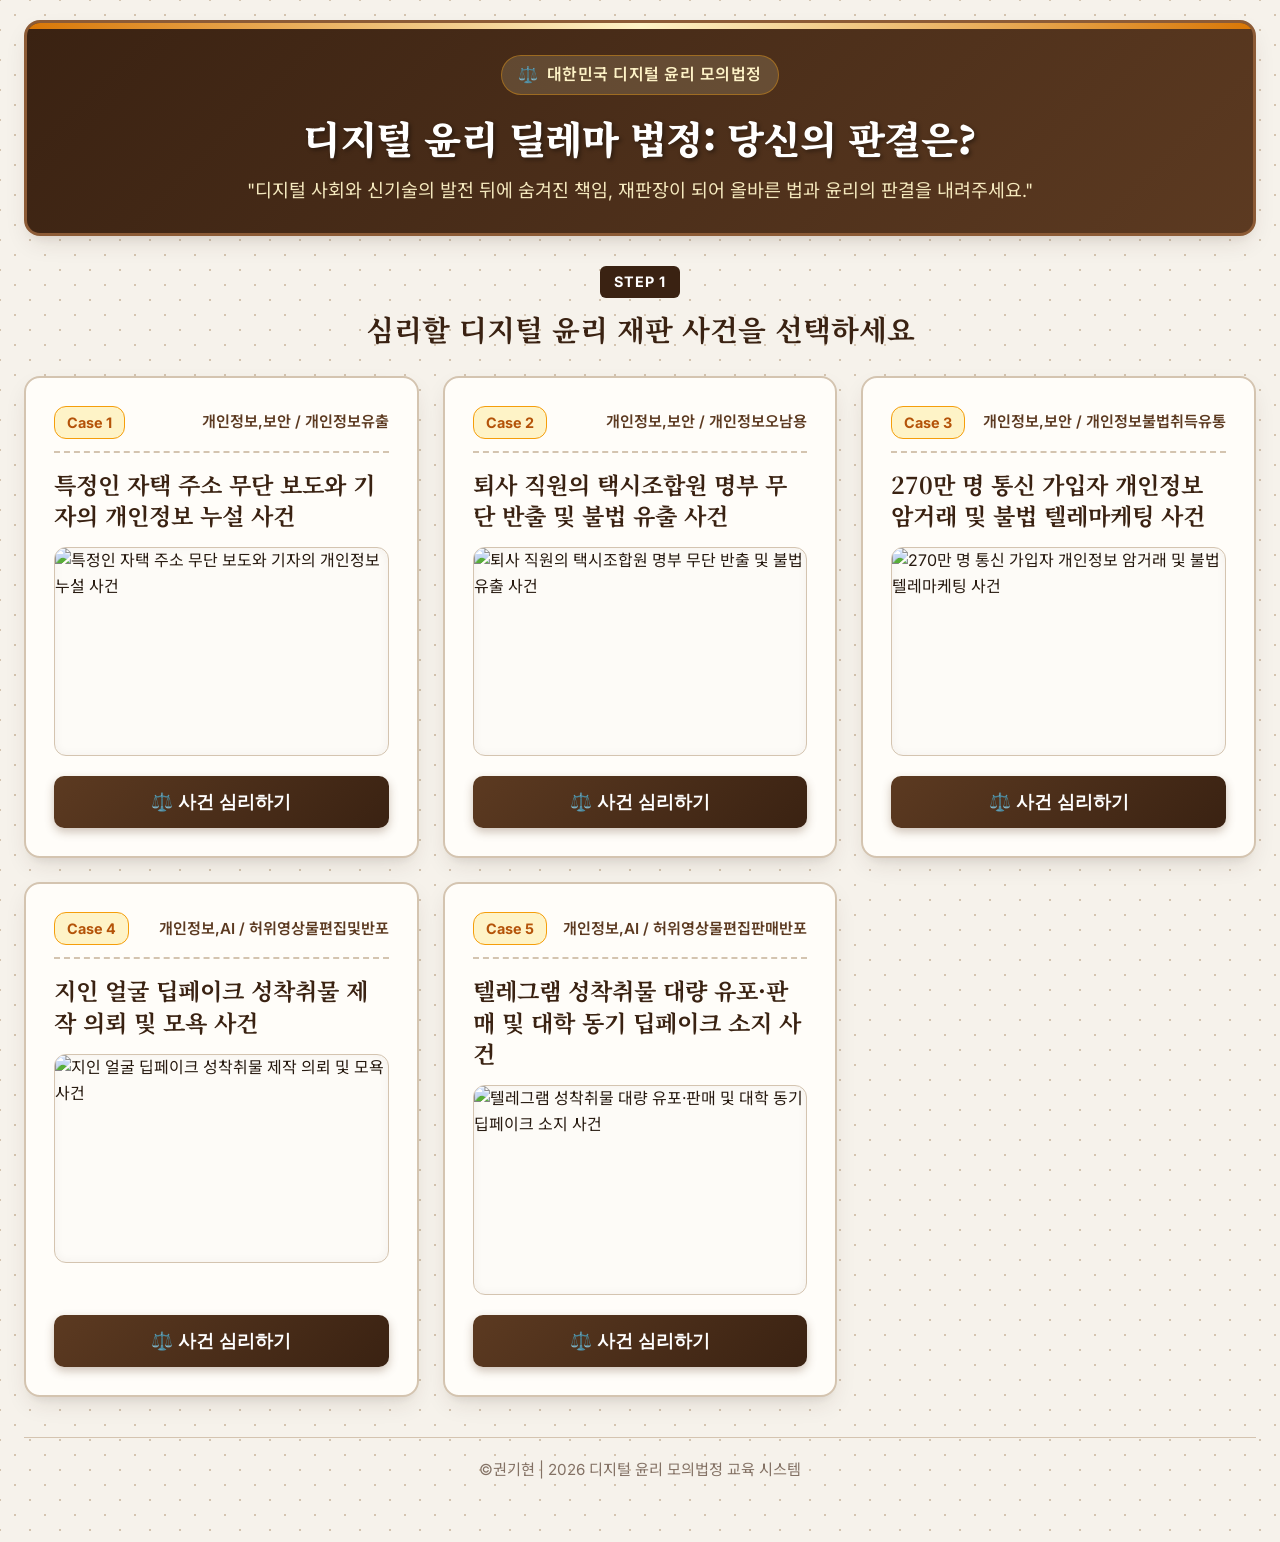
==== commit fb235a7e: "feat: 메인 화면 사례 카드에 요약설명 대신 실제 사건 대표 이미지 삽입 및 UI 최적화" ====
--- a/digital_ethics.html
+++ b/digital_ethics.html
@@ -6,946 +6,915 @@
   <meta name="viewport" content="width=device-width, initial-scale=1.0" />
   <title>디지털 윤리 딜레마 법정: 당신의 판결은?</title>
   <style>
-    /* 🏛️ 디지털 윤리 딜레마 법정: 클래식 고풍 원목 테마 CSS */
-
-    :root {
-      /* 컬러스킴: 마호가니 원목, 앤티크 골드, 크림 아이보리 배경 */
-      --bg-court: #f6f2eb;
-      --bg-paper: #fffdf9;
-      --bg-card: #fcf9f2;
-
-      --wood-dark: #3a2212;
-      --wood-medium: #5c3a21;
-      --wood-light: #8c5b36;
-      --wood-border: #d4c4b0;
-
-      --gold-primary: #b45309;
-      --gold-light: #fef3c7;
-      --gold-border: #f59e0b;
-      --gold-hover: #92400e;
-
-      --text-main: #271a10;
-      --text-sub: #57463a;
-      --text-muted: #847265;
-
-      --danger-red: #991b1b;
-      --danger-bg: #fef2f2;
-      --danger-border: #fecaca;
-
-      --success-green: #166534;
-      --success-bg: #f0fdf4;
-      --success-border: #bbf7d0;
-
-      --shadow-classic: 0 10px 25px -5px rgba(58, 34, 18, 0.12), 0 8px 10px -6px rgba(58, 34, 18, 0.08);
-      --shadow-paper: 0 4px 12px rgba(92, 58, 33, 0.08);
-
-      --font-serif: 'Noto Serif KR', serif;
-      --font-sans: 'Inter', 'Noto Sans KR', sans-serif;
-    }
-
-    * {
-      box-sizing: border-box;
-      margin: 0;
-      padding: 0;
-    }
-
-    body {
-      background-color: var(--bg-court);
-      background-image:
-        radial-gradient(var(--wood-border) 0.75px, transparent 0.75px),
-        radial-gradient(var(--wood-border) 0.75px, var(--bg-court) 0.75px);
-      background-size: 30px 30px;
-      background-position: 0 0, 15px 15px;
-      color: var(--text-main);
-      font-family: var(--font-sans);
-      line-height: 1.6;
-      min-height: 100vh;
-    }
-
-    /* 전체 래퍼 */
-    .court-wrapper {
-      max-width: 1280px;
-      margin: 0 auto;
-      padding: 20px 24px 60px 24px;
-      display: flex;
-      flex-direction: column;
-      min-height: 100vh;
-    }
-
-    /* 법정 헤더 */
-    .court-header {
-      text-align: center;
-      padding: 32px 20px 28px 20px;
-      background: linear-gradient(135deg, #3a2212 0%, #5c3a21 100%);
-      color: #fffdf9;
-      border-radius: 16px;
-      border: 3px solid #8c5b36;
-      box-shadow: var(--shadow-classic);
-      margin-bottom: 30px;
-      position: relative;
-      overflow: hidden;
-    }
-
-    .court-header::before {
-      content: '';
-      position: absolute;
-      top: 0;
-      left: 0;
-      right: 0;
-      height: 6px;
-      background: linear-gradient(90deg, #d97706, #fef3c7, #d97706);
-    }
-
-    .header-badge {
-      display: inline-flex;
-      align-items: center;
-      gap: 8px;
-      background: rgba(254, 243, 199, 0.15);
-      border: 1px solid rgba(245, 158, 11, 0.4);
-      padding: 6px 16px;
-      border-radius: 20px;
-      font-size: 1rem;
-      font-weight: 600;
-      color: #fef3c7;
-      letter-spacing: 0.5px;
-      margin-bottom: 12px;
-    }
-
-    .court-title {
-      font-family: var(--font-serif);
-      font-size: 2.4rem;
-      font-weight: 900;
-      letter-spacing: -0.5px;
-      color: #ffffff;
-      text-shadow: 2px 2px 4px rgba(0, 0, 0, 0.4);
-      margin-bottom: 8px;
-    }
-
-    .court-subtitle {
-      font-size: 1.15rem;
-      color: #fef3c7;
-      font-weight: 400;
-      max-width: 800px;
-      margin: 0 auto;
-      opacity: 0.95;
-    }
-
-    /* 컨테이너 및 뷰 전환 */
-    .court-container {
-      flex: 1;
-    }
-
-    .step-view {
-      display: none;
-    }
-
-    .step-view.active {
-      display: block;
-      animation: fadeIn 0.4s ease-out forwards;
-    }
-
-    @keyframes fadeIn {
-      from {
-        opacity: 0;
-        transform: translateY(10px);
-      }
-
-      to {
-        opacity: 1;
-        transform: translateY(0);
-      }
-    }
-
-    /* 🎮 STEP 1: 메인 사례 선택 */
-    .step-header {
-      margin-bottom: 24px;
-      text-align: center;
-    }
-
-    .step-tag {
-      display: inline-block;
-      background: var(--wood-dark);
-      color: #fff;
-      font-weight: 700;
-      padding: 4px 14px;
-      border-radius: 6px;
-      font-size: 0.9rem;
-      margin-bottom: 8px;
-      letter-spacing: 1px;
-    }
-
-    .step-header h2 {
-      font-family: var(--font-serif);
-      font-size: 1.8rem;
-      color: var(--wood-dark);
-    }
-
-    .case-grid {
-      display: grid;
-      grid-template-columns: repeat(auto-fit, minmax(340px, 1fr));
-      gap: 24px;
-    }
-
-    /* 사례 카드 커스텀 디자인 */
-    .case-card {
-      background: var(--bg-paper);
-      border: 2px solid var(--wood-border);
-      border-radius: 16px;
-      padding: 28px;
-      display: flex;
-      flex-direction: column;
-      justify-content: space-between;
-      box-shadow: var(--shadow-classic);
-      transition: all 0.25s ease;
-      position: relative;
-    }
-
-    .case-card:hover {
-      transform: translateY(-5px);
-      border-color: var(--gold-primary);
-      box-shadow: 0 15px 30px rgba(58, 34, 18, 0.18);
-    }
-
-    .case-card-header {
-      display: flex;
-      justify-content: space-between;
-      align-items: center;
-      margin-bottom: 16px;
-      padding-bottom: 12px;
-      border-bottom: 2px dashed var(--wood-border);
-    }
-
-    .case-num-pill {
-      background: var(--gold-light);
-      color: var(--gold-primary);
-      font-weight: 700;
-      font-size: 0.9rem;
-      padding: 4px 12px;
-      border-radius: 12px;
-      border: 1px solid var(--gold-border);
-    }
-
-    .case-category {
-      font-size: 0.95rem;
-      color: var(--wood-medium);
-      font-weight: 600;
-    }
-
-    .case-card-title {
-      font-family: var(--font-serif);
-      font-size: 1.45rem;
-      color: var(--wood-dark);
-      font-weight: 700;
-      margin-bottom: 12px;
-      line-height: 1.35;
-    }
-
-    .case-card-desc {
-      font-size: 1.05rem;
-      color: var(--text-sub);
-      margin-bottom: 24px;
-      flex: 1;
-    }
-
-    .btn-start-trial {
-      width: 100%;
-      padding: 14px;
-      background: linear-gradient(135deg, var(--wood-medium), var(--wood-dark));
-      color: #ffffff;
-      font-size: 1.1rem;
-      font-weight: 700;
-      border: none;
-      border-radius: 10px;
-      cursor: pointer;
-      box-shadow: 0 4px 10px rgba(92, 58, 33, 0.3);
-      transition: all 0.2s ease;
-      display: flex;
-      align-items: center;
-      justify-content: center;
-      gap: 8px;
-    }
-
-    .btn-start-trial:hover {
-      background: linear-gradient(135deg, var(--gold-primary), var(--wood-medium));
-      box-shadow: 0 6px 14px rgba(180, 83, 9, 0.4);
-    }
-
-    /* 🎮 STEP 2: 사건 심리 및 모의 판결 */
-    .view-navigation {
-      display: flex;
-      justify-content: space-between;
-      align-items: center;
-      margin-bottom: 20px;
-    }
-
-    .btn-back {
-      background: #ffffff;
-      border: 2px solid var(--wood-border);
-      color: var(--wood-dark);
-      font-weight: 700;
-      padding: 10px 18px;
-      border-radius: 8px;
-      cursor: pointer;
-      font-size: 1rem;
-      transition: all 0.2s ease;
-    }
-
-    .btn-back:hover {
-      background: var(--gold-light);
-      border-color: var(--gold-primary);
-      color: var(--gold-primary);
-    }
-
-    .case-badge {
-      background: var(--wood-dark);
-      color: #fff;
-      font-family: var(--font-serif);
-      font-weight: 700;
-      padding: 8px 20px;
-      border-radius: 20px;
-      font-size: 1.1rem;
-    }
-
-    .trial-layout {
-      display: grid;
-      grid-template-columns: 2.2fr 1fr;
-      gap: 24px;
-    }
-
-    @media (max-width: 992px) {
-      .trial-layout {
-        grid-template-columns: 1fr;
-      }
-    }
-
-    .paper-card {
-      background: var(--bg-paper);
-      border: 2px solid var(--wood-border);
-      border-radius: 14px;
-      padding: 24px;
-      margin-bottom: 24px;
-      box-shadow: var(--shadow-paper);
-    }
-
-    .card-header {
-      display: flex;
-      align-items: center;
-      gap: 12px;
-      margin-bottom: 18px;
-      padding-bottom: 12px;
-      border-bottom: 2px solid var(--wood-border);
-    }
-
-    .gavel-icon {
-      font-size: 1.6rem;
-    }
-
-    .section-num {
-      background: var(--gold-primary);
-      color: #ffffff;
-      width: 28px;
-      height: 28px;
-      border-radius: 50%;
-      display: flex;
-      align-items: center;
-      justify-content: center;
-      font-weight: 700;
-      font-size: 0.95rem;
-    }
-
-    .card-header h2 {
-      font-family: var(--font-serif);
-      font-size: 1.4rem;
-      color: var(--wood-dark);
-      font-weight: 700;
-    }
-
-    /* 줄글 스토리 및 주장 */
-    .story-content {
-      font-size: 1.15rem;
-      color: var(--text-main);
-      line-height: 1.8;
-      margin-bottom: 20px;
-      background: #fdfbf7;
-      padding: 20px;
-      border-radius: 10px;
-      border-left: 4px solid var(--wood-light);
-    }
-
-    .arguments-grid {
-      display: grid;
-      grid-template-columns: 1fr 1fr;
-      gap: 16px;
-    }
-
-    @media (max-width: 640px) {
-      .arguments-grid {
-        grid-template-columns: 1fr;
-      }
-    }
-
-    .arg-box {
-      padding: 16px;
-      border-radius: 10px;
-      font-size: 1.05rem;
-    }
-
-    .suspect-arg {
-      background: #fefce8;
-      border: 1px solid #fef08a;
-      color: #713f12;
-    }
-
-    .victim-arg {
-      background: #fef2f2;
-      border: 1px solid #fecaca;
-      color: #7f1d1d;
-    }
-
-    .arg-box h3 {
-      font-size: 1.1rem;
-      margin-bottom: 8px;
-      font-family: var(--font-serif);
-    }
-
-    /* 체크리스트 */
-    .checklist-container {
-      display: grid;
-      grid-template-columns: 1fr 1fr;
-      gap: 20px;
-    }
-
-    @media (max-width: 768px) {
-      .checklist-container {
-        grid-template-columns: 1fr;
-      }
-    }
-
-    .check-group {
-      border-radius: 10px;
-      padding: 16px;
-      border: 1px solid var(--wood-border);
-    }
-
-    .agg-group {
-      background: #fff8f8;
-      border-color: var(--danger-border);
-    }
-
-    .mitig-group {
-      background: #f6fff8;
-      border-color: var(--success-border);
-    }
-
-    .group-title {
-      display: flex;
-      justify-content: space-between;
-      align-items: center;
-      font-weight: 700;
-      font-size: 1.1rem;
-      margin-bottom: 14px;
-      padding-bottom: 8px;
-      border-bottom: 1px solid rgba(0, 0, 0, 0.1);
-    }
-
-    .agg-title {
-      color: var(--danger-red);
-    }
-
-    .mitig-title {
-      color: var(--success-green);
-    }
-
-    .group-count {
-      font-size: 0.9rem;
-      padding: 2px 8px;
-      border-radius: 10px;
-      background: rgba(0, 0, 0, 0.06);
-    }
-
-    .check-item {
-      display: flex;
-      align-items: flex-start;
-      gap: 10px;
-      margin-bottom: 12px;
-      cursor: pointer;
-      font-size: 1.05rem;
-      color: var(--text-main);
-      user-select: none;
-    }
-
-    .check-item input[type="checkbox"] {
-      width: 20px;
-      height: 20px;
-      margin-top: 2px;
-      accent-color: var(--wood-dark);
-      cursor: pointer;
-    }
-
-    /* 선고 형량 선택 */
-    .sentence-controls {
-      display: grid;
-      grid-template-columns: repeat(auto-fit, minmax(220px, 1fr));
-      gap: 16px;
-      margin-bottom: 24px;
-    }
-
-    .control-box {
-      display: flex;
-      flex-direction: column;
-      gap: 8px;
-    }
-
-    .control-box label {
-      font-weight: 700;
-      font-size: 1.05rem;
-      color: var(--wood-dark);
-    }
-
-    .court-select {
-      padding: 12px 14px;
-      border: 2px solid var(--wood-border);
-      border-radius: 8px;
-      font-size: 1.05rem;
-      background-color: #ffffff;
-      color: var(--text-main);
-      font-weight: 500;
-      cursor: pointer;
-      outline: none;
-      transition: border-color 0.2s ease;
-    }
-
-    .court-select:focus {
-      border-color: var(--gold-primary);
-    }
-
-    .action-bar {
-      text-align: center;
-      margin-top: 10px;
-    }
-
-    .btn-judge {
-      background: linear-gradient(135deg, #b45309, #78350f);
-      color: #ffffff;
-      font-size: 1.3rem;
-      font-family: var(--font-serif);
-      font-weight: 700;
-      padding: 16px 36px;
-      border: none;
-      border-radius: 12px;
-      cursor: pointer;
-      box-shadow: 0 6px 16px rgba(180, 83, 9, 0.4);
-      transition: all 0.2s ease;
-    }
-
-    .btn-judge:hover {
-      transform: translateY(-2px);
-      box-shadow: 0 8px 22px rgba(180, 83, 9, 0.55);
-      background: linear-gradient(135deg, #d97706, #92400e);
-    }
-
-    /* 사이드바 가이드 */
-    .guide-card {
-      background: #fdfbf7;
-      border: 2px solid var(--gold-border);
-      position: sticky;
-      top: 20px;
-    }
-
-    .guide-header {
-      padding-bottom: 10px;
-      margin-bottom: 16px;
-      border-bottom: 2px solid var(--gold-border);
-    }
-
-    .guide-header h3 {
-      font-family: var(--font-serif);
-      color: var(--wood-dark);
-      font-size: 1.25rem;
-    }
-
-    .guide-section {
-      margin-bottom: 20px;
-    }
-
-    .guide-section h4 {
-      font-size: 1.05rem;
-      color: var(--gold-primary);
-      margin-bottom: 6px;
-    }
-
-    .guide-section p,
-    .guide-section li {
-      font-size: 0.95rem;
-      color: var(--text-sub);
-    }
-
-    .example-box {
-      background: var(--gold-light);
-      padding: 10px;
-      border-radius: 6px;
-      margin-top: 8px;
-      border-left: 3px solid var(--gold-primary);
-    }
-
-    .law-box {
-      background: #f5eedf;
-      padding: 12px;
-      border-radius: 6px;
-      font-size: 0.95rem;
-      color: var(--wood-dark);
-      font-weight: 500;
-      border: 1px solid var(--wood-border);
-    }
-
-    .rule-list {
-      padding-left: 18px;
-      margin-top: 6px;
-    }
-
-    .rule-list li {
-      margin-bottom: 4px;
-    }
-
-    /* 🎮 STEP 3: 결과 비교 및 판결문 */
-    .result-summary-card {
-      border: 2px solid var(--gold-primary);
-    }
-
-    .result-header {
-      display: flex;
-      justify-content: space-between;
-      align-items: center;
-      flex-wrap: wrap;
-      gap: 12px;
-      margin-bottom: 20px;
-      padding-bottom: 14px;
-      border-bottom: 2px solid var(--wood-border);
-    }
-
-    .result-header h2 {
-      font-family: var(--font-serif);
-      font-size: 1.6rem;
-      color: var(--wood-dark);
-    }
-
-    .accuracy-pill {
-      padding: 8px 18px;
-      border-radius: 20px;
-      font-weight: 700;
-      font-size: 1.05rem;
-    }
-
-    .accuracy-pill.high {
-      background: var(--success-bg);
-      color: var(--success-green);
-      border: 1px solid var(--success-border);
-    }
-
-    .accuracy-pill.medium {
-      background: var(--gold-light);
-      color: var(--gold-primary);
-      border: 1px solid var(--gold-border);
-    }
-
-    .accuracy-pill.low {
-      background: var(--danger-bg);
-      color: var(--danger-red);
-      border: 1px solid var(--danger-border);
-    }
-
-    /* 비교 테이블 */
-    .comparison-table-wrapper {
-      overflow-x: auto;
-      margin-bottom: 20px;
-    }
-
-    .comparison-table {
-      width: 100%;
-      border-collapse: collapse;
-      background: #ffffff;
-      border-radius: 8px;
-      overflow: hidden;
-      border: 1px solid var(--wood-border);
-    }
-
-    .comparison-table th {
-      padding: 14px 18px;
-      font-family: var(--font-serif);
-      font-size: 1.15rem;
-      text-align: left;
-    }
-
-    .my-col {
-      background: #fefce8;
-      color: #713f12;
-      border-right: 1px solid var(--wood-border);
-    }
-
-    .std-col {
-      background: #f0f9ff;
-      color: #0c4a6e;
-    }
-
-    .comparison-table td {
-      padding: 16px 18px;
-      vertical-align: top;
-      border-top: 1px solid var(--wood-border);
-    }
-
-    .comparison-table td:first-child {
-      border-right: 1px solid var(--wood-border);
-    }
-
-    .verdict-tag {
-      font-size: 1.25rem;
-      font-weight: 700;
-      padding: 10px 14px;
-      border-radius: 8px;
-      display: inline-block;
-    }
-
-    .my-verdict {
-      background: #fef3c7;
-      color: #92400e;
-      border: 1px solid #f59e0b;
-    }
-
-    .std-verdict {
-      background: #e0f2fe;
-      color: #0369a1;
-      border: 1px solid #0284c7;
-    }
-
-    .checklist-cell h4 {
-      font-size: 1rem;
-      color: var(--text-sub);
-      margin-bottom: 10px;
-    }
-
-    .factor-list {
-      list-style: none;
-    }
-
-    .factor-list li {
-      font-size: 0.95rem;
-      margin-bottom: 6px;
-      padding: 4px 8px;
-      border-radius: 4px;
-    }
-
-    .factor-list .tag-agg {
-      background: #fee2e2;
-      color: #991b1b;
-    }
-
-    .factor-list .tag-mitig {
-      background: #dcfce7;
-      color: #166534;
-    }
-
-    .feedback-banner {
-      padding: 16px;
-      border-radius: 8px;
-      font-size: 1.1rem;
-      font-weight: 600;
-      text-align: center;
-      background: var(--gold-light);
-      color: var(--wood-dark);
-      border: 1px solid var(--gold-border);
-    }
-
-    /* 📜 가상 판결문 스타일 */
-    .court-verdict-paper {
-      background: #fffdf9;
-      border: 3px double var(--wood-dark);
-      border-radius: 12px;
-      padding: 40px 32px;
-      margin-bottom: 24px;
-      box-shadow: 0 10px 30px rgba(58, 34, 18, 0.15);
-      position: relative;
-    }
-
-    .verdict-seal {
-      position: absolute;
-      top: 30px;
-      right: 40px;
-      width: 70px;
-      height: 70px;
-      border: 3px double #991b1b;
-      color: #991b1b;
-      border-radius: 50%;
-      display: flex;
-      align-items: center;
-      justify-content: center;
-      font-family: var(--font-serif);
-      font-weight: 900;
-      font-size: 1.4rem;
-      transform: rotate(-15deg);
-      opacity: 0.85;
-    }
-
-    .verdict-title {
-      text-align: center;
-      font-family: var(--font-serif);
-      font-size: 2.2rem;
-      letter-spacing: 12px;
-      color: var(--wood-dark);
-      margin-bottom: 24px;
-      font-weight: 900;
-    }
-
-    .verdict-meta {
-      font-size: 1.05rem;
-      color: var(--text-sub);
-      margin-bottom: 20px;
-      line-height: 1.8;
-    }
-
-    .verdict-divider {
-      border: 0;
-      height: 1px;
-      background: linear-gradient(90deg, transparent, var(--wood-border), transparent);
-      margin: 24px 0;
-    }
-
-    .verdict-section {
-      margin-bottom: 24px;
-    }
-
-    .v-sec-title {
-      font-family: var(--font-serif);
-      font-size: 1.3rem;
-      color: var(--wood-dark);
-      margin-bottom: 12px;
-    }
-
-    .v-content {
-      font-size: 1.1rem;
-      color: var(--text-main);
-      line-height: 1.8;
-    }
-
-    .order-text {
-      background: #fdfbf7;
-      padding: 16px 20px;
-      border-radius: 8px;
-      font-family: var(--font-serif);
-      font-weight: 700;
-      font-size: 1.25rem;
-      color: var(--wood-dark);
-      border-left: 4px solid var(--gold-primary);
-    }
-
-    .law-summary-box {
-      background: #f8f6f0;
-      padding: 16px;
-      border-radius: 8px;
-      font-size: 1.05rem;
-      color: var(--text-sub);
-      border: 1px solid var(--wood-border);
-    }
-
-    .real-judge-box {
-      background: #fdfbf5;
-      border: 1px solid #e2d7c5;
-      border-left: 5px solid var(--wood-medium);
-      padding: 18px 20px;
-      border-radius: 8px;
-      font-size: 1.05rem;
-      color: var(--text-main);
-      line-height: 1.75;
-    }
-
-    .real-judge-box p {
-      margin-bottom: 10px;
-    }
-
-    .real-judge-box p:last-child {
-      margin-bottom: 0;
-    }
-
-    /* 디지털 윤리 교훈 카드 */
-    .lesson-card {
-      background: linear-gradient(135deg, #5c3a21, #3a2212);
-      color: #ffffff;
-      border: 2px solid var(--gold-border);
-    }
-
-    .lesson-header {
-      display: flex;
-      align-items: center;
-      gap: 10px;
-      margin-bottom: 12px;
-    }
-
-    .lesson-header h3 {
-      font-family: var(--font-serif);
-      font-size: 1.3rem;
-      color: #fef3c7;
-    }
-
-    .lesson-quote {
-      font-family: var(--font-serif);
-      font-size: 1.25rem;
-      font-weight: 600;
-      color: #ffffff;
-      line-height: 1.7;
-      padding-left: 16px;
-      border-left: 3px solid var(--gold-border);
-    }
-
-    /* 하단 버튼 네비게이션 */
-    .bottom-nav {
-      display: flex;
-      justify-content: center;
-      gap: 20px;
-      margin-top: 30px;
-      flex-wrap: wrap;
-    }
-
-    .btn-pri,
-    .btn-sec {
-      padding: 14px 28px;
-      font-size: 1.15rem;
-      font-weight: 700;
-      border-radius: 10px;
-      cursor: pointer;
-      border: none;
-      transition: all 0.2s ease;
-    }
-
-    .btn-pri {
-      background: linear-gradient(135deg, var(--wood-medium), var(--wood-dark));
-      color: #ffffff;
-      box-shadow: 0 4px 12px rgba(58, 34, 18, 0.3);
-    }
-
-    .btn-pri:hover {
-      background: linear-gradient(135deg, var(--gold-primary), var(--wood-medium));
-    }
-
-    .btn-sec {
-      background: #ffffff;
-      border: 2px solid var(--wood-border);
-      color: var(--wood-dark);
-    }
-
-    .btn-sec:hover {
-      background: var(--gold-light);
-      border-color: var(--gold-primary);
-    }
-
-    /* 푸터 */
-    .court-footer {
-      text-align: center;
-      margin-top: 40px;
-      padding-top: 20px;
-      border-top: 1px solid var(--wood-border);
-      color: var(--text-muted);
-      font-size: 0.95rem;
-    }
-  </style>
+/* 🏛️ 디지털 윤리 딜레마 법정: 클래식 고풍 원목 테마 CSS */
+
+:root {
+  /* 컬러스킴: 마호가니 원목, 앤티크 골드, 크림 아이보리 배경 */
+  --bg-court: #f6f2eb;
+  --bg-paper: #fffdf9;
+  --bg-card: #fcf9f2;
+  
+  --wood-dark: #3a2212;
+  --wood-medium: #5c3a21;
+  --wood-light: #8c5b36;
+  --wood-border: #d4c4b0;
+  
+  --gold-primary: #b45309;
+  --gold-light: #fef3c7;
+  --gold-border: #f59e0b;
+  --gold-hover: #92400e;
+
+  --text-main: #271a10;
+  --text-sub: #57463a;
+  --text-muted: #847265;
+  
+  --danger-red: #991b1b;
+  --danger-bg: #fef2f2;
+  --danger-border: #fecaca;
+
+  --success-green: #166534;
+  --success-bg: #f0fdf4;
+  --success-border: #bbf7d0;
+
+  --shadow-classic: 0 10px 25px -5px rgba(58, 34, 18, 0.12), 0 8px 10px -6px rgba(58, 34, 18, 0.08);
+  --shadow-paper: 0 4px 12px rgba(92, 58, 33, 0.08);
+
+  --font-serif: 'Noto Serif KR', serif;
+  --font-sans: 'Inter', 'Noto Sans KR', sans-serif;
+}
+
+* {
+  box-sizing: border-box;
+  margin: 0;
+  padding: 0;
+}
+
+body {
+  background-color: var(--bg-court);
+  background-image: 
+    radial-gradient(var(--wood-border) 0.75px, transparent 0.75px),
+    radial-gradient(var(--wood-border) 0.75px, var(--bg-court) 0.75px);
+  background-size: 30px 30px;
+  background-position: 0 0, 15px 15px;
+  color: var(--text-main);
+  font-family: var(--font-sans);
+  line-height: 1.6;
+  min-height: 100vh;
+}
+
+/* 전체 래퍼 */
+.court-wrapper {
+  max-width: 1280px;
+  margin: 0 auto;
+  padding: 20px 24px 60px 24px;
+  display: flex;
+  flex-direction: column;
+  min-height: 100vh;
+}
+
+/* 법정 헤더 */
+.court-header {
+  text-align: center;
+  padding: 32px 20px 28px 20px;
+  background: linear-gradient(135deg, #3a2212 0%, #5c3a21 100%);
+  color: #fffdf9;
+  border-radius: 16px;
+  border: 3px solid #8c5b36;
+  box-shadow: var(--shadow-classic);
+  margin-bottom: 30px;
+  position: relative;
+  overflow: hidden;
+}
+
+.court-header::before {
+  content: '';
+  position: absolute;
+  top: 0; left: 0; right: 0; height: 6px;
+  background: linear-gradient(90deg, #d97706, #fef3c7, #d97706);
+}
+
+.header-badge {
+  display: inline-flex;
+  align-items: center;
+  gap: 8px;
+  background: rgba(254, 243, 199, 0.15);
+  border: 1px solid rgba(245, 158, 11, 0.4);
+  padding: 6px 16px;
+  border-radius: 20px;
+  font-size: 1rem;
+  font-weight: 600;
+  color: #fef3c7;
+  letter-spacing: 0.5px;
+  margin-bottom: 12px;
+}
+
+.court-title {
+  font-family: var(--font-serif);
+  font-size: 2.4rem;
+  font-weight: 900;
+  letter-spacing: -0.5px;
+  color: #ffffff;
+  text-shadow: 2px 2px 4px rgba(0, 0, 0, 0.4);
+  margin-bottom: 8px;
+}
+
+.court-subtitle {
+  font-size: 1.15rem;
+  color: #fef3c7;
+  font-weight: 400;
+  max-width: 800px;
+  margin: 0 auto;
+  opacity: 0.95;
+}
+
+/* 컨테이너 및 뷰 전환 */
+.court-container {
+  flex: 1;
+}
+
+.step-view {
+  display: none;
+}
+
+.step-view.active {
+  display: block;
+  animation: fadeIn 0.4s ease-out forwards;
+}
+
+@keyframes fadeIn {
+  from { opacity: 0; transform: translateY(10px); }
+  to { opacity: 1; transform: translateY(0); }
+}
+
+/* 🎮 STEP 1: 메인 사례 선택 */
+.step-header {
+  margin-bottom: 24px;
+  text-align: center;
+}
+
+.step-tag {
+  display: inline-block;
+  background: var(--wood-dark);
+  color: #fff;
+  font-weight: 700;
+  padding: 4px 14px;
+  border-radius: 6px;
+  font-size: 0.9rem;
+  margin-bottom: 8px;
+  letter-spacing: 1px;
+}
+
+.step-header h2 {
+  font-family: var(--font-serif);
+  font-size: 1.8rem;
+  color: var(--wood-dark);
+}
+
+.case-grid {
+  display: grid;
+  grid-template-columns: repeat(auto-fit, minmax(340px, 1fr));
+  gap: 24px;
+}
+
+/* 사례 카드 커스텀 디자인 */
+.case-card {
+  background: var(--bg-paper);
+  border: 2px solid var(--wood-border);
+  border-radius: 16px;
+  padding: 28px;
+  display: flex;
+  flex-direction: column;
+  justify-content: space-between;
+  box-shadow: var(--shadow-classic);
+  transition: all 0.25s ease;
+  position: relative;
+}
+
+.case-card:hover {
+  transform: translateY(-5px);
+  border-color: var(--gold-primary);
+  box-shadow: 0 15px 30px rgba(58, 34, 18, 0.18);
+}
+
+.case-card-header {
+  display: flex;
+  justify-content: space-between;
+  align-items: center;
+  margin-bottom: 16px;
+  padding-bottom: 12px;
+  border-bottom: 2px dashed var(--wood-border);
+}
+
+.case-num-pill {
+  background: var(--gold-light);
+  color: var(--gold-primary);
+  font-weight: 700;
+  font-size: 0.9rem;
+  padding: 4px 12px;
+  border-radius: 12px;
+  border: 1px solid var(--gold-border);
+}
+
+.case-category {
+  font-size: 0.95rem;
+  color: var(--wood-medium);
+  font-weight: 600;
+}
+
+.case-card-title {
+  font-family: var(--font-serif);
+  font-size: 1.45rem;
+  color: var(--wood-dark);
+  font-weight: 700;
+  margin-bottom: 16px;
+  line-height: 1.35;
+}
+
+.case-card-img-wrapper {
+  width: 100%;
+  aspect-ratio: 16 / 10;
+  border-radius: 12px;
+  overflow: hidden;
+  margin-bottom: 20px;
+  border: 1px solid var(--wood-border);
+  background-color: #fdfbf7;
+  box-shadow: inset 0 0 10px rgba(58, 34, 18, 0.05);
+}
+
+.case-card-img {
+  width: 100%;
+  height: 100%;
+  object-fit: cover;
+  display: block;
+  transition: transform 0.35s ease;
+}
+
+.case-card:hover .case-card-img {
+  transform: scale(1.04);
+}
+
+.btn-start-trial {
+  width: 100%;
+  padding: 14px;
+  background: linear-gradient(135deg, var(--wood-medium), var(--wood-dark));
+  color: #ffffff;
+  font-size: 1.1rem;
+  font-weight: 700;
+  border: none;
+  border-radius: 10px;
+  cursor: pointer;
+  box-shadow: 0 4px 10px rgba(92, 58, 33, 0.3);
+  transition: all 0.2s ease;
+  display: flex;
+  align-items: center;
+  justify-content: center;
+  gap: 8px;
+}
+
+.btn-start-trial:hover {
+  background: linear-gradient(135deg, var(--gold-primary), var(--wood-medium));
+  box-shadow: 0 6px 14px rgba(180, 83, 9, 0.4);
+}
+
+/* 🎮 STEP 2: 사건 심리 및 모의 판결 */
+.view-navigation {
+  display: flex;
+  justify-content: space-between;
+  align-items: center;
+  margin-bottom: 20px;
+}
+
+.btn-back {
+  background: #ffffff;
+  border: 2px solid var(--wood-border);
+  color: var(--wood-dark);
+  font-weight: 700;
+  padding: 10px 18px;
+  border-radius: 8px;
+  cursor: pointer;
+  font-size: 1rem;
+  transition: all 0.2s ease;
+}
+
+.btn-back:hover {
+  background: var(--gold-light);
+  border-color: var(--gold-primary);
+  color: var(--gold-primary);
+}
+
+.case-badge {
+  background: var(--wood-dark);
+  color: #fff;
+  font-family: var(--font-serif);
+  font-weight: 700;
+  padding: 8px 20px;
+  border-radius: 20px;
+  font-size: 1.1rem;
+}
+
+.trial-layout {
+  display: grid;
+  grid-template-columns: 2.2fr 1fr;
+  gap: 24px;
+}
+
+@media (max-width: 992px) {
+  .trial-layout {
+    grid-template-columns: 1fr;
+  }
+}
+
+.paper-card {
+  background: var(--bg-paper);
+  border: 2px solid var(--wood-border);
+  border-radius: 14px;
+  padding: 24px;
+  margin-bottom: 24px;
+  box-shadow: var(--shadow-paper);
+}
+
+.card-header {
+  display: flex;
+  align-items: center;
+  gap: 12px;
+  margin-bottom: 18px;
+  padding-bottom: 12px;
+  border-bottom: 2px solid var(--wood-border);
+}
+
+.gavel-icon {
+  font-size: 1.6rem;
+}
+
+.section-num {
+  background: var(--gold-primary);
+  color: #ffffff;
+  width: 28px;
+  height: 28px;
+  border-radius: 50%;
+  display: flex;
+  align-items: center;
+  justify-content: center;
+  font-weight: 700;
+  font-size: 0.95rem;
+}
+
+.card-header h2 {
+  font-family: var(--font-serif);
+  font-size: 1.4rem;
+  color: var(--wood-dark);
+  font-weight: 700;
+}
+
+/* 줄글 스토리 및 주장 */
+.story-content {
+  font-size: 1.15rem;
+  color: var(--text-main);
+  line-height: 1.8;
+  margin-bottom: 20px;
+  background: #fdfbf7;
+  padding: 20px;
+  border-radius: 10px;
+  border-left: 4px solid var(--wood-light);
+}
+
+.arguments-grid {
+  display: grid;
+  grid-template-columns: 1fr 1fr;
+  gap: 16px;
+}
+
+@media (max-width: 640px) {
+  .arguments-grid {
+    grid-template-columns: 1fr;
+  }
+}
+
+.arg-box {
+  padding: 16px;
+  border-radius: 10px;
+  font-size: 1.05rem;
+}
+
+.suspect-arg {
+  background: #fefce8;
+  border: 1px solid #fef08a;
+  color: #713f12;
+}
+
+.victim-arg {
+  background: #fef2f2;
+  border: 1px solid #fecaca;
+  color: #7f1d1d;
+}
+
+.arg-box h3 {
+  font-size: 1.1rem;
+  margin-bottom: 8px;
+  font-family: var(--font-serif);
+}
+
+/* 체크리스트 */
+.checklist-container {
+  display: grid;
+  grid-template-columns: 1fr 1fr;
+  gap: 20px;
+}
+
+@media (max-width: 768px) {
+  .checklist-container {
+    grid-template-columns: 1fr;
+  }
+}
+
+.check-group {
+  border-radius: 10px;
+  padding: 16px;
+  border: 1px solid var(--wood-border);
+}
+
+.agg-group { background: #fff8f8; border-color: var(--danger-border); }
+.mitig-group { background: #f6fff8; border-color: var(--success-border); }
+
+.group-title {
+  display: flex;
+  justify-content: space-between;
+  align-items: center;
+  font-weight: 700;
+  font-size: 1.1rem;
+  margin-bottom: 14px;
+  padding-bottom: 8px;
+  border-bottom: 1px solid rgba(0,0,0,0.1);
+}
+
+.agg-title { color: var(--danger-red); }
+.mitig-title { color: var(--success-green); }
+
+.group-count {
+  font-size: 0.9rem;
+  padding: 2px 8px;
+  border-radius: 10px;
+  background: rgba(0,0,0,0.06);
+}
+
+.check-item {
+  display: flex;
+  align-items: flex-start;
+  gap: 10px;
+  margin-bottom: 12px;
+  cursor: pointer;
+  font-size: 1.05rem;
+  color: var(--text-main);
+  user-select: none;
+}
+
+.check-item input[type="checkbox"] {
+  width: 20px;
+  height: 20px;
+  margin-top: 2px;
+  accent-color: var(--wood-dark);
+  cursor: pointer;
+}
+
+/* 선고 형량 선택 */
+.sentence-controls {
+  display: grid;
+  grid-template-columns: repeat(auto-fit, minmax(220px, 1fr));
+  gap: 16px;
+  margin-bottom: 24px;
+}
+
+.control-box {
+  display: flex;
+  flex-direction: column;
+  gap: 8px;
+}
+
+.control-box label {
+  font-weight: 700;
+  font-size: 1.05rem;
+  color: var(--wood-dark);
+}
+
+.court-select {
+  padding: 12px 14px;
+  border: 2px solid var(--wood-border);
+  border-radius: 8px;
+  font-size: 1.05rem;
+  background-color: #ffffff;
+  color: var(--text-main);
+  font-weight: 500;
+  cursor: pointer;
+  outline: none;
+  transition: border-color 0.2s ease;
+}
+
+.court-select:focus {
+  border-color: var(--gold-primary);
+}
+
+.action-bar {
+  text-align: center;
+  margin-top: 10px;
+}
+
+.btn-judge {
+  background: linear-gradient(135deg, #b45309, #78350f);
+  color: #ffffff;
+  font-size: 1.3rem;
+  font-family: var(--font-serif);
+  font-weight: 700;
+  padding: 16px 36px;
+  border: none;
+  border-radius: 12px;
+  cursor: pointer;
+  box-shadow: 0 6px 16px rgba(180, 83, 9, 0.4);
+  transition: all 0.2s ease;
+}
+
+.btn-judge:hover {
+  transform: translateY(-2px);
+  box-shadow: 0 8px 22px rgba(180, 83, 9, 0.55);
+  background: linear-gradient(135deg, #d97706, #92400e);
+}
+
+/* 사이드바 가이드 */
+.guide-card {
+  background: #fdfbf7;
+  border: 2px solid var(--gold-border);
+  position: sticky;
+  top: 20px;
+}
+
+.guide-header {
+  padding-bottom: 10px;
+  margin-bottom: 16px;
+  border-bottom: 2px solid var(--gold-border);
+}
+
+.guide-header h3 {
+  font-family: var(--font-serif);
+  color: var(--wood-dark);
+  font-size: 1.25rem;
+}
+
+.guide-section {
+  margin-bottom: 20px;
+}
+
+.guide-section h4 {
+  font-size: 1.05rem;
+  color: var(--gold-primary);
+  margin-bottom: 6px;
+}
+
+.guide-section p, .guide-section li {
+  font-size: 0.95rem;
+  color: var(--text-sub);
+}
+
+.example-box {
+  background: var(--gold-light);
+  padding: 10px;
+  border-radius: 6px;
+  margin-top: 8px;
+  border-left: 3px solid var(--gold-primary);
+}
+
+.law-box {
+  background: #f5eedf;
+  padding: 12px;
+  border-radius: 6px;
+  font-size: 0.95rem;
+  color: var(--wood-dark);
+  font-weight: 500;
+  border: 1px solid var(--wood-border);
+}
+
+.rule-list {
+  padding-left: 18px;
+  margin-top: 6px;
+}
+
+.rule-list li {
+  margin-bottom: 4px;
+}
+
+/* 🎮 STEP 3: 결과 비교 및 판결문 */
+.result-summary-card {
+  border: 2px solid var(--gold-primary);
+}
+
+.result-header {
+  display: flex;
+  justify-content: space-between;
+  align-items: center;
+  flex-wrap: wrap;
+  gap: 12px;
+  margin-bottom: 20px;
+  padding-bottom: 14px;
+  border-bottom: 2px solid var(--wood-border);
+}
+
+.result-header h2 {
+  font-family: var(--font-serif);
+  font-size: 1.6rem;
+  color: var(--wood-dark);
+}
+
+.accuracy-pill {
+  padding: 8px 18px;
+  border-radius: 20px;
+  font-weight: 700;
+  font-size: 1.05rem;
+}
+
+.accuracy-pill.high {
+  background: var(--success-bg);
+  color: var(--success-green);
+  border: 1px solid var(--success-border);
+}
+
+.accuracy-pill.medium {
+  background: var(--gold-light);
+  color: var(--gold-primary);
+  border: 1px solid var(--gold-border);
+}
+
+.accuracy-pill.low {
+  background: var(--danger-bg);
+  color: var(--danger-red);
+  border: 1px solid var(--danger-border);
+}
+
+/* 비교 테이블 */
+.comparison-table-wrapper {
+  overflow-x: auto;
+  margin-bottom: 20px;
+}
+
+.comparison-table {
+  width: 100%;
+  border-collapse: collapse;
+  background: #ffffff;
+  border-radius: 8px;
+  overflow: hidden;
+  border: 1px solid var(--wood-border);
+}
+
+.comparison-table th {
+  padding: 14px 18px;
+  font-family: var(--font-serif);
+  font-size: 1.15rem;
+  text-align: left;
+}
+
+.my-col { background: #fefce8; color: #713f12; border-right: 1px solid var(--wood-border); }
+.std-col { background: #f0f9ff; color: #0c4a6e; }
+
+.comparison-table td {
+  padding: 16px 18px;
+  vertical-align: top;
+  border-top: 1px solid var(--wood-border);
+}
+
+.comparison-table td:first-child {
+  border-right: 1px solid var(--wood-border);
+}
+
+.verdict-tag {
+  font-size: 1.25rem;
+  font-weight: 700;
+  padding: 10px 14px;
+  border-radius: 8px;
+  display: inline-block;
+}
+
+.my-verdict { background: #fef3c7; color: #92400e; border: 1px solid #f59e0b; }
+.std-verdict { background: #e0f2fe; color: #0369a1; border: 1px solid #0284c7; }
+
+.checklist-cell h4 {
+  font-size: 1rem;
+  color: var(--text-sub);
+  margin-bottom: 10px;
+}
+
+.factor-list {
+  list-style: none;
+}
+
+.factor-list li {
+  font-size: 0.95rem;
+  margin-bottom: 6px;
+  padding: 4px 8px;
+  border-radius: 4px;
+}
+
+.factor-list .tag-agg { background: #fee2e2; color: #991b1b; }
+.factor-list .tag-mitig { background: #dcfce7; color: #166534; }
+
+.feedback-banner {
+  padding: 16px;
+  border-radius: 8px;
+  font-size: 1.1rem;
+  font-weight: 600;
+  text-align: center;
+  background: var(--gold-light);
+  color: var(--wood-dark);
+  border: 1px solid var(--gold-border);
+}
+
+/* 📜 가상 판결문 스타일 */
+.court-verdict-paper {
+  background: #fffdf9;
+  border: 3px double var(--wood-dark);
+  border-radius: 12px;
+  padding: 40px 32px;
+  margin-bottom: 24px;
+  box-shadow: 0 10px 30px rgba(58, 34, 18, 0.15);
+  position: relative;
+}
+
+.verdict-seal {
+  position: absolute;
+  top: 30px;
+  right: 40px;
+  width: 70px;
+  height: 70px;
+  border: 3px double #991b1b;
+  color: #991b1b;
+  border-radius: 50%;
+  display: flex;
+  align-items: center;
+  justify-content: center;
+  font-family: var(--font-serif);
+  font-weight: 900;
+  font-size: 1.4rem;
+  transform: rotate(-15deg);
+  opacity: 0.85;
+}
+
+.verdict-title {
+  text-align: center;
+  font-family: var(--font-serif);
+  font-size: 2.2rem;
+  letter-spacing: 12px;
+  color: var(--wood-dark);
+  margin-bottom: 24px;
+  font-weight: 900;
+}
+
+.verdict-meta {
+  font-size: 1.05rem;
+  color: var(--text-sub);
+  margin-bottom: 20px;
+  line-height: 1.8;
+}
+
+.verdict-divider {
+  border: 0;
+  height: 1px;
+  background: linear-gradient(90deg, transparent, var(--wood-border), transparent);
+  margin: 24px 0;
+}
+
+.verdict-section {
+  margin-bottom: 24px;
+}
+
+.v-sec-title {
+  font-family: var(--font-serif);
+  font-size: 1.3rem;
+  color: var(--wood-dark);
+  margin-bottom: 12px;
+}
+
+.v-content {
+  font-size: 1.1rem;
+  color: var(--text-main);
+  line-height: 1.8;
+}
+
+.order-text {
+  background: #fdfbf7;
+  padding: 16px 20px;
+  border-radius: 8px;
+  font-family: var(--font-serif);
+  font-weight: 700;
+  font-size: 1.25rem;
+  color: var(--wood-dark);
+  border-left: 4px solid var(--gold-primary);
+}
+
+.law-summary-box {
+  background: #f8f6f0;
+  padding: 16px;
+  border-radius: 8px;
+  font-size: 1.05rem;
+  color: var(--text-sub);
+  border: 1px solid var(--wood-border);
+}
+
+.real-judge-box {
+  background: #fdfbf5;
+  border: 1px solid #e2d7c5;
+  border-left: 5px solid var(--wood-medium);
+  padding: 18px 20px;
+  border-radius: 8px;
+  font-size: 1.05rem;
+  color: var(--text-main);
+  line-height: 1.75;
+}
+
+.real-judge-box p {
+  margin-bottom: 10px;
+}
+
+.real-judge-box p:last-child {
+  margin-bottom: 0;
+}
+
+/* 디지털 윤리 교훈 카드 */
+.lesson-card {
+  background: linear-gradient(135deg, #5c3a21, #3a2212);
+  color: #ffffff;
+  border: 2px solid var(--gold-border);
+}
+
+.lesson-header {
+  display: flex;
+  align-items: center;
+  gap: 10px;
+  margin-bottom: 12px;
+}
+
+.lesson-header h3 {
+  font-family: var(--font-serif);
+  font-size: 1.3rem;
+  color: #fef3c7;
+}
+
+.lesson-quote {
+  font-family: var(--font-serif);
+  font-size: 1.25rem;
+  font-weight: 600;
+  color: #ffffff;
+  line-height: 1.7;
+  padding-left: 16px;
+  border-left: 3px solid var(--gold-border);
+}
+
+/* 하단 버튼 네비게이션 */
+.bottom-nav {
+  display: flex;
+  justify-content: center;
+  gap: 20px;
+  margin-top: 30px;
+  flex-wrap: wrap;
+}
+
+.btn-pri, .btn-sec {
+  padding: 14px 28px;
+  font-size: 1.15rem;
+  font-weight: 700;
+  border-radius: 10px;
+  cursor: pointer;
+  border: none;
+  transition: all 0.2s ease;
+}
+
+.btn-pri {
+  background: linear-gradient(135deg, var(--wood-medium), var(--wood-dark));
+  color: #ffffff;
+  box-shadow: 0 4px 12px rgba(58, 34, 18, 0.3);
+}
+
+.btn-pri:hover {
+  background: linear-gradient(135deg, var(--gold-primary), var(--wood-medium));
+}
+
+.btn-sec {
+  background: #ffffff;
+  border: 2px solid var(--wood-border);
+  color: var(--wood-dark);
+}
+
+.btn-sec:hover {
+  background: var(--gold-light);
+  border-color: var(--gold-primary);
+}
+
+/* 푸터 */
+.court-footer {
+  text-align: center;
+  margin-top: 40px;
+  padding-top: 20px;
+  border-top: 1px solid var(--wood-border);
+  color: var(--text-muted);
+  font-size: 0.95rem;
+}
+
+</style>
   <!-- Google Fonts: Inter, Noto Sans KR, Noto Serif KR -->
   <link rel="preconnect" href="https://fonts.googleapis.com">
   <link rel="preconnect" href="https://fonts.gstatic.com" crossorigin>
@@ -1259,60 +1228,60 @@
   </div>
 
   <script>
-    // ⚖️ 디지털 윤리 딜레마 법정: 애플리케이션 로직 (app.js)
-
-    document.addEventListener('DOMContentLoaded', () => {
-      // -------------------------------------------------------------
-      // 1. 사건 사례 데이터 정의 (실제 판결문 기반 5개 사건 데이터)
-      // -------------------------------------------------------------
-      const caseData = [
-        {
-          id: 'case-1',
-          category: '개인정보,보안 / 개인정보유출',
-          title: '특정인 자택 주소 무단 보도와 기자의 개인정보 누설 사건',
-          summary: '인터넷 신문 기자가 취재 중 알게 된 특정 인물의 상세 거주지 주소와 실명, 우편물 정보 등을 인터넷 기사에 그대로 노출·게재하여 벌금형을 선고받은 사건',
-          story: `인터넷 언론사 소속 기자인 <b>피고인 A씨</b>는 기업 인수합병(M&A) 및 유료방송 서비스 이용과 관련된 기사를 기획·취재하고 있었습니다. A씨는 과거 어떠한 형사 처벌 전력도 없이 살아가는 사람이었습니다.
+// ⚖️ 디지털 윤리 딜레마 법정: 애플리케이션 로직 (app.js)
+
+document.addEventListener('DOMContentLoaded', () => {
+  // -------------------------------------------------------------
+  // 1. 사건 사례 데이터 정의 (실제 판결문 기반 5개 사건 데이터)
+  // -------------------------------------------------------------
+  const caseData = [
+    {
+      id: 'case-1',
+      category: '개인정보,보안 / 개인정보유출',
+      title: '특정인 자택 주소 무단 보도와 기자의 개인정보 누설 사건',
+      summary: '인터넷 신문 기자가 취재 중 알게 된 특정 인물의 상세 거주지 주소와 실명, 우편물 정보 등을 인터넷 기사에 그대로 노출·게재하여 벌금형을 선고받은 사건',
+      story: `인터넷 언론사 소속 기자인 <b>피고인 A씨</b>는 기업 인수합병(M&A) 및 유료방송 서비스 이용과 관련된 기사를 기획·취재하고 있었습니다. A씨는 과거 어떠한 형사 처벌 전력도 없이 살아가는 사람이었습니다.
 
 A씨는 기사의 화제성을 높이고 대중의 이목을 집중시키기 위해, 취재 현장에서 확인한 대상자 <b>B 회장</b>의 상세한 사생활 정보를 기사에 담기로 마음먹었습니다. A씨는 인터넷 뉴스 사이트에 <b>'이곳에 공짜로 방송을 보는 사람이 살고 있다'</b>는 취지의 자극적인 제목으로 기사를 작성했습니다.
 
 A씨는 기사 본문에 피해자 B씨의 거주지인 <b>'서울 ㅇㅇ구 ㅇㅇ동 ㅇㅇ번지'</b>라는 특정 상세 지번 주소와 지위, 성명을 적나라하게 기재했습니다. 나아가 자택 우편함에 꽂혀 있던 <b>'미국 ㅇㅇ금융회사 발송 우편물 수신자 성명'</b> 등 개인 식별 정보까지 여과 없이 작성하여 인터넷 뉴스 사이트에 업로드함으로써 불특정 다수의 네티즌이 제한 없이 열람할 수 있도록 누설했습니다.
 
 해당 기사가 온라인에 공개되자 피해자 B씨는 극심한 사생활 침해와 신변 위협의 공포를 느끼고 A씨를 형사 고소했습니다. A씨는 사태의 심각성을 인지하고 인터넷 사이트에서 <b>해당 개인정보를 즉시 삭제 조치</b>했습니다. 그러나 재판 과정에서 피고인 A씨는 "신문기자는 개인정보 보호법상 개인정보처리자가 아니며, 언론의 정당한 취재·보도 활동에 해당하므로 죄가 되지 않는다"고 주장하며 혐의를 부인했습니다.`,
-          suspectArg: '"기자는 대규모 데이터베이스를 운용하는 개인정보처리자가 아니며, 공익 취재와 보도를 위해 수집한 정보를 기사화한 것이므로 개인정보 보호법 적용 예외 대상입니다. 또한 논란 직후 기사에서 주소 정보를 즉시 삭제했습니다."',
-          victimArg: '"공익 보도라는 핑계로 당사자 동의 없이 집 주소 번지수와 우편함 속 개인정보까지 인터넷에 적나라하게 공개했습니다. 저와 가족의 안전 및 사생활의 평온이 심각하게 파괴되었으므로 엄벌해 주십시오."',
-          aggregatingFactors: [
-            { id: 'agg1', text: '특정 거주지 상세 지번 주소 노출 (특정 번지수를 여과 없이 기재)' },
-            { id: 'agg2', text: '온라인 파급력 및 불특정 다수 노출 (인터넷 신문 사이트를 통해 무제한 열람 가능케 함)' },
-            { id: 'agg3', text: '업무상 취재 권한의 남용 (기자라는 직업적 지위를 통해 알게 된 개인정보를 무단 누설)' },
-            { id: 'agg4', text: '사적 우편물 무단 확인 및 공표 (자택 우편함의 해외 금융사 발송 우편물 내용까지 기사화)' },
-            { id: 'agg5', text: '정보주체의 동의 부재 (피해자의 동의 없이 민감한 사생활 정보를 대중에 공개)' }
-          ],
-          mitigatingFactors: [
-            { id: 'mit1', text: '사후 즉각적인 자발적 삭제 (기사 게재 후 개인정보 내용을 신속히 자진 삭제함)' },
-            { id: 'mit2', text: '동종 및 이종 범죄 전력 없는 초범 (이전에 형사 처벌을 받은 적이 없음)' },
-            { id: 'mit3', text: '금전 편취 목적 부재 (개인정보를 판매하거나 협박에 이용하려 한 영리 목적 범행이 아님)' },
-            { id: 'mit4', text: '물리적 2차 피해 미발생 (주소 노출로 인한 직접적인 신체 폭력이나 주거침입 피해 부재)' },
-            { id: 'mit5', text: '객관적 사실관계 인정 (기사 작성 및 개인정보 기재 행위 자체의 사실관계를 다투지 않음)' }
-          ],
-          lawGuide: `<b>📌 개인정보 보호법 제59조 제2호 및 제71조 제5호 (벌칙)</b><br>
+      suspectArg: '"기자는 대규모 데이터베이스를 운용하는 개인정보처리자가 아니며, 공익 취재와 보도를 위해 수집한 정보를 기사화한 것이므로 개인정보 보호법 적용 예외 대상입니다. 또한 논란 직후 기사에서 주소 정보를 즉시 삭제했습니다."',
+      victimArg: '"공익 보도라는 핑계로 당사자 동의 없이 집 주소 번지수와 우편함 속 개인정보까지 인터넷에 적나라하게 공개했습니다. 저와 가족의 안전 및 사생활의 평온이 심각하게 파괴되었으므로 엄벌해 주십시오."',
+      aggregatingFactors: [
+        { id: 'agg1', text: '특정 거주지 상세 지번 주소 노출 (특정 번지수를 여과 없이 기재)' },
+        { id: 'agg2', text: '온라인 파급력 및 불특정 다수 노출 (인터넷 신문 사이트를 통해 무제한 열람 가능케 함)' },
+        { id: 'agg3', text: '업무상 취재 권한의 남용 (기자라는 직업적 지위를 통해 알게 된 개인정보를 무단 누설)' },
+        { id: 'agg4', text: '사적 우편물 무단 확인 및 공표 (자택 우편함의 해외 금융사 발송 우편물 내용까지 기사화)' },
+        { id: 'agg5', text: '정보주체의 동의 부재 (피해자의 동의 없이 민감한 사생활 정보를 대중에 공개)' }
+      ],
+      mitigatingFactors: [
+        { id: 'mit1', text: '사후 즉각적인 자발적 삭제 (기사 게재 후 개인정보 내용을 신속히 자진 삭제함)' },
+        { id: 'mit2', text: '동종 및 이종 범죄 전력 없는 초범 (이전에 형사 처벌을 받은 적이 없음)' },
+        { id: 'mit3', text: '금전 편취 목적 부재 (개인정보를 판매하거나 협박에 이용하려 한 영리 목적 범행이 아님)' },
+        { id: 'mit4', text: '물리적 2차 피해 미발생 (주소 노출로 인한 직접적인 신체 폭력이나 주거침입 피해 부재)' },
+        { id: 'mit5', text: '객관적 사실관계 인정 (기사 작성 및 개인정보 기재 행위 자체의 사실관계를 다투지 않음)' }
+      ],
+      lawGuide: `<b>📌 개인정보 보호법 제59조 제2호 및 제71조 제5호 (벌칙)</b><br>
 개인정보를 처리하거나 처리하였던 자는 업무상 알게 된 개인정보를 누설하거나 권한 없이 다른 사람이 이용하도록 제공해서는 아니 되며, 이를 위반하여 누설하거나 제공한 자는 <b>5년 이하의 징역 또는 5천만 원 이하의 벌금</b>에 처한다.<br>
 <small style="color:#78350f;">※ 언론 기자가 취재 과정에서 습득한 개인정보라도 불필요하게 특정인의 자택 주소·실명을 일반 공중에 공개하는 것은 면책되지 않으며, 즉시 삭제 및 초범 여부를 참작하여 형이 선고됩니다.</small>`,
-          stdVerdict: {
-            fine: '300만 원 이하',
-            prison: 'none',
-            probation: 'none',
-            summaryText: '벌금 100만 원 (300만 원 이하 벌금형 선고)',
-            recognizedAgg: ['agg1', 'agg2', 'agg3', 'agg5'],
-            recognizedMit: ['mit1', 'mit2']
-          },
-          caseNo: '서울서부지방법원 2015고정1144 개인정보보호법위반',
-          defendant: '피고인 A (인터넷 신문 기자)',
-          caseName: '인터넷 언론사 기자의 취재 개인정보(상세 주소·성명) 무단 기사 게재 및 누설 사건',
-          orderText: '피고인을 벌금 1,000,000원에 처한다. 피고인이 위 벌금을 납입하지 아니하는 경우 100,000원을 1일로 환산한 기간 피고인을 노역장에 유치한다. 위 벌금에 상당한 금액의 가납을 명한다.',
-          reasonText: `<b>1. 가중 사유:</b> 피고인은 언론사 기자로서 취재 활동 중 알게 된 피해자의 성명, 사회적 지위는 물론 구체적인 자택 번지수 주소와 우편함 속 개인정보를 인터넷 뉴스 사이트에 게재하여 일반 대중에게 무단 누설함으로써 피해자의 사생활과 개인정보를 침해함.
+      stdVerdict: {
+        fine: '300만 원 이하',
+        prison: 'none',
+        probation: 'none',
+        summaryText: '벌금 100만 원 (300만 원 이하 벌금형 선고)',
+        recognizedAgg: ['agg1', 'agg2', 'agg3', 'agg5'],
+        recognizedMit: ['mit1', 'mit2']
+      },
+      caseNo: '서울서부지방법원 2015고정1144 개인정보보호법위반',
+      defendant: '피고인 A (인터넷 신문 기자)',
+      caseName: '인터넷 언론사 기자의 취재 개인정보(상세 주소·성명) 무단 기사 게재 및 누설 사건',
+      orderText: '피고인을 벌금 1,000,000원에 처한다. 피고인이 위 벌금을 납입하지 아니하는 경우 100,000원을 1일로 환산한 기간 피고인을 노역장에 유치한다. 위 벌금에 상당한 금액의 가납을 명한다.',
+      reasonText: `<b>1. 가중 사유:</b> 피고인은 언론사 기자로서 취재 활동 중 알게 된 피해자의 성명, 사회적 지위는 물론 구체적인 자택 번지수 주소와 우편함 속 개인정보를 인터넷 뉴스 사이트에 게재하여 일반 대중에게 무단 누설함으로써 피해자의 사생활과 개인정보를 침해함.
 
 <b>2. 감경 사유:</b> 피고인이 기사 게재 후 해당 개인정보를 자발적으로 바로 삭제한 점, 이전에 형사 처벌을 받은 전력이 없는 초범인 점 등 제반 양형 조건을 종합적으로 참작하여 벌금 100만 원을 선고함.`,
-          realJudge: `<b>🏛️ 실제 판결·처분 수치 및 법적 결과:</b><br><br>
+      realJudge: `<b>🏛️ 실제 판결·처분 수치 및 법적 결과:</b><br><br>
 <b>1. 인터넷 신문 기자의 취재 개인정보 누설 사건 (서울서부지방법원 2015고정1144):</b><br>
 • <b>형사 처벌:</b> 피고인에게 <b>벌금 100만 원(1,000,000원) 선고</b><br>
 • <b>노역장 유치:</b> 벌금 미납 시 <b>1일 10만 원 환산 노역장 유치</b> 명령<br>
@@ -1320,57 +1289,57 @@
 <b>2. 언론·방송 매체의 개인정보 무단 보도 민사 손해배상 (대법원 판례 기준):</b><br>
 • 공익적 취재라 하더라도 당사자의 동의 없이 실명, 자택 상세 위치, 차량 번호 등을 노출한 언론사에 대해 <b>1인당 500만 원 ~ 2,000만 원 상당의 위자료 배상 책임</b> 인정<br>
 • 언론의 자유와 보도의 공익성이 개인의 핵심적인 사생활의 비밀과 개인정보 자기결정권보다 우선할 수 없음을 확립함.`,
-          lawSummary: `<b>📌 개인정보 보호법상 '개인정보 처리자' 및 언론 보도 범위 확립 원칙:</b><br>
+      lawSummary: `<b>📌 개인정보 보호법상 '개인정보 처리자' 및 언론 보도 범위 확립 원칙:</b><br>
 개인정보 보호법 제59조는 대규모 데이터베이스를 구축·운용하는 기업뿐만 아니라, 업무상 타인의 개인정보를 취급하는 기자 등 모든 실무자에게 비밀유지 및 누설 금지 의무를 부과합니다. 언론의 취재·보도 목적이라 할지라도 불필요하게 특정인의 자택 주소나 실명 등 사생활 정보를 인터넷에 여과 없이 노출하는 행위는 정당한 보도 범위를 벗어난 '형사처벌 대상 누설 행위'에 해당합니다.`,
-          lessonQuote: `"공익 목적의 취재나 공유라 할지라도, 타인의 주소와 사생활 등 민감한 개인정보를 온라인에 무단 공개하는 것은 엄연한 범죄입니다."`
-        },
-        {
-          id: 'case-2',
-          category: '개인정보,보안 / 개인정보오남용',
-          title: '퇴사 직원의 택시조합원 명부 무단 반출 및 불법 유출 사건',
-          summary: '택시운송사업조합의 전직 총무부장이 조합원들의 개인정보가 담긴 엑셀 파일을 퇴사 시 무단 반출하여 지인들의 선거 운동 및 영업 홍보용으로 불법 유포한 사건',
-          story: `택시운송사업조합에서 약 n년간 총무부장으로 근무하던 <b>피고인 A씨</b>는 조합원들의 성명, 연락처, 주소, 차량번호 등 민감한 개인정보를 총괄 관리해 온 책임자였습니다. A씨는 퇴사를 앞두고, 업무상 보관 중이던 <b>수천 명 규모의 조합원 명부 엑셀 파일</b>을 조합 서버에서 자신의 <b>개인 이메일 편지함으로 무단 반출</b>하여 사적으로 보관하기 시작했습니다.
+      lessonQuote: `"공익 목적의 취재나 공유라 할지라도, 타인의 주소와 사생활 등 민감한 개인정보를 온라인에 무단 공개하는 것은 엄연한 범죄입니다."`
+    },
+    {
+      id: 'case-2',
+      category: '개인정보,보안 / 개인정보오남용',
+      title: '퇴사 직원의 택시조합원 명부 무단 반출 및 불법 유출 사건',
+      summary: '택시운송사업조합의 전직 총무부장이 조합원들의 개인정보가 담긴 엑셀 파일을 퇴사 시 무단 반출하여 지인들의 선거 운동 및 영업 홍보용으로 불법 유포한 사건',
+      story: `택시운송사업조합에서 약 n년간 총무부장으로 근무하던 <b>피고인 A씨</b>는 조합원들의 성명, 연락처, 주소, 차량번호 등 민감한 개인정보를 총괄 관리해 온 책임자였습니다. A씨는 퇴사를 앞두고, 업무상 보관 중이던 <b>수천 명 규모의 조합원 명부 엑셀 파일</b>을 조합 서버에서 자신의 <b>개인 이메일 편지함으로 무단 반출</b>하여 사적으로 보관하기 시작했습니다.
 
 A씨는 퇴사 이후 친분이 있던 지인들로부터 선거 지원 및 영업 판촉을 위한 명부 제공 청탁을 받게 되자, 개인정보 보호 의무를 저버리고 이를 손쉽게 넘겨주기로 마음먹었습니다.
 
 A씨는 이사장 및 이사 선거에 출마한 후보자들, 신차 영업팀장, 가스 충전소 대표 등 총 6명에게 <b>이메일을 통해 조합원 명부 엑셀 파일을 무단 전송·제공</b>했습니다. 명부를 건네받은 수수자 중 한 명은 이를 또 다른 선거 후보자 측에 <b>제3자 재유포</b>하는 등 개인정보의 2차 확산까지 발생시켰습니다.
 
 이로 인해 수많은 택시기사 조합원들은 본인의 동의 없이 원치 않는 선거 홍보 문자메시지와 상업적 스팸 광고에 무방비로 노출되는 극심한 사생활 침해 피해를 입었습니다. 결국 조합원들의 신고와 고소로 경찰 수사가 개시되었고, 명부를 유출한 A씨와 이를 부정한 목적으로 건네받은 7명이 모두 재판에 넘겨졌습니다.`,
-          suspectArg: '"명부를 외부에 판매하여 금전적인 이득을 챙기려 한 것이 아니며, 평소 알고 지내던 지인들의 선거 운동과 영업을 돕기 위해 단순한 호의로 전달했을 뿐입니다. 범행 사실을 모두 인정하고 반성하고 있습니다."',
-          victimArg: '"조합을 믿고 맡긴 성명, 집 주소, 휴대전화번호, 차량번호가 당사자 동의도 없이 퇴사자 개인 메일로 유출되고 선거 운동과 상업 광고에 무차별 악용되었습니다. 엄벌을 내려주십시오."',
-          aggregatingFactors: [
-            { id: 'agg1', text: '대규모 개인정보 무단 반출 (조합원들의 성명·연령·차량번호·휴대전화번호·주소가 포함된 엑셀 파일 반출)' },
-            { id: 'agg2', text: '다수 및 반복적 유출 (퇴사 후 총 6회에 걸쳐 여러 사람에게 지속적으로 명부 전달)' },
-            { id: 'agg3', text: '업무상 신뢰 관계 위반 (총무부장이라는 지위를 악용하여 관리하던 내부 고객 데이터 유출)' },
-            { id: 'agg4', text: '선거 및 영업 목적 악용 (자동차 영업 판촉, 충전소 광고, 조합 선거 운동 등에 불법 활용)' },
-            { id: 'agg5', text: '2차 재유포 발생 (명부를 제공받은 피고인이 또 다른 제3자에게 파일을 재전송함)' }
-          ],
-          mitigatingFactors: [
-            { id: 'mit1', text: '금전적 대가 수수 부재 (명부를 유료로 매매하여 직접적인 금전 수익을 취한 것은 아님)' },
-            { id: 'mit2', text: '범행 사실 자백 및 시인 (수사 및 재판 과정에서 파일 전송 및 수수 사실을 인정함)' },
-            { id: 'mit3', text: '외부 해킹 수단 미사용 (외부 침입이나 해킹이 아닌 업무상 지득했던 파일의 관리 소홀 및 반출)' },
-            { id: 'mit4', text: '보이스피싱 등 악성 범죄 미연계 (유출된 정보가 금융 사기 등 강력 범죄 조직에 넘어가지 않음)' },
-            { id: 'mit5', text: '수사 협조 및 반성 태도 (압수수색 및 경찰 조사에 응하며 사실관계를 밝힘)' }
-          ],
-          lawGuide: `<b>📌 개인정보 보호법 제59조 제2호 및 제71조 제5호 (벌칙)</b><br>
+      suspectArg: '"명부를 외부에 판매하여 금전적인 이득을 챙기려 한 것이 아니며, 평소 알고 지내던 지인들의 선거 운동과 영업을 돕기 위해 단순한 호의로 전달했을 뿐입니다. 범행 사실을 모두 인정하고 반성하고 있습니다."',
+      victimArg: '"조합을 믿고 맡긴 성명, 집 주소, 휴대전화번호, 차량번호가 당사자 동의도 없이 퇴사자 개인 메일로 유출되고 선거 운동과 상업 광고에 무차별 악용되었습니다. 엄벌을 내려주십시오."',
+      aggregatingFactors: [
+        { id: 'agg1', text: '대규모 개인정보 무단 반출 (조합원들의 성명·연령·차량번호·휴대전화번호·주소가 포함된 엑셀 파일 반출)' },
+        { id: 'agg2', text: '다수 및 반복적 유출 (퇴사 후 총 6회에 걸쳐 여러 사람에게 지속적으로 명부 전달)' },
+        { id: 'agg3', text: '업무상 신뢰 관계 위반 (총무부장이라는 지위를 악용하여 관리하던 내부 고객 데이터 유출)' },
+        { id: 'agg4', text: '선거 및 영업 목적 악용 (자동차 영업 판촉, 충전소 광고, 조합 선거 운동 등에 불법 활용)' },
+        { id: 'agg5', text: '2차 재유포 발생 (명부를 제공받은 피고인이 또 다른 제3자에게 파일을 재전송함)' }
+      ],
+      mitigatingFactors: [
+        { id: 'mit1', text: '금전적 대가 수수 부재 (명부를 유료로 매매하여 직접적인 금전 수익을 취한 것은 아님)' },
+        { id: 'mit2', text: '범행 사실 자백 및 시인 (수사 및 재판 과정에서 파일 전송 및 수수 사실을 인정함)' },
+        { id: 'mit3', text: '외부 해킹 수단 미사용 (외부 침입이나 해킹이 아닌 업무상 지득했던 파일의 관리 소홀 및 반출)' },
+        { id: 'mit4', text: '보이스피싱 등 악성 범죄 미연계 (유출된 정보가 금융 사기 등 강력 범죄 조직에 넘어가지 않음)' },
+        { id: 'mit5', text: '수사 협조 및 반성 태도 (압수수색 및 경찰 조사에 응하며 사실관계를 밝힘)' }
+      ],
+      lawGuide: `<b>📌 개인정보 보호법 제59조 제2호 및 제71조 제5호 (벌칙)</b><br>
 개인정보를 처리하거나 처리하였던 자는 업무상 알게 된 개인정보를 누설하거나 권한 없이 다른 사람이 이용하도록 제공해서는 아니 되며, 그 사정을 알면서도 영리 또는 부정한 목적으로 개인정보를 제공받은 자 역시 <b>5년 이하의 징역 또는 5천만 원 이하의 벌금</b>에 처한다.<br>
 <small style="color:#78350f;">※ 유출된 개인정보의 규모와 횟수에 따라 주범에게는 징역형(집행유예)이, 이를 건네받은 수수자들에게는 각각 벌금형이 선고됩니다.</small>`,
-          stdVerdict: {
-            fine: 'none',
-            prison: '징역 1년',
-            probation: '집행유예 2년',
-            summaryText: '징역 10개월 / 집행유예 2년 (주범 기준 징역형 집행유예 선고, 수수자 7인은 각 벌금 300만 원)',
-            recognizedAgg: ['agg1', 'agg2', 'agg3', 'agg4'],
-            recognizedMit: ['mit1', 'mit2']
-          },
-          caseNo: '광주지방법원 2014고단2754 개인정보보호법위반',
-          defendant: '피고인 1 (전직 택시운송사업조합 총무부장) 외 7인',
-          caseName: '택시조합원 개인정보 엑셀 명부 무단 반출 및 선거·영업 목적 불법 제공 사건',
-          orderText: '피고인 1을 징역 10개월에 처한다. 다만, 이 판결 확정일로부터 2년간 위 형의 집행을 유예한다. 피고인 2, 피고인 3, 피고인 4, 피고인 5, 피고인 6, 피고인 7, 피고인 8을 각 벌금 3,000,000원에 처한다. 위 피고인들이 각 위 벌금을 납입하지 아니하는 경우 10만 원을 1일로 환산한 기간 위 피고인들을 노역장에 유치한다.',
-          reasonText: `<b>1. 가중 사유:</b> 피고인 1은 조합원들의 개인정보를 보호해야 할 총무부장의 지위에 있었음에도 퇴사 시 대량의 명부를 개인 이메일로 무단 반출하였고, 총 6회에 걸쳐 선거 운동 및 상업적 영업 목적으로 유출하여 침해된 정보의 양과 횟수가 상당하여 죄책이 무거움.
+      stdVerdict: {
+        fine: 'none',
+        prison: '징역 1년',
+        probation: '집행유예 2년',
+        summaryText: '징역 10개월 / 집행유예 2년 (주범 기준 징역형 집행유예 선고, 수수자 7인은 각 벌금 300만 원)',
+        recognizedAgg: ['agg1', 'agg2', 'agg3', 'agg4'],
+        recognizedMit: ['mit1', 'mit2']
+      },
+      caseNo: '광주지방법원 2014고단2754 개인정보보호법위반',
+      defendant: '피고인 1 (전직 택시운송사업조합 총무부장) 외 7인',
+      caseName: '택시조합원 개인정보 엑셀 명부 무단 반출 및 선거·영업 목적 불법 제공 사건',
+      orderText: '피고인 1을 징역 10개월에 처한다. 다만, 이 판결 확정일로부터 2년간 위 형의 집행을 유예한다. 피고인 2, 피고인 3, 피고인 4, 피고인 5, 피고인 6, 피고인 7, 피고인 8을 각 벌금 3,000,000원에 처한다. 위 피고인들이 각 위 벌금을 납입하지 아니하는 경우 10만 원을 1일로 환산한 기간 위 피고인들을 노역장에 유치한다.',
+      reasonText: `<b>1. 가중 사유:</b> 피고인 1은 조합원들의 개인정보를 보호해야 할 총무부장의 지위에 있었음에도 퇴사 시 대량의 명부를 개인 이메일로 무단 반출하였고, 총 6회에 걸쳐 선거 운동 및 상업적 영업 목적으로 유출하여 침해된 정보의 양과 횟수가 상당하여 죄책이 무거움.
 
 <b>2. 감경 사유:</b> 피고인들이 범행 사실을 자백하며 반성하고 있는 점, 영리적 대가를 목적으로 명부를 유료 판매한 것은 아닌 점, 유출된 정보의 구체적 활용 경위 등을 참작하여 피고인 1에게는 징역형의 집행유예를, 나머지 피고인들에게는 각 벌금형을 선고함.`,
-          realJudge: `<b>🏛️ 실제 판결·처분 수치 및 법적 결과:</b><br><br>
+      realJudge: `<b>🏛️ 실제 판결·처분 수치 및 법적 결과:</b><br><br>
 <b>1. 택시조합원 개인정보 유출 사건 (광주지방법원 2014고단2754):</b><br>
 • <b>유출자(피고인 1):</b> <b>징역 10개월 (집행유예 2년)</b> 선고<br>
 • <b>수수자 7인(선거 출마자 및 영업직원 등):</b> <b>각각 벌금 300만 원 (총 2,100만 원)</b> 선고<br>
@@ -1378,16 +1347,16 @@
 <b>2. 퇴직자의 내부 고객 데이터 무단 반출 관련 손해배상 (민사 판례):</b><br>
 • 회사의 고객 명부를 무단 반출해 이직·창업에 사용한 퇴직자에 대해 <b>수천만 원 상당의 영업비밀 침해 및 부정경쟁 손해배상 책임</b> 인정<br>
 • 정보주체(고객) 집단소송 시 1인당 <b>10만 원 ~ 30만 원 상당의 정신적 위자료 지급</b> 판결.`,
-          lawSummary: `<b>📌 내부 데이터 무단 반출 및 불법 취득에 대한 형사 책임 원칙:</b><br>
+      lawSummary: `<b>📌 내부 데이터 무단 반출 및 불법 취득에 대한 형사 책임 원칙:</b><br>
 업무상 다루던 개인정보 파일은 퇴사 즉시 파기하거나 반납해야 하며, 이를 개인 이메일이나 USB에 담아 반출하는 순간 범죄가 성립합니다. 또한 금전 거래가 없더라도 '선거 운동'이나 '영업 판촉' 등 부정한 목적으로 유출 데이터를 건네받거나 이용한 사람 역시 동일하게 형사 처벌(벌금형 및 징역형)을 받게 됩니다.`,
-          lessonQuote: `"업무상 다루던 데이터는 개인의 소유물이 아닙니다. 퇴사 시 데이터를 무단 반출하거나 지인에게 넘겨주는 행위는 엄중한 형사 처벌을 부릅니다."`
-        },
-        {
-          id: 'case-3',
-          category: '개인정보,보안 / 개인정보불법취득유통',
-          title: '270만 명 통신 가입자 개인정보 암거래 및 불법 텔레마케팅 사건',
-          summary: '텔레마케팅 업체 대표들이 메신저와 이동식 저장장치(USB)를 통해 250만 명이 넘는 인터넷·IPTV 가입자 개인정보를 불법 매입하여 마케팅에 악용한 사건',
-          story: `인터넷 가입 유치 텔레마케팅(TM) 업체를 운영하던 <b>피고인 A씨</b>는 통신사 가입 만기가 임박한 고객들을 타깃으로 신규 가입 영업을 벌여 거액의 수수료를 챙기려는 계획을 세웠습니다. A씨는 과거 동종 범죄로 무겁게 처벌받은 적은 없는 상태였습니다.
+      lessonQuote: `"업무상 다루던 데이터는 개인의 소유물이 아닙니다. 퇴사 시 데이터를 무단 반출하거나 지인에게 넘겨주는 행위는 엄중한 형사 처벌을 부릅니다."`
+    },
+    {
+      id: 'case-3',
+      category: '개인정보,보안 / 개인정보불법취득유통',
+      title: '270만 명 통신 가입자 개인정보 암거래 및 불법 텔레마케팅 사건',
+      summary: '텔레마케팅 업체 대표들이 메신저와 이동식 저장장치(USB)를 통해 250만 명이 넘는 인터넷·IPTV 가입자 개인정보를 불법 매입하여 마케팅에 악용한 사건',
+      story: `인터넷 가입 유치 텔레마케팅(TM) 업체를 운영하던 <b>피고인 A씨</b>는 통신사 가입 만기가 임박한 고객들을 타깃으로 신규 가입 영업을 벌여 거액의 수수료를 챙기려는 계획을 세웠습니다. A씨는 과거 동종 범죄로 무겁게 처벌받은 적은 없는 상태였습니다.
 
 A씨는 정상적인 동의를 받아 고객 데이터를 확보하는 대신, 인터넷 채팅 메신저 등을 통해 음지에서 활동하는 <b>전문 개인정보 브로커(판매상)</b>에게 접근했습니다. A씨는 부정한 방법으로 빼돌려진 주요 통신 3사 가입자 <b>약 250만 명의 개인정보</b>(성명, 자택 주소, 전화번호, 약정 만료일자 등)를 영리 목적으로 대량 사들였습니다.
 
@@ -1396,41 +1365,41 @@
 이로 인해 수백만 명의 일반 통신 가입자들은 자신의 의사와 무관하게 개인정보가 암시장에서 거래되고 원치 않는 무차별 스팸 전화에 시달렸으며, <b>명의도용이나 보이스피싱 등 2차 금융 범죄에 노출될 심각한 위험</b>에 처했습니다.
 
 수사기관에 적발된 A씨 등은 범행 관련 텔레마케팅 사무실을 폐업하고 범행을 자백하며 선처를 호소했으나, <b>총 약400만여 건의 대규모 개인정보 불법 수수</b> 혐의로 전원 재판에 넘겨졌습니다.`,
-          suspectArg: '"보이스피싱 등 악성 금융 사기에 쓰인 것이 아니며, 단순 텔레마케팅 영업을 위해 주민번호나 계좌번호가 없는 기본 연락처 위주로 매입했습니다. 사건 이후 관련 사업을 완전히 접고 깊이 반성하고 있습니다."',
-          victimArg: '"통신사에 가입했을 뿐인데 제 이름과 집 주소, 전화번호가 어둠의 경로에서 수백만 건씩 거래되었습니다. 언제 범죄에 악용될지 몰라 극심한 불안을 겪고 있으므로 엄벌해 주십시오."',
-          aggregatingFactors: [
-            { id: 'agg1', text: '천문학적인 유통 규모 (주범 기준 약 250만 명, 총합 약400만여 건의 대규모 개인정보 불법 취득)' },
-            { id: 'agg2', text: '영리 목적의 암거래 (통신사 유치 수수료 및 데이터 재판매 이익을 노린 계획적 범행)' },
-            { id: 'agg3', text: '조직적 유통망 형성 (인터넷 메신저 및 암거래 브로커, USB 등을 이용한 체계적 유통)' },
-            { id: 'agg4', text: '2차 범죄 위험 초래 (대규모 유출로 인한 명의도용, 보이스피싱 등 프라이버시 침해 위험)' },
-            { id: 'agg5', text: '정보주체의 동의 전무 (당사자 동의 없이 무단 수집·제공된 불법 데이터임을 알고도 매입)' }
-          ],
-          mitigatingFactors: [
-            { id: 'mit1', text: '취득 정보 구성의 단순성 (금융정보나 민감정보가 아닌 성명·주소·연락처 등 기본 정보 위주)' },
-            { id: 'mit2', text: '실질적 2차 피해 미확인 (보이스피싱 등 강력 사기 범죄로의 직접 연계 피해 미발생)' },
-            { id: 'mit3', text: '자백 및 영업 폐업 (공소사실을 모두 시인하고 텔레마케팅 관련 영업을 완전히 중단함)' },
-            { id: 'mit4', text: '동종 무거운 처벌 전력 부재 (벌금형을 초과하는 중형이나 동종 전력이 없음)' },
-            { id: 'mit5', text: '보이스피싱 등 범죄 목적이 아닌 단순 홍보 목적 (범죄 목적이 아닌 마케팅 활동을 위함)' }
-          ],
-          lawGuide: `<b>📌 개인정보 보호법 제59조 제1호 및 제72조 제2호 (벌칙)</b><br>
+      suspectArg: '"보이스피싱 등 악성 금융 사기에 쓰인 것이 아니며, 단순 텔레마케팅 영업을 위해 주민번호나 계좌번호가 없는 기본 연락처 위주로 매입했습니다. 사건 이후 관련 사업을 완전히 접고 깊이 반성하고 있습니다."',
+      victimArg: '"통신사에 가입했을 뿐인데 제 이름과 집 주소, 전화번호가 어둠의 경로에서 수백만 건씩 거래되었습니다. 언제 범죄에 악용될지 몰라 극심한 불안을 겪고 있으므로 엄벌해 주십시오."',
+      aggregatingFactors: [
+        { id: 'agg1', text: '천문학적인 유통 규모 (주범 기준 약 250만 명, 총합 약400만여 건의 대규모 개인정보 불법 취득)' },
+        { id: 'agg2', text: '영리 목적의 암거래 (통신사 유치 수수료 및 데이터 재판매 이익을 노린 계획적 범행)' },
+        { id: 'agg3', text: '조직적 유통망 형성 (인터넷 메신저 및 암거래 브로커, USB 등을 이용한 체계적 유통)' },
+        { id: 'agg4', text: '2차 범죄 위험 초래 (대규모 유출로 인한 명의도용, 보이스피싱 등 프라이버시 침해 위험)' },
+        { id: 'agg5', text: '정보주체의 동의 전무 (당사자 동의 없이 무단 수집·제공된 불법 데이터임을 알고도 매입)' }
+      ],
+      mitigatingFactors: [
+        { id: 'mit1', text: '취득 정보 구성의 단순성 (금융정보나 민감정보가 아닌 성명·주소·연락처 등 기본 정보 위주)' },
+        { id: 'mit2', text: '실질적 2차 피해 미확인 (보이스피싱 등 강력 사기 범죄로의 직접 연계 피해 미발생)' },
+        { id: 'mit3', text: '자백 및 영업 폐업 (공소사실을 모두 시인하고 텔레마케팅 관련 영업을 완전히 중단함)' },
+        { id: 'mit4', text: '동종 무거운 처벌 전력 부재 (벌금형을 초과하는 중형이나 동종 전력이 없음)' },
+        { id: 'mit5', text: '보이스피싱 등 범죄 목적이 아닌 단순 홍보 목적 (범죄 목적이 아닌 마케팅 활동을 위함)' }
+      ],
+      lawGuide: `<b>📌 개인정보 보호법 제59조 제1호 및 제72조 제2호 (벌칙)</b><br>
 거짓이나 그 밖의 부정한 수단이나 방법으로 개인정보를 취득하거나 그 사정을 알면서도 영리 또는 부정한 목적으로 개인정보를 제공받은 자는 <b>3년 이하의 징역 또는 3천만 원 이하의 벌금</b>에 처한다.<br>
 <small style="color:#78350f;">※ 불법 유출된 데이터임을 알고도 매입·유통한 경우 취득 건수와 영리 목적에 따라 징역형(집행유예) 및 사회봉사명령이 병과됩니다.</small>`,
-          stdVerdict: {
-            fine: 'none',
-            prison: '징역 2년',
-            probation: '집행유예 3년',
-            summaryText: '징역 1년 6개월 / 집행유예 3년 (주범 기준 징역형 집행유예 및 사회봉사 200시간 선고)',
-            recognizedAgg: ['agg1', 'agg2', 'agg4'],
-            recognizedMit: ['mit1', 'mit2', 'mit3', 'mit4']
-          },
-          caseNo: '서울중앙지방법원 2017고단6249 개인정보보호법위반',
-          defendant: '피고인 1 (텔레마케팅 업체 대표) 외 2인',
-          caseName: '인터넷 서비스 가입자 개인정보 대량 부정 취득 및 텔레마케팅 악용 사건',
-          orderText: '피고인 1을 징역 1년 6월에, 피고인 2를 징역 1년에, 피고인 3을 징역 10월에 각 처한다. 다만 피고인 1, 피고인 2에 대하여 이 판결 확정일로부터 3년간, 피고인 3에 대하여 이 판결 확정일로부터 2년간 위 각 형의 집행을 유예한다. 피고인 1에 대하여 200시간, 피고인 2에 대하여 160시간, 피고인 3에 대하여 120시간의 사회봉사를 명하고, 압수된 저장매체를 각 몰수한다.',
-          reasonText: `<b>1. 가중 사유:</b> 피고인들이 텔레마케팅 및 매매 차익 등 영리 목적으로 각 250만 명, 100만 명, 15만 명이라는 대규모 개인정보를 부정한 방법으로 취득하였고, 개인정보 침해는 대상자의 프라이버시 침해뿐만 아니라 전화사기 등 2차 범죄로 이어질 위험성이 높아 엄벌이 필요함.
+      stdVerdict: {
+        fine: 'none',
+        prison: '징역 2년',
+        probation: '집행유예 3년',
+        summaryText: '징역 1년 6개월 / 집행유예 3년 (주범 기준 징역형 집행유예 및 사회봉사 200시간 선고)',
+        recognizedAgg: ['agg1', 'agg2', 'agg4'],
+        recognizedMit: ['mit1', 'mit2', 'mit3', 'mit4']
+      },
+      caseNo: '서울중앙지방법원 2017고단6249 개인정보보호법위반',
+      defendant: '피고인 1 (텔레마케팅 업체 대표) 외 2인',
+      caseName: '인터넷 서비스 가입자 개인정보 대량 부정 취득 및 텔레마케팅 악용 사건',
+      orderText: '피고인 1을 징역 1년 6월에, 피고인 2를 징역 1년에, 피고인 3을 징역 10월에 각 처한다. 다만 피고인 1, 피고인 2에 대하여 이 판결 확정일로부터 3년간, 피고인 3에 대하여 이 판결 확정일로부터 2년간 위 각 형의 집행을 유예한다. 피고인 1에 대하여 200시간, 피고인 2에 대하여 160시간, 피고인 3에 대하여 120시간의 사회봉사를 명하고, 압수된 저장매체를 각 몰수한다.',
+      reasonText: `<b>1. 가중 사유:</b> 피고인들이 텔레마케팅 및 매매 차익 등 영리 목적으로 각 250만 명, 100만 명, 15만 명이라는 대규모 개인정보를 부정한 방법으로 취득하였고, 개인정보 침해는 대상자의 프라이버시 침해뿐만 아니라 전화사기 등 2차 범죄로 이어질 위험성이 높아 엄벌이 필요함.
 
 <b>2. 감경 사유:</b> 취득한 정보의 구성이 비교적 단순한 점, 직접적인 2차 피해가 발생하지 않은 점, 피고인들이 범행을 자백하고 관련 영업을 중단한 점, 벌금형을 넘는 처벌 전력이 없는 점 등을 종합적으로 참작하여 사회봉사를 조건으로 집행을 유예함.`,
-          realJudge: `<b>🏛️ 실제 판결·처분 수치 및 법적 결과:</b><br><br>
+      realJudge: `<b>🏛️ 실제 판결·처분 수치 및 법적 결과:</b><br><br>
 <b>1. 270만 건 통신 DB 불법 취득 사건 (서울중앙지방법원 2017고단6249):</b><br>
 • <b>주범(피고인 1, 270만 건 매입):</b> <b>징역 1년 6개월 (집행유예 3년) + 사회봉사 200시간</b> 선고<br>
 • <b>중간 유통책(피고인 2, 100만 건):</b> <b>징역 1년 (집행유예 3년) + 사회봉사 160시간</b> 선고<br>
@@ -1439,57 +1408,57 @@
 <b>2. 대규모 개인정보 불법 유통 브로커 관련 처벌 (대법원 양형 기준):</b><br>
 • 수백만 건 이상의 고객 DB를 상습 매매하는 전문 판매상에 대해 <b>징역 2년 ~ 3년 실형 선고</b><br>
 • 불법 거래로 취득한 범죄 수익금 전액에 대한 <b>추징 및 범죄수익환수 처분</b> 집행.`,
-          lawSummary: `<b>📌 부정한 수단에 의한 개인정보 취득 및 암거래 처벌 원칙:</b><br>
+      lawSummary: `<b>📌 부정한 수단에 의한 개인정보 취득 및 암거래 처벌 원칙:</b><br>
 개인정보 보호법은 직접 해킹이나 유출을 저지른 사람뿐만 아니라, 어둠의 경로(메신저, 암거래 시장)에서 불법 유출된 데이터임을 알면서도 '영리 목적(마케팅·영업·재판매)'으로 사들이거나 제공받은 사람 역시 동일하게 징역형으로 엄벌합니다. '단순 홍보용 연락처'라는 핑계는 면책 사유가 되지 않습니다.`,
-          lessonQuote: `"출처가 불분명한 대규모 개인정보 데이터를 구매하거나 마케팅에 이용하는 것은 그 자체로 중대한 디지털 범죄입니다."`
-        },
-        {
-          id: 'case-4',
-          category: '개인정보,AI / 허위영상물편집및반포',
-          title: '지인 얼굴 딥페이크 성착취물 제작 의뢰 및 모욕 사건',
-          summary: 'SNS에서 지인들의 사진을 무단 수집해 성착취 합성물 제작을 의뢰하고, 피해자에게 성적 모욕 메시지를 전송한 피고인에게 징역형의 집행유예가 선고된 사건',
-          story: `형사 처벌 전력이 없는 <b>피고인 A씨</b>는 왜곡된 성적 호기심에 사로잡혀 SNS와 메신저를 통해 지인들의 얼굴을 합성한 음란물을 제작하기로 마음먹었습니다.
+      lessonQuote: `"출처가 불분명한 대규모 개인정보 데이터를 구매하거나 마케팅에 이용하는 것은 그 자체로 중대한 디지털 범죄입니다."`
+    },
+    {
+      id: 'case-4',
+      category: '개인정보,AI / 허위영상물편집및반포',
+      title: '지인 얼굴 딥페이크 성착취물 제작 의뢰 및 모욕 사건',
+      summary: 'SNS에서 지인들의 사진을 무단 수집해 성착취 합성물 제작을 의뢰하고, 피해자에게 성적 모욕 메시지를 전송한 피고인에게 징역형의 집행유예가 선고된 사건',
+      story: `형사 처벌 전력이 없는 <b>피고인 A씨</b>는 왜곡된 성적 호기심에 사로잡혀 SNS와 메신저를 통해 지인들의 얼굴을 합성한 음란물을 제작하기로 마음먹었습니다.
 
 A씨는 SNS(인스타그램)에서 중학교 후배인 <b>B씨(16세)</b>와 중학교 동창인 <b>C씨(18세)</b>의 일상 사진을 몰래 수집했습니다. 이어 트위터(X)에서 알게 된 성명불상의 합성업자에게 사진을 보내며 여성의 나체 및 성관계 사진과의 합성을 의뢰했습니다. A씨는 이를 통해 총 <b>28회(미성년자 성착취물 5회, 허위영상물 23회)</b>에 걸쳐 불법 딥페이크 합성물을 제작·전송받았으며, <b>30회에 걸쳐 아동·청소년 성착취물을 다운로드받아 소지</b>했습니다. 나아가 SNS 지인 능욕방에 들어가기 위해 지인의 신상정보를 제공하기도 했습니다.
 
 또한 A씨는 또 다른 지인 <b>D씨(22세)</b>의 합성 사진과 함께 입에 담기 힘든 극단적인 성적 비하와 폭언이 담긴 <b>인스타그램 DM(다이렉트 메시지) '능욕글'을 직접 전송</b>했습니다. 피해자들은 얼굴이 노출된 성착취 합성물이 온라인에 영구 유포될 수 있다는 극심한 공포와 정신적 고통을 겪었습니다.
 
 수사가 시작되어 스마트폰을 압수당한 A씨는 법정에서 모든 범행을 자백했습니다. A씨는 피해자들에게 진심으로 사죄하며 합의금을 지급하여 <b>피해자 전원과 원만히 합의(처벌불원서 제출)</b>하였고, 정신건강의학과에서 <b>충동조절장애 전문 치료</b>를 받으며 재범하지 않겠다고 다짐했습니다.`,
-          suspectArg: '"순간적인 충동과 비뚤어진 호기심으로 씻을 수 없는 죄를 지었습니다. 범행을 모두 인정하며 피해자분들께 사죄하고 원만히 합의했습니다. 현재 정신과 치료를 성실히 받으며 깊이 반성하고 있습니다."',
-          victimArg: '"믿었던 지인이 제 얼굴로 입에 담지 못할 음란 합성물을 만들고 끔찍한 능욕 메시지까지 보냈습니다. 내 사진이 어디에 유포되었을지 모른다는 생각에 매일이 지옥 같았습니다."',
-          aggregatingFactors: [
-            { id: 'agg1', text: '미성년자 대상 성착취물 제작 의뢰 (16세 청소년 후배를 대상으로 나체·성관계 합성물 5회 제작)' },
-            { id: 'agg2', text: '다수 및 반복적 딥페이크 제작 (지인 사진으로 총 28회에 걸쳐 불법 합성물 제작 의뢰 및 취득)' },
-            { id: 'agg3', text: 'SNS 능욕방 가입 목적 정보 제공 (지인 성적 모욕 목적의 대화방에 들어가기 위해 신상 제공)' },
-            { id: 'agg4', text: '피해자 직접 전송 및 성적 괴롭힘 (합성 사진과 함께 극심한 성적 수치심을 유발하는 능욕글 DM 전송)' },
-            { id: 'agg5', text: '다량의 성착취물 소지 및 유포 위험성 (30회에 달하는 아청물 소지와 지인 얼굴 노출로 인한 유포 위험)' }
-          ],
-          mitigatingFactors: [
-            { id: 'mit1', text: '피해자 전원과의 합의 및 처벌불원 (피해자 전원과 원만히 합의하여 처벌불원서가 제출됨)' },
-            { id: 'mit2', text: '동종 및 이종 전과 없는 초범 (이전에 형사 처벌을 받은 전력이 전혀 없음)' },
-            { id: 'mit3', text: '범행 전면 자백 및 진지한 반성 (수사 및 재판 과정에서 모든 공소사실을 인정하고 뉘우침)' },
-            { id: 'mit4', text: '자발적인 정신과 전문 치료 이행 (정신건강의학과에서 충동조절장애 치료를 받으며 재범 방지 노력)' },
-            { id: 'mit5', text: '가족들의 적극적인 선도 다짐 (가족들이 재범 방지를 위한 선도를 약속하며 선처 탄원)' }
-          ],
-          lawGuide: `<b>📌 아동·청소년의 성보호에 관한 법률 제11조 및 성폭력처벌법 제14조의2</b><br>
+      suspectArg: '"순간적인 충동과 비뚤어진 호기심으로 씻을 수 없는 죄를 지었습니다. 범행을 모두 인정하며 피해자분들께 사죄하고 원만히 합의했습니다. 현재 정신과 치료를 성실히 받으며 깊이 반성하고 있습니다."',
+      victimArg: '"믿었던 지인이 제 얼굴로 입에 담지 못할 음란 합성물을 만들고 끔찍한 능욕 메시지까지 보냈습니다. 내 사진이 어디에 유포되었을지 모른다는 생각에 매일이 지옥 같았습니다."',
+      aggregatingFactors: [
+        { id: 'agg1', text: '미성년자 대상 성착취물 제작 의뢰 (16세 청소년 후배를 대상으로 나체·성관계 합성물 5회 제작)' },
+        { id: 'agg2', text: '다수 및 반복적 딥페이크 제작 (지인 사진으로 총 28회에 걸쳐 불법 합성물 제작 의뢰 및 취득)' },
+        { id: 'agg3', text: 'SNS 능욕방 가입 목적 정보 제공 (지인 성적 모욕 목적의 대화방에 들어가기 위해 신상 제공)' },
+        { id: 'agg4', text: '피해자 직접 전송 및 성적 괴롭힘 (합성 사진과 함께 극심한 성적 수치심을 유발하는 능욕글 DM 전송)' },
+        { id: 'agg5', text: '다량의 성착취물 소지 및 유포 위험성 (30회에 달하는 아청물 소지와 지인 얼굴 노출로 인한 유포 위험)' }
+      ],
+      mitigatingFactors: [
+        { id: 'mit1', text: '피해자 전원과의 합의 및 처벌불원 (피해자 전원과 원만히 합의하여 처벌불원서가 제출됨)' },
+        { id: 'mit2', text: '동종 및 이종 전과 없는 초범 (이전에 형사 처벌을 받은 전력이 전혀 없음)' },
+        { id: 'mit3', text: '범행 전면 자백 및 진지한 반성 (수사 및 재판 과정에서 모든 공소사실을 인정하고 뉘우침)' },
+        { id: 'mit4', text: '자발적인 정신과 전문 치료 이행 (정신건강의학과에서 충동조절장애 치료를 받으며 재범 방지 노력)' },
+        { id: 'mit5', text: '가족들의 적극적인 선도 다짐 (가족들이 재범 방지를 위한 선도를 약속하며 선처 탄원)' }
+      ],
+      lawGuide: `<b>📌 아동·청소년의 성보호에 관한 법률 제11조 및 성폭력처벌법 제14조의2</b><br>
 아동·청소년성착취물을 제작한 자는 <b>무기징역 또는 5년 이상의 유기징역</b>, 지인의 얼굴을 성적 허위영상물로 편집·합성한 자는 <b>5년 이하의 징역 또는 5천만 원 이하의 벌금</b>에 처한다.<br>
 <small style="color:#78350f;">※ 직접 합성하지 않고 제작을 '의뢰'하여 전송받은 경우도 법률상 '제작'의 정범으로 동일하게 처벌됩니다.</small>`,
-          stdVerdict: {
-            fine: 'none',
-            prison: '징역 3년',
-            probation: '집행유예 5년',
-            summaryText: '징역 3년 / 집행유예 5년 (성폭력 치료 80시간, 사회봉사 80시간, 취업제한 5년 및 스마트폰 몰수)',
-            recognizedAgg: ['agg1', 'agg2', 'agg3', 'agg4', 'agg5'],
-            recognizedMit: ['mit1', 'mit2', 'mit3', 'mit4', 'mit5']
-          },
-          caseNo: '서울서부지방법원 2024고합93 청소년성보호법위반(성착취물제작·배포등)등',
-          defendant: '피고인 A',
-          caseName: '지인 대상 딥페이크 성착취물 의뢰 제작 및 통신매체이용음란 사건',
-          orderText: '피고인을 징역 3년에 처한다. 다만, 이 판결 확정일부터 5년간 위 형의 집행을 유예한다. 피고인에게 80시간의 성폭력 치료강의 수강 및 80시간의 사회봉사를 각 명한다. 피고인에게 아동·청소년 관련기관등과 장애인관련기관에 각 5년간 취업제한을 명한다. 압수된 스마트폰 1대를 몰수한다.',
-          reasonText: `<b>1. 가중 사유:</b> 피고인은 중학교 동기나 후배인 피해자들의 얼굴 사진을 나체·성관계 사진과 합성하도록 의뢰하여 제작하고, 다수의 아청성착취물을 소지하였을 뿐 아니라 익명 SNS로 능욕글을 전송함. 피해자들의 얼굴이 노출되어 유포 위험이 크고 극심한 고통을 안겨 비난가능성이 매우 높음.
+      stdVerdict: {
+        fine: 'none',
+        prison: '징역 3년',
+        probation: '집행유예 5년',
+        summaryText: '징역 3년 / 집행유예 5년 (성폭력 치료 80시간, 사회봉사 80시간, 취업제한 5년 및 스마트폰 몰수)',
+        recognizedAgg: ['agg1', 'agg2', 'agg3', 'agg4', 'agg5'],
+        recognizedMit: ['mit1', 'mit2', 'mit3', 'mit4', 'mit5']
+      },
+      caseNo: '서울서부지방법원 2024고합93 청소년성보호법위반(성착취물제작·배포등)등',
+      defendant: '피고인 A',
+      caseName: '지인 대상 딥페이크 성착취물 의뢰 제작 및 통신매체이용음란 사건',
+      orderText: '피고인을 징역 3년에 처한다. 다만, 이 판결 확정일부터 5년간 위 형의 집행을 유예한다. 피고인에게 80시간의 성폭력 치료강의 수강 및 80시간의 사회봉사를 각 명한다. 피고인에게 아동·청소년 관련기관등과 장애인관련기관에 각 5년간 취업제한을 명한다. 압수된 스마트폰 1대를 몰수한다.',
+      reasonText: `<b>1. 가중 사유:</b> 피고인은 중학교 동기나 후배인 피해자들의 얼굴 사진을 나체·성관계 사진과 합성하도록 의뢰하여 제작하고, 다수의 아청성착취물을 소지하였을 뿐 아니라 익명 SNS로 능욕글을 전송함. 피해자들의 얼굴이 노출되어 유포 위험이 크고 극심한 고통을 안겨 비난가능성이 매우 높음.
 
 <b>2. 감경 사유:</b> 피고인이 범행을 모두 자백하고 반성하는 점, 초범인 점, 피해자들과 모두 합의하여 처벌불원서가 제출된 점, 정신과에서 충동조절장애 치료를 받으며 재범 방지 의지를 보이고 가족들이 선도를 탄원하는 점 등을 종합하여 형의 집행을 유예함.`,
-          realJudge: `<b>🏛️ 실제 판결·처분 수치 및 법적 결과:</b><br><br>
+      realJudge: `<b>🏛️ 실제 판결·처분 수치 및 법적 결과:</b><br><br>
 <b>1. 딥페이크 의뢰 제작 및 능욕글 전송 사건 (서울서부지방법원 2024고합93):</b><br>
 • <b>형사 처벌:</b> 피고인에게 <b>징역 3년 (집행유예 5년)</b> 선고<br>
 • <b>부수 처분:</b> <b>성폭력 치료 80시간 + 사회봉사 80시간 + 취업제한 5년 + 스마트폰 몰수</b><br>
@@ -1497,57 +1466,57 @@
 <b>2. 딥페이크 허위영상물 제작 및 유포 민사 손해배상 기준:</b><br>
 • 피해자가 겪은 극심한 정신적 트라우마 및 인격권 침해에 대해 <b>1인당 3,000만 원 ~ 5,000만 원 상당의 손해배상금(위자료)</b> 지급 책임 인정<br>
 • 형사 합의금과 별도로 피해 영상물 삭제 및 디지털 장의사 비용 일체에 대한 구상 청구 가능.`,
-          lawSummary: `<b>📌 지인 합성 딥페이크 성범죄에 대한 사법부 엄벌 원칙:</b><br>
+      lawSummary: `<b>📌 지인 합성 딥페이크 성범죄에 대한 사법부 엄벌 원칙:</b><br>
 자신이 직접 AI 프로그램을 다루지 않고 온라인 제작자에게 '의뢰'하여 합성물을 전송받기만 한 경우에도 법률상 '성착취물 제작죄'가 성립하여 무기 또는 5년 이상의 중형에 처해집니다. 피해자 합의 및 적극적 치료 등 특별한 감경 사유가 인정되지 않는 한 실형 선고가 원칙입니다.`,
-          lessonQuote: `"SNS에 공개된 지인의 사진이라도 AI 딥페이크 합성을 의뢰하거나 소비하는 순간, 돌이킬 수 없는 중대 디지털 성범죄가 됩니다."`
-        },
-        {
-          id: 'case-5',
-          category: '개인정보,AI / 허위영상물편집판매반포',
-          title: '텔레그램 성착취물 대량 유포·판매 및 대학 동기 딥페이크 소지 사건',
-          summary: 'SNS 채널을 운영하며 1,200여 건의 아동 성착취물을 유포·판매하고, 대학 동기의 얼굴을 합성한 딥페이크 허위영상물 195건을 소지한 피고인에게 징역 5년의 실형이 선고된 사건',
-          story: `과거 형사 처벌 전력이 없는 <b>피고인 A씨</b>는 왜곡된 성적 욕망을 충족하고 사이버상에서 영향력을 행사하기 위해 2019년부터 메신저 앱에서 익명 채널과 대화방을 개설·운영하기 시작했습니다.
+      lessonQuote: `"SNS에 공개된 지인의 사진이라도 AI 딥페이크 합성을 의뢰하거나 소비하는 순간, 돌이킬 수 없는 중대 디지털 성범죄가 됩니다."`
+    },
+    {
+      id: 'case-5',
+      category: '개인정보,AI / 허위영상물편집판매반포',
+      title: '텔레그램 성착취물 대량 유포·판매 및 대학 동기 딥페이크 소지 사건',
+      summary: 'SNS 채널을 운영하며 1,200여 건의 아동 성착취물을 유포·판매하고, 대학 동기의 얼굴을 합성한 딥페이크 허위영상물 195건을 소지한 피고인에게 징역 5년의 실형이 선고된 사건',
+      story: `과거 형사 처벌 전력이 없는 <b>피고인 A씨</b>는 왜곡된 성적 욕망을 충족하고 사이버상에서 영향력을 행사하기 위해 2019년부터 메신저 앱에서 익명 채널과 대화방을 개설·운영하기 시작했습니다.
 
 A씨는 불특정 다수가 참여하는 일방향 소통 채널을 개설한 뒤, 약 4년에 걸쳐 <b>아동·청소년 성착취물 1,277개</b>, 불법촬영물 176개, 음란물 441개, 딥페이크 합성물 2개를 대량으로 게시·배포했습니다. 또한 클라우드 계정과 휴대전화에 <b>1,000건 이상의 아동 성착취물 및 불법촬영물</b>을 다운로드받아 소지했습니다. 나아가 입금을 받고 아동 성착취물 및 불법촬영물을 전송하는 등 <b>영리 목적의 상업적 판매</b>까지 자행했습니다.
 
 이에 더해 A씨는 자신이 재학 중이던 대학교의 <b>같은 과 여자 동기생들의 얼굴 사진을 타인의 나체 사진과 합성</b>하여 총 <b>195개의 딥페이크 허위영상물을 직접 제작</b>한 뒤, 자신의 휴대전화에 장기간 저장·소지해 온 사실이 추가로 밝혀졌습니다.
 
 경찰청의 사이버 국제공조 수사와 디지털 포렌식을 통해 체포된 A씨는 스마트폰 2대와 노트북을 전량 압수당했습니다. A씨는 재판에서 공소사실을 모두 자백하며 초범임을 들어 선처를 호소했으나, 수많은 피해자들에게 영구적으로 지워지지 않는 극심한 정신적 고통을 안기고 사회적 해악을 초래한 책임으로 <b>징역 5년의 법정 구속 실형</b>을 선고받았습니다.`,
-          suspectArg: '"모든 범행을 인정하고 뼈저리게 반성하고 있습니다. 이전까지 어떠한 형사 처벌도 받은 적 없는 초범이며, 판매로 얻은 이익도 소액에 불과하므로 부디 선처해 주십시오."',
-          victimArg: '"어린 피해자들의 성착취물을 돈을 받고 팔아넘기고, 함께 수업을 듣던 대학 동기의 얼굴로 수백 장의 나체 합성물을 만들어 소지했습니다. 피해자들의 삶을 파괴한 파렴치한 범죄를 엄벌해 주십시오."',
-          aggregatingFactors: [
-            { id: 'agg1', text: '방대한 성착취물 유통 규모 (아동 성착취물 1,277건 및 불법촬영물·음란물 수백 건 대량 배포)' },
-            { id: 'agg2', text: '영리 목적의 상업적 판매 (돈을 송금받고 아동 성착취물과 불법촬영물 유료 판매)' },
-            { id: 'agg3', text: '대학 동기 대상 딥페이크 195건 제작·소지 (학과 동기생 얼굴을 나체 사진에 합성한 허위영상물 대량 제작)' },
-            { id: 'agg4', text: '장기간 계획적 채널 운영 (2019년부터 수년간 SNS 채널과 클라우드를 이용해 지속적 범행)' },
-            { id: 'agg5', text: '회복 불가능한 디지털 피해 초래 (온라인 유포로 인한 무분별한 2차 확산 위험 및 피해자 고통 가중)' }
-          ],
-          mitigatingFactors: [
-            { id: 'mit1', text: '형사 처벌 전력 없는 초범 (이전에 어떠한 범죄로도 처벌받은 적이 없는 초범)' },
-            { id: 'mit2', text: '범행 전면 자백 및 반성 (수사 및 재판 과정에서 모든 공소사실을 인정하고 반성함)' },
-            { id: 'mit3', text: '디지털 범행 기기 몰수 협조 (스마트폰 2대 및 노트북 등 범행에 쓰인 전자기기 전량 압수·몰수)' },
-            { id: 'mit4', text: '판매 취득 금액의 소액성 (직접적으로 확인된 영리 판매 대금이 30만 원 상당으로 비교적 소액임)' },
-            { id: 'mit5', text: '지인 합성물의 외부 유포 미확인 (대학 동기 딥페이크 합성물을 외부에 대량 유포하지 않고 개인 소지함)' }
-          ],
-          lawGuide: `<b>📌 아동·청소년의 성보호에 관한 법률 제11조 및 성폭력처벌법 제14조, 제14조의2</b><br>
+      suspectArg: '"모든 범행을 인정하고 뼈저리게 반성하고 있습니다. 이전까지 어떠한 형사 처벌도 받은 적 없는 초범이며, 판매로 얻은 이익도 소액에 불과하므로 부디 선처해 주십시오."',
+      victimArg: '"어린 피해자들의 성착취물을 돈을 받고 팔아넘기고, 함께 수업을 듣던 대학 동기의 얼굴로 수백 장의 나체 합성물을 만들어 소지했습니다. 피해자들의 삶을 파괴한 파렴치한 범죄를 엄벌해 주십시오."',
+      aggregatingFactors: [
+        { id: 'agg1', text: '방대한 성착취물 유통 규모 (아동 성착취물 1,277건 및 불법촬영물·음란물 수백 건 대량 배포)' },
+        { id: 'agg2', text: '영리 목적의 상업적 판매 (돈을 송금받고 아동 성착취물과 불법촬영물 유료 판매)' },
+        { id: 'agg3', text: '대학 동기 대상 딥페이크 195건 제작·소지 (학과 동기생 얼굴을 나체 사진에 합성한 허위영상물 대량 제작)' },
+        { id: 'agg4', text: '장기간 계획적 채널 운영 (2019년부터 수년간 SNS 채널과 클라우드를 이용해 지속적 범행)' },
+        { id: 'agg5', text: '회복 불가능한 디지털 피해 초래 (온라인 유포로 인한 무분별한 2차 확산 위험 및 피해자 고통 가중)' }
+      ],
+      mitigatingFactors: [
+        { id: 'mit1', text: '형사 처벌 전력 없는 초범 (이전에 어떠한 범죄로도 처벌받은 적이 없는 초범)' },
+        { id: 'mit2', text: '범행 전면 자백 및 반성 (수사 및 재판 과정에서 모든 공소사실을 인정하고 반성함)' },
+        { id: 'mit3', text: '디지털 범행 기기 몰수 협조 (스마트폰 2대 및 노트북 등 범행에 쓰인 전자기기 전량 압수·몰수)' },
+        { id: 'mit4', text: '판매 취득 금액의 소액성 (직접적으로 확인된 영리 판매 대금이 30만 원 상당으로 비교적 소액임)' },
+        { id: 'mit5', text: '지인 합성물의 외부 유포 미확인 (대학 동기 딥페이크 합성물을 외부에 대량 유포하지 않고 개인 소지함)' }
+      ],
+      lawGuide: `<b>📌 아동·청소년의 성보호에 관한 법률 제11조 및 성폭력처벌법 제14조, 제14조의2</b><br>
 영리를 목적으로 아동·청소년성착취물을 판매·배포한 자는 <b>5년 이상의 징역</b>에 처하며, 지인의 사진을 허위영상물로 제작·소지하거나 불법촬영물을 반포한 자 역시 중형에 처한다.<br>
 <small style="color:#78350f;">※ 초범이라 할지라도 유포 규모가 방대하고 영리 목적 판매 및 지인 딥페이크 제작이 결합된 경우 작량감경 없이 징역 5년 이상의 무거운 실형이 선고됩니다.</small>`,
-          stdVerdict: {
-            fine: 'none',
-            prison: '징역 5년이상',
-            probation: 'none',
-            summaryText: '징역 5년 실형 (성폭력 치료 40시간, 취업제한 7년, 스마트폰 2대 및 노트북 몰수)',
-            recognizedAgg: ['agg1', 'agg2', 'agg3', 'agg4', 'agg5'],
-            recognizedMit: ['mit1', 'mit2']
-          },
-          caseNo: '제주지방법원 2025고합8, 2025고합105(병합) 아동·청소년의성보호에관한법률위반등',
-          defendant: '피고인 A',
-          caseName: '텔레그램 성착취물 대량 유포·영리 판매 및 대학 동기 딥페이크 합성·소지 사건',
-          orderText: '피고인을 징역 5년에 처한다. 피고인에게 40시간의 성폭력 치료프로그램 이수를 명한다. 피고인에 대하여 아동·청소년 관련기관 등과 장애인 관련기관에 각 7년간 취업제한을 명한다. 압수된 삼성 스마트폰 2대 및 삼성 노트북 1대를 각 몰수한다.',
-          reasonText: `<b>1. 가중 사유:</b> 피고인은 수년간 방대한 규모의 아동·청소년성착취물, 불법촬영물, 음란물을 배포·반포·판매 및 소지하였고, 대학 동기들을 상대로 195건에 달하는 딥페이크 성착취물을 제작·소지함. 온라인 특성상 무분별한 유포 위험성이 높고 피해자들에게 극심한 고통을 주며 사회적 해악이 매우 커 엄벌이 불가피함.
+      stdVerdict: {
+        fine: 'none',
+        prison: '징역 5년이상',
+        probation: 'none',
+        summaryText: '징역 5년 실형 (성폭력 치료 40시간, 취업제한 7년, 스마트폰 2대 및 노트북 몰수)',
+        recognizedAgg: ['agg1', 'agg2', 'agg3', 'agg4', 'agg5'],
+        recognizedMit: ['mit1', 'mit2']
+      },
+      caseNo: '제주지방법원 2025고합8, 2025고합105(병합) 아동·청소년의성보호에관한법률위반등',
+      defendant: '피고인 A',
+      caseName: '텔레그램 성착취물 대량 유포·영리 판매 및 대학 동기 딥페이크 합성·소지 사건',
+      orderText: '피고인을 징역 5년에 처한다. 피고인에게 40시간의 성폭력 치료프로그램 이수를 명한다. 피고인에 대하여 아동·청소년 관련기관 등과 장애인 관련기관에 각 7년간 취업제한을 명한다. 압수된 삼성 스마트폰 2대 및 삼성 노트북 1대를 각 몰수한다.',
+      reasonText: `<b>1. 가중 사유:</b> 피고인은 수년간 방대한 규모의 아동·청소년성착취물, 불법촬영물, 음란물을 배포·반포·판매 및 소지하였고, 대학 동기들을 상대로 195건에 달하는 딥페이크 성착취물을 제작·소지함. 온라인 특성상 무분별한 유포 위험성이 높고 피해자들에게 극심한 고통을 주며 사회적 해악이 매우 커 엄벌이 불가피함.
 
 <b>2. 감경 사유:</b> 피고인이 범행을 전부 자백하며 반성하고 있는 점, 형사처벌을 받은 전력이 없는 초범인 점 등을 유리한 정상으로 참작하되, 범죄의 중대성을 고려하여 법정형의 하한인 징역 5년의 실형을 선고함.`,
-          realJudge: `<b>🏛️ 실제 판결·처분 수치 및 법적 결과:</b><br><br>
+      realJudge: `<b>🏛️ 실제 판결·처분 수치 및 법적 결과:</b><br><br>
 <b>1. 텔레그램 성착취물 유포·판매 및 딥페이크 사건 (제주지방법원 2025고합8 병합 판결):</b><br>
 • <b>형사 처벌:</b> 피고인에게 <b>징역 5년 실형 선고</b> (집행유예 없는 법정구속)<br>
 • <b>부수 처분:</b> <b>성폭력 치료 40시간 이수 + 아동·장애인 기관 취업제한 7년</b><br>
@@ -1555,343 +1524,354 @@
 <b>2. 아동·청소년 성착취물 및 지인 딥페이크 관련 손해배상 (민사 판례):</b><br>
 • 성착취물 제작·유포 가해자에 대해 피해자 1인당 <b>3,000만 원 ~ 1억 원 상당의 징벌적 위자료 지급 책임</b> 인정<br>
 • 피해 영상물 모니터링 및 전문 삭제 비용 전액에 대한 구상금 배상 명령 병과.`,
-          lawSummary: `<b>📌 대규모 성착취물 유통 및 영리 판매에 대한 무관용 실형 원칙:</b><br>
+      lawSummary: `<b>📌 대규모 성착취물 유통 및 영리 판매에 대한 무관용 실형 원칙:</b><br>
 아동·청소년 성착취물과 딥페이크 허위영상물은 단 한 번의 유포로도 피해자에게 평생 지워지지 않는 고통을 남깁니다. 법원은 초범이거나 자백하더라도 '대량 유포', '영리 목적 판매', '지인 대상 합성'이 결합된 사건에 대해서는 집행유예를 전면 배제하고 징역 5년 이상의 중형 실형을 선고합니다.`,
-          lessonQuote: `"익명 메신저 뒤에 숨은 불법 영상물 유포와 지인 딥페이크 합성은 초범이라도 실형을 피할 수 없는 중대 범죄입니다."`
-        }
-      ];
-
-      // -------------------------------------------------------------
-      // 상태 변수
-      // -------------------------------------------------------------
-      let currentCase = null;
-      const selectedAggregating = new Set();
-      const selectedMitigating = new Set();
-
-      // -------------------------------------------------------------
-      // DOM 요소 참조
-      // -------------------------------------------------------------
-      // Step 1 Elements
-      const caseCardsContainer = document.getElementById('case-cards-container');
-
-      // Step 2 Elements
-      const btnBackStep1 = document.getElementById('btn-back-to-step1');
-      const trialCaseBadge = document.getElementById('trial-case-badge');
-      const trialCaseTitle = document.getElementById('trial-case-title');
-      const trialStoryBody = document.getElementById('trial-story-body');
-      const trialSuspectArg = document.getElementById('trial-suspect-arg');
-      const trialVictimArg = document.getElementById('trial-victim-arg');
-
-      const aggChecklist = document.getElementById('agg-checklist');
-      const mitigChecklist = document.getElementById('mitig-checklist');
-      const aggCountBadge = document.getElementById('agg-count-badge');
-      const mitigCountBadge = document.getElementById('mitig-count-badge');
-
-      const selectFine = document.getElementById('select-fine');
-      const selectPrison = document.getElementById('select-prison');
-      const selectProbation = document.getElementById('select-probation');
-      const btnSubmitVerdict = document.getElementById('btn-submit-verdict');
-      const guideLawContent = document.getElementById('guide-law-content');
-
-      // Step 3 Elements
-      const resultMatchStatus = document.getElementById('result-match-status');
-      const myVerdictSummary = document.getElementById('my-verdict-summary');
-      const stdVerdictSummary = document.getElementById('std-verdict-summary');
-      const myCheckedFactors = document.getElementById('my-checked-factors');
-      const stdCheckedFactors = document.getElementById('std-checked-factors');
-      const resultFeedbackBanner = document.getElementById('result-feedback-banner');
-
-      const vCaseNo = document.getElementById('v-case-no');
-      const vCaseName = document.getElementById('v-case-name');
-      const vDefendant = document.getElementById('v-defendant');
-      const vOrderText = document.getElementById('v-order-text');
-      const vReasonText = document.getElementById('v-reason-text');
-      const vRealJudge = document.getElementById('v-real-judge');
-      const vLawSummary = document.getElementById('v-law-summary');
-      const resultLessonQuote = document.getElementById('result-lesson-quote');
-
-      const btnBackStep2 = document.getElementById('btn-back-to-step2');
-      const btnHome = document.getElementById('btn-home');
-
-      // -------------------------------------------------------------
-      // Helper: 텍스트 정제 보조 함수 (마크다운 ** 및 cite 표기 정제)
-      // -------------------------------------------------------------
-      function parseText(text) {
-        if (!text) return '';
-        return text
-          .replace(/\[cite:\s*[\d,\s]+\]/g, '') // cite 마커 제거
-          .replace(/\*\*(.*?)\*\*/g, '<b>$1</b>'); // ** 볼드 변환
-      }
-
-      // -------------------------------------------------------------
-      // 2. 메인 사례 선택 카드 생성 (Step 1)
-      // -------------------------------------------------------------
-      function renderCaseCards() {
-        caseCardsContainer.innerHTML = '';
-        caseData.forEach((c, idx) => {
-          const card = document.createElement('div');
-          card.className = 'case-card';
-          card.innerHTML = `
+      lessonQuote: `"익명 메신저 뒤에 숨은 불법 영상물 유포와 지인 딥페이크 합성은 초범이라도 실형을 피할 수 없는 중대 범죄입니다."`
+    }
+  ];
+
+  // -------------------------------------------------------------
+  // 상태 변수
+  // -------------------------------------------------------------
+  let currentCase = null;
+  const selectedAggregating = new Set();
+  const selectedMitigating = new Set();
+
+  // -------------------------------------------------------------
+  // DOM 요소 참조
+  // -------------------------------------------------------------
+  // Step 1 Elements
+  const caseCardsContainer = document.getElementById('case-cards-container');
+
+  // Step 2 Elements
+  const btnBackStep1 = document.getElementById('btn-back-to-step1');
+  const trialCaseBadge = document.getElementById('trial-case-badge');
+  const trialCaseTitle = document.getElementById('trial-case-title');
+  const trialStoryBody = document.getElementById('trial-story-body');
+  const trialSuspectArg = document.getElementById('trial-suspect-arg');
+  const trialVictimArg = document.getElementById('trial-victim-arg');
+
+  const aggChecklist = document.getElementById('agg-checklist');
+  const mitigChecklist = document.getElementById('mitig-checklist');
+  const aggCountBadge = document.getElementById('agg-count-badge');
+  const mitigCountBadge = document.getElementById('mitig-count-badge');
+
+  const selectFine = document.getElementById('select-fine');
+  const selectPrison = document.getElementById('select-prison');
+  const selectProbation = document.getElementById('select-probation');
+  const btnSubmitVerdict = document.getElementById('btn-submit-verdict');
+  const guideLawContent = document.getElementById('guide-law-content');
+
+  // Step 3 Elements
+  const resultMatchStatus = document.getElementById('result-match-status');
+  const myVerdictSummary = document.getElementById('my-verdict-summary');
+  const stdVerdictSummary = document.getElementById('std-verdict-summary');
+  const myCheckedFactors = document.getElementById('my-checked-factors');
+  const stdCheckedFactors = document.getElementById('std-checked-factors');
+  const resultFeedbackBanner = document.getElementById('result-feedback-banner');
+
+  const vCaseNo = document.getElementById('v-case-no');
+  const vCaseName = document.getElementById('v-case-name');
+  const vDefendant = document.getElementById('v-defendant');
+  const vOrderText = document.getElementById('v-order-text');
+  const vReasonText = document.getElementById('v-reason-text');
+  const vRealJudge = document.getElementById('v-real-judge');
+  const vLawSummary = document.getElementById('v-law-summary');
+  const resultLessonQuote = document.getElementById('result-lesson-quote');
+
+  const btnBackStep2 = document.getElementById('btn-back-to-step2');
+  const btnHome = document.getElementById('btn-home');
+
+  // -------------------------------------------------------------
+  // Helper: 텍스트 정제 보조 함수 (마크다운 ** 및 cite 표기 정제)
+  // -------------------------------------------------------------
+  function parseText(text) {
+    if (!text) return '';
+    return text
+      .replace(/\[cite:\s*[\d,\s]+\]/g, '') // cite 마커 제거
+      .replace(/\*\*(.*?)\*\*/g, '<b>$1</b>'); // ** 볼드 변환
+  }
+
+  // -------------------------------------------------------------
+  // 2. 메인 사례 선택 카드 생성 (Step 1)
+  // -------------------------------------------------------------
+  function renderCaseCards() {
+    caseCardsContainer.innerHTML = '';
+    caseData.forEach((c, idx) => {
+      const card = document.createElement('div');
+      card.className = 'case-card';
+      card.innerHTML = `
         <div>
           <div class="case-card-header">
             <span class="case-num-pill">Case ${idx + 1}</span>
             <span class="case-category">${c.category}</span>
           </div>
           <h3 class="case-card-title">${c.title}</h3>
-          <p class="case-card-desc">${parseText(c.summary)}</p>
+          <div class="case-card-img-wrapper">
+            <img src="src/${idx + 1}.case.png" alt="${c.title}" class="case-card-img" />
+          </div>
         </div>
         <button type="button" class="btn-start-trial" data-id="${c.id}">
           <span>⚖️ 사건 심리하기</span>
         </button>
       `;
-          caseCardsContainer.appendChild(card);
-        });
-
-        // 버튼 이벤트 바인딩
-        document.querySelectorAll('.btn-start-trial').forEach(btn => {
-          btn.addEventListener('click', (e) => {
-            const caseId = e.currentTarget.getAttribute('data-id');
-            startTrial(caseId);
-          });
-        });
-      }
-
-      // -------------------------------------------------------------
-      // 3. 사건 심리 시작 (Step 2 바인딩)
-      // -------------------------------------------------------------
-      function startTrial(caseId) {
-        currentCase = caseData.find(c => c.id === caseId);
-        if (!currentCase) return;
-
-        selectedAggregating.clear();
-        selectedMitigating.clear();
-
-        // 입력 폼 초기화
-        selectFine.value = 'none';
-        selectPrison.value = 'none';
-        selectProbation.value = 'none';
-
-        // 텍스트 바인딩
-        const caseIndex = caseData.findIndex(c => c.id === caseId) + 1;
-        trialCaseBadge.textContent = `Case ${caseIndex}. ${currentCase.category}`;
-        trialCaseTitle.textContent = currentCase.title;
-        trialStoryBody.innerHTML = parseText(currentCase.story).replace(/\n\n/g, '<br><br>');
-        trialSuspectArg.innerHTML = parseText(currentCase.suspectArg);
-        trialVictimArg.innerHTML = parseText(currentCase.victimArg);
-        guideLawContent.innerHTML = parseText(currentCase.lawGuide);
-
-        // 체크리스트 생성
-        renderChecklists();
-        updateCounts();
-
-        // 뷰 전환
-        switchView('step-2');
-      }
-
-      function renderChecklists() {
-        // 가중요소
-        aggChecklist.innerHTML = '';
-        currentCase.aggregatingFactors.forEach(item => {
-          const label = document.createElement('label');
-          label.className = 'check-item';
-          label.innerHTML = `
+      caseCardsContainer.appendChild(card);
+    });
+
+    // 버튼 이벤트 바인딩
+    document.querySelectorAll('.btn-start-trial').forEach(btn => {
+      btn.addEventListener('click', (e) => {
+        const caseId = e.currentTarget.getAttribute('data-id');
+        startTrial(caseId);
+      });
+    });
+  }
+
+  // -------------------------------------------------------------
+  // 3. 사건 심리 시작 (Step 2 바인딩)
+  // -------------------------------------------------------------
+  function startTrial(caseId) {
+    currentCase = caseData.find(c => c.id === caseId);
+    if (!currentCase) return;
+
+    selectedAggregating.clear();
+    selectedMitigating.clear();
+
+    // 입력 폼 초기화
+    selectFine.value = 'none';
+    selectPrison.value = 'none';
+    selectProbation.value = 'none';
+
+    // 텍스트 바인딩
+    const caseIndex = caseData.findIndex(c => c.id === caseId) + 1;
+    trialCaseBadge.textContent = `Case ${caseIndex}. ${currentCase.category}`;
+    trialCaseTitle.textContent = currentCase.title;
+    trialStoryBody.innerHTML = parseText(currentCase.story).replace(/\n\n/g, '<br><br>');
+    trialSuspectArg.innerHTML = parseText(currentCase.suspectArg);
+    trialVictimArg.innerHTML = parseText(currentCase.victimArg);
+    guideLawContent.innerHTML = parseText(currentCase.lawGuide);
+
+    // 체크리스트 생성
+    renderChecklists();
+    updateCounts();
+
+    // 뷰 전환
+    switchView('step-2');
+  }
+
+  function renderChecklists() {
+    // 가중요소
+    aggChecklist.innerHTML = '';
+    currentCase.aggregatingFactors.forEach(item => {
+      const label = document.createElement('label');
+      label.className = 'check-item';
+      label.innerHTML = `
         <input type="checkbox" value="${item.id}" class="chk-agg" />
         <span>${parseText(item.text)}</span>
       `;
-          aggChecklist.appendChild(label);
-        });
-
-        // 감경요소
-        mitigChecklist.innerHTML = '';
-        currentCase.mitigatingFactors.forEach(item => {
-          const label = document.createElement('label');
-          label.className = 'check-item';
-          label.innerHTML = `
+      aggChecklist.appendChild(label);
+    });
+
+    // 감경요소
+    mitigChecklist.innerHTML = '';
+    currentCase.mitigatingFactors.forEach(item => {
+      const label = document.createElement('label');
+      label.className = 'check-item';
+      label.innerHTML = `
         <input type="checkbox" value="${item.id}" class="chk-mit" />
         <span>${parseText(item.text)}</span>
       `;
-          mitigChecklist.appendChild(label);
-        });
-
-        // 체크박스 이벤트 바인딩
-        document.querySelectorAll('.chk-agg').forEach(chk => {
-          chk.addEventListener('change', (e) => {
-            if (e.target.checked) selectedAggregating.add(e.target.value);
-            else selectedAggregating.delete(e.target.value);
-            updateCounts();
-          });
-        });
-
-        document.querySelectorAll('.chk-mit').forEach(chk => {
-          chk.addEventListener('change', (e) => {
-            if (e.target.checked) selectedMitigating.add(e.target.value);
-            else selectedMitigating.delete(e.target.value);
-            updateCounts();
-          });
-        });
+      mitigChecklist.appendChild(label);
+    });
+
+    // 체크박스 이벤트 바인딩
+    document.querySelectorAll('.chk-agg').forEach(chk => {
+      chk.addEventListener('change', (e) => {
+        if (e.target.checked) selectedAggregating.add(e.target.value);
+        else selectedAggregating.delete(e.target.value);
+        updateCounts();
+      });
+    });
+
+    document.querySelectorAll('.chk-mit').forEach(chk => {
+      chk.addEventListener('change', (e) => {
+        if (e.target.checked) selectedMitigating.add(e.target.value);
+        else selectedMitigating.delete(e.target.value);
+        updateCounts();
+      });
+    });
+  }
+
+  function updateCounts() {
+    aggCountBadge.textContent = `${selectedAggregating.size} / ${currentCase.aggregatingFactors.length}`;
+    mitigCountBadge.textContent = `${selectedMitigating.size} / ${currentCase.mitigatingFactors.length}`;
+  }
+
+  // -------------------------------------------------------------
+  // 4. 판결 선고 및 결과 계산 (Step 3)
+  // -------------------------------------------------------------
+  btnSubmitVerdict.addEventListener('click', () => {
+    const fineVal = selectFine.value;
+    const prisonVal = selectPrison.value;
+    const probationVal = selectProbation.value;
+
+    if (fineVal === 'none' && prisonVal === 'none') {
+      alert('벌금(배상금) 또는 징역형 중 하나 이상 선고 형량을 선택해주세요.');
+      return;
+    }
+
+    calculateAndShowResult(fineVal, prisonVal, probationVal);
+  });
+
+  function calculateAndShowResult(fine, prison, probation) {
+    // 1) 내 형량 요약 텍스트
+    let myVerdictText = '';
+    if (prison !== 'none') {
+      myVerdictText += prison;
+      if (probation !== 'none') myVerdictText += ` / ${probation}`;
+    }
+    if (fine !== 'none') {
+      if (myVerdictText) myVerdictText += ` (벌금: ${fine})`;
+      else myVerdictText = `벌금 ${fine}`;
+    }
+    myVerdictSummary.textContent = myVerdictText;
+    stdVerdictSummary.textContent = currentCase.stdVerdict.summaryText;
+
+    // 2) 체크한 양형 요소 비교
+    myCheckedFactors.innerHTML = '';
+    selectedAggregating.forEach(id => {
+      const item = currentCase.aggregatingFactors.find(f => f.id === id);
+      if (item) {
+        const li = document.createElement('li');
+        li.className = 'tag-agg';
+        li.textContent = `[가중] ${parseText(item.text)}`;
+        myCheckedFactors.appendChild(li);
       }
-
-      function updateCounts() {
-        aggCountBadge.textContent = `${selectedAggregating.size} / ${currentCase.aggregatingFactors.length}`;
-        mitigCountBadge.textContent = `${selectedMitigating.size} / ${currentCase.mitigatingFactors.length}`;
+    });
+    selectedMitigating.forEach(id => {
+      const item = currentCase.mitigatingFactors.find(f => f.id === id);
+      if (item) {
+        const li = document.createElement('li');
+        li.className = 'tag-mitig';
+        li.textContent = `[감경] ${parseText(item.text)}`;
+        myCheckedFactors.appendChild(li);
       }
-
-      // -------------------------------------------------------------
-      // 4. 판결 선고 및 결과 계산 (Step 3)
-      // -------------------------------------------------------------
-      btnSubmitVerdict.addEventListener('click', () => {
-        const fineVal = selectFine.value;
-        const prisonVal = selectPrison.value;
-        const probationVal = selectProbation.value;
-
-        if (fineVal === 'none' && prisonVal === 'none') {
-          alert('벌금(배상금) 또는 징역형 중 하나 이상 선고 형량을 선택해주세요.');
-          return;
-        }
-
-        calculateAndShowResult(fineVal, prisonVal, probationVal);
+    });
+
+    if (selectedAggregating.size === 0 && selectedMitigating.size === 0) {
+      myCheckedFactors.innerHTML = '<li>선택한 양형 요소가 없습니다.</li>';
+    }
+
+    // 법원 실제 인정 요소
+    stdCheckedFactors.innerHTML = '';
+    currentCase.stdVerdict.recognizedAgg.forEach(id => {
+      const item = currentCase.aggregatingFactors.find(f => f.id === id);
+      if (item) {
+        const li = document.createElement('li');
+        li.className = 'tag-agg';
+        li.textContent = `[가중] ${parseText(item.text)}`;
+        stdCheckedFactors.appendChild(li);
+      }
+    });
+    currentCase.stdVerdict.recognizedMit.forEach(id => {
+      const item = currentCase.mitigatingFactors.find(f => f.id === id);
+      if (item) {
+        const li = document.createElement('li');
+        li.className = 'tag-mitig';
+        li.textContent = `[감경] ${parseText(item.text)}`;
+        stdCheckedFactors.appendChild(li);
+      }
+    });
+
+    // 3) 일치도 계산 (체크리스트 일치도)
+    const matchedAgg = currentCase.stdVerdict.recognizedAgg.filter(id => selectedAggregating.has(id)).length;
+    const matchedMit = currentCase.stdVerdict.recognizedMit.filter(id => selectedMitigating.has(id)).length;
+    const totalStdFactors = currentCase.stdVerdict.recognizedAgg.length + currentCase.stdVerdict.recognizedMit.length;
+
+    const factorScore = totalStdFactors > 0 ? ((matchedAgg + matchedMit) / totalStdFactors) * 100 : 50;
+
+    let matchLevel = 'medium';
+    let matchMessage = '';
+    let pillText = '';
+
+    if (factorScore >= 75) {
+      matchLevel = 'high';
+      pillText = '🎯 높은 일치도 (전문 법관급 심리)';
+      matchMessage = '👏 대단합니다! 실제 법원의 판결 기준 및 양형 사유와 거의 완벽하게 일치하는 판결을 내리셨습니다.';
+    } else if (factorScore >= 40) {
+      matchLevel = 'medium';
+      pillText = '⚖️ 보통 일치도 (신중한 심리)';
+      matchMessage = '👍 전반적으로 주요 양형 사유를 잘 반영하셨습니다. 실제 법원 판결 이유와 인정 사유를 비교해보세요.';
+    } else {
+      matchLevel = 'low';
+      pillText = '💡 낮은 일치도 (좀 더 고민 필요)';
+      matchMessage = '🤔 실제 대법원 양형기준 및 법원 판결과 다소 차이가 있습니다. 하단의 실제 법원 판결 및 법적 근거를 통해 사유를 확인해보세요.';
+    }
+
+    resultMatchStatus.className = `accuracy-pill ${matchLevel}`;
+    resultMatchStatus.textContent = pillText;
+    resultFeedbackBanner.textContent = matchMessage;
+
+    // 4) 판결문 데이터 바인딩
+    vCaseNo.textContent = currentCase.caseNo;
+    vCaseName.textContent = currentCase.caseName;
+    vDefendant.textContent = currentCase.defendant;
+    vOrderText.textContent = currentCase.orderText;
+    vReasonText.innerHTML = parseText(currentCase.reasonText).replace(/\n/g, '<br>');
+    if (vRealJudge) {
+      vRealJudge.innerHTML = parseText(currentCase.realJudge);
+    }
+    vLawSummary.innerHTML = parseText(currentCase.lawSummary);
+    resultLessonQuote.textContent = parseText(currentCase.lessonQuote);
+
+    switchView('step-3');
+  }
+
+  // -------------------------------------------------------------
+  // 5. 네비게이션 뷰 전환 함수
+  // -------------------------------------------------------------
+  function switchView(stepId) {
+    document.querySelectorAll('.step-view').forEach(view => {
+      view.classList.remove('active');
+    });
+    const target = document.getElementById(stepId);
+    if (target) {
+      target.classList.add('active');
+      window.scrollTo({ top: 0, behavior: 'smooth' });
+    }
+  }
+
+  // Step 2 상단 '← 이전 화면으로 (사례 목록)'
+  if (btnBackStep1) {
+    btnBackStep1.addEventListener('click', () => switchView('step-1'));
+  }
+
+  // Step 3 하단 '← 이전 화면으로 (판결 수정하기)'
+  if (btnBackStep2) {
+    btnBackStep2.addEventListener('click', () => {
+      document.querySelectorAll('.chk-agg').forEach(chk => {
+        chk.checked = selectedAggregating.has(chk.value);
       });
-
-      function calculateAndShowResult(fine, prison, probation) {
-        // 1) 내 형량 요약 텍스트
-        let myVerdictText = '';
-        if (prison !== 'none') {
-          myVerdictText += prison;
-          if (probation !== 'none') myVerdictText += ` / ${probation}`;
-        }
-        if (fine !== 'none') {
-          if (myVerdictText) myVerdictText += ` (벌금: ${fine})`;
-          else myVerdictText = `벌금 ${fine}`;
-        }
-        myVerdictSummary.textContent = myVerdictText;
-        stdVerdictSummary.textContent = currentCase.stdVerdict.summaryText;
-
-        // 2) 체크한 양형 요소 비교
-        myCheckedFactors.innerHTML = '';
-        selectedAggregating.forEach(id => {
-          const item = currentCase.aggregatingFactors.find(f => f.id === id);
-          if (item) {
-            const li = document.createElement('li');
-            li.className = 'tag-agg';
-            li.textContent = `[가중] ${parseText(item.text)}`;
-            myCheckedFactors.appendChild(li);
-          }
-        });
-        selectedMitigating.forEach(id => {
-          const item = currentCase.mitigatingFactors.find(f => f.id === id);
-          if (item) {
-            const li = document.createElement('li');
-            li.className = 'tag-mitig';
-            li.textContent = `[감경] ${parseText(item.text)}`;
-            myCheckedFactors.appendChild(li);
-          }
-        });
-
-        if (selectedAggregating.size === 0 && selectedMitigating.size === 0) {
-          myCheckedFactors.innerHTML = '<li>선택한 양형 요소가 없습니다.</li>';
-        }
-
-        // 법원 실제 인정 요소
-        stdCheckedFactors.innerHTML = '';
-        currentCase.stdVerdict.recognizedAgg.forEach(id => {
-          const item = currentCase.aggregatingFactors.find(f => f.id === id);
-          if (item) {
-            const li = document.createElement('li');
-            li.className = 'tag-agg';
-            li.textContent = `[가중] ${parseText(item.text)}`;
-            stdCheckedFactors.appendChild(li);
-          }
-        });
-        currentCase.stdVerdict.recognizedMit.forEach(id => {
-          const item = currentCase.mitigatingFactors.find(f => f.id === id);
-          if (item) {
-            const li = document.createElement('li');
-            li.className = 'tag-mitig';
-            li.textContent = `[감경] ${parseText(item.text)}`;
-            stdCheckedFactors.appendChild(li);
-          }
-        });
-
-        // 3) 일치도 계산 (체크리스트 일치도)
-        const matchedAgg = currentCase.stdVerdict.recognizedAgg.filter(id => selectedAggregating.has(id)).length;
-        const matchedMit = currentCase.stdVerdict.recognizedMit.filter(id => selectedMitigating.has(id)).length;
-        const totalStdFactors = currentCase.stdVerdict.recognizedAgg.length + currentCase.stdVerdict.recognizedMit.length;
-
-        const factorScore = totalStdFactors > 0 ? ((matchedAgg + matchedMit) / totalStdFactors) * 100 : 50;
-
-        let matchLevel = 'medium';
-        let matchMessage = '';
-        let pillText = '';
-
-        if (factorScore >= 75) {
-          matchLevel = 'high';
-          pillText = '🎯 높은 일치도 (전문 법관급 심리)';
-          matchMessage = '👏 대단합니다! 실제 법원의 판결 기준 및 양형 사유와 거의 완벽하게 일치하는 판결을 내리셨습니다.';
-        } else if (factorScore >= 40) {
-          matchLevel = 'medium';
-          pillText = '⚖️ 보통 일치도 (신중한 심리)';
-          matchMessage = '👍 전반적으로 주요 양형 사유를 잘 반영하셨습니다. 실제 법원 판결 이유와 인정 사유를 비교해보세요.';
-        } else {
-          matchLevel = 'low';
-          pillText = '💡 낮은 일치도 (좀 더 고민 필요)';
-          matchMessage = '🤔 실제 대법원 양형기준 및 법원 판결과 다소 차이가 있습니다. 하단의 실제 법원 판결 및 법적 근거를 통해 사유를 확인해보세요.';
-        }
-
-        resultMatchStatus.className = `accuracy-pill ${matchLevel}`;
-        resultMatchStatus.textContent = pillText;
-        resultFeedbackBanner.textContent = matchMessage;
-
-        // 4) 판결문 데이터 바인딩
-        vCaseNo.textContent = currentCase.caseNo;
-        vCaseName.textContent = currentCase.caseName;
-        vDefendant.textContent = currentCase.defendant;
-        vOrderText.textContent = currentCase.orderText;
-        vReasonText.innerHTML = parseText(currentCase.reasonText).replace(/\n/g, '<br>');
-        if (vRealJudge) {
-          vRealJudge.innerHTML = parseText(currentCase.realJudge);
-        }
-        vLawSummary.innerHTML = parseText(currentCase.lawSummary);
-        resultLessonQuote.textContent = parseText(currentCase.lessonQuote);
-
-        switchView('step-3');
-      }
-
-      // -------------------------------------------------------------
-      // 5. 네비게이션 뷰 전환 함수
-      // -------------------------------------------------------------
-      function switchView(stepId) {
-        document.querySelectorAll('.step-view').forEach(view => {
-          view.classList.remove('active');
-        });
-        const target = document.getElementById(stepId);
-        if (target) {
-          target.classList.add('active');
-          window.scrollTo({ top: 0, behavior: 'smooth' });
-        }
-      }
-
-      // Step 2 상단 '← 이전 화면으로 (사례 목록)'
-      if (btnBackStep1) {
-        btnBackStep1.addEventListener('click', () => switchView('step-1'));
-      }
-
-      // Step 3 하단 '← 이전 화면으로 (판결 수정하기)'
-      if (btnBackStep2) {
-        btnBackStep2.addEventListener('click', () => switchView('step-2'));
-      }
-
-      // Step 3 하단 '🏛️ 메인 화면으로 돌아가기'
-      if (btnHome) {
-        btnHome.addEventListener('click', () => switchView('step-1'));
-      }
-
-      // -------------------------------------------------------------
-      // 초기화 실행
-      // -------------------------------------------------------------
-      renderCaseCards();
+      document.querySelectorAll('.chk-mit').forEach(chk => {
+        chk.checked = selectedMitigating.has(chk.value);
+      });
+      updateCounts();
+      switchView('step-2');
     });
-
-  </script>
+  }
+
+  // Step 3 하단 '🏛️ 메인 화면으로 돌아가기'
+  if (btnHome) {
+    btnHome.addEventListener('click', () => switchView('step-1'));
+  }
+
+  // -------------------------------------------------------------
+  // 초기화 실행
+  // -------------------------------------------------------------
+  renderCaseCards();
+});
+
+</script>
 </body>
 
 </html>
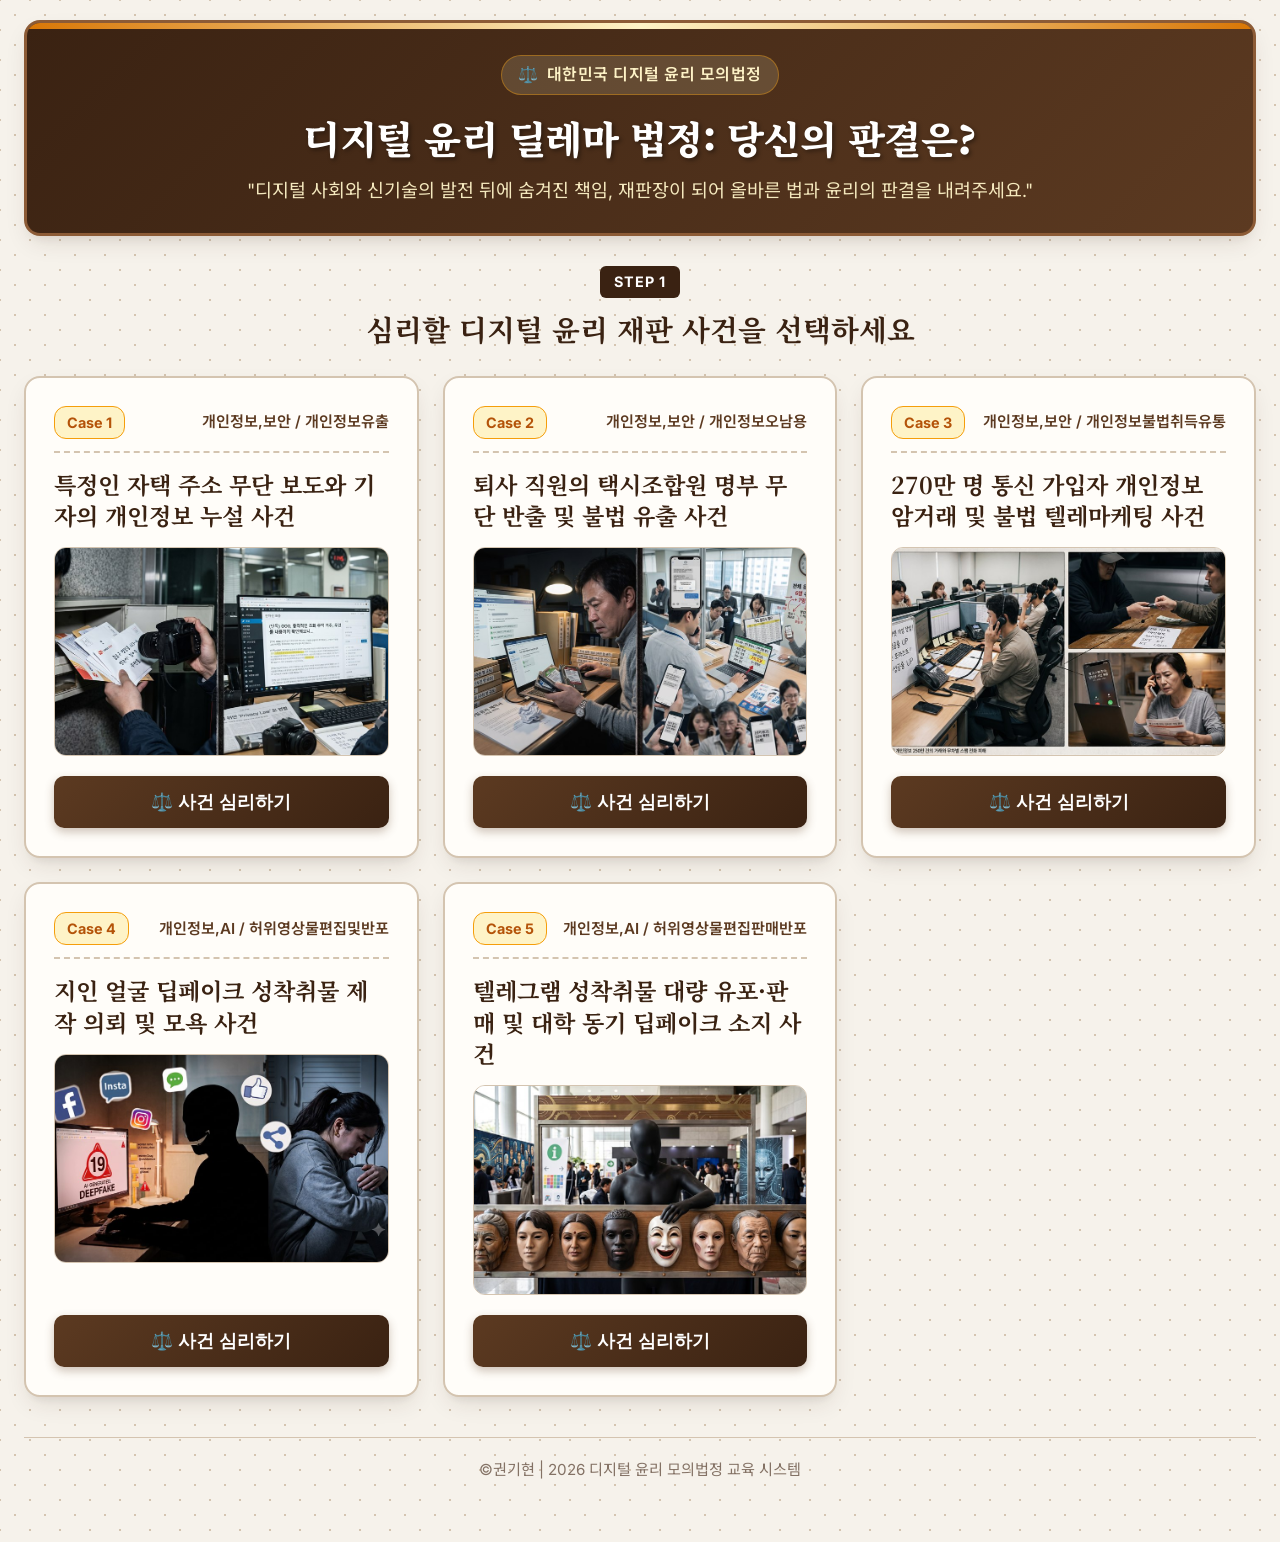
==== commit 566fa8db: "feat: digital_ethics.html에 완전 독립형 Base64 고화질 이미지 내장 완료" ====
--- a/digital_ethics.html
+++ b/digital_ethics.html
@@ -1231,6 +1231,8 @@
 // ⚖️ 디지털 윤리 딜레마 법정: 애플리케이션 로직 (app.js)
 
 document.addEventListener('DOMContentLoaded', () => {
+  const EMBEDDED_CASE_IMAGES = {"case4":"[data-uri]","case2":"[data-uri]","case5":"[data-uri]